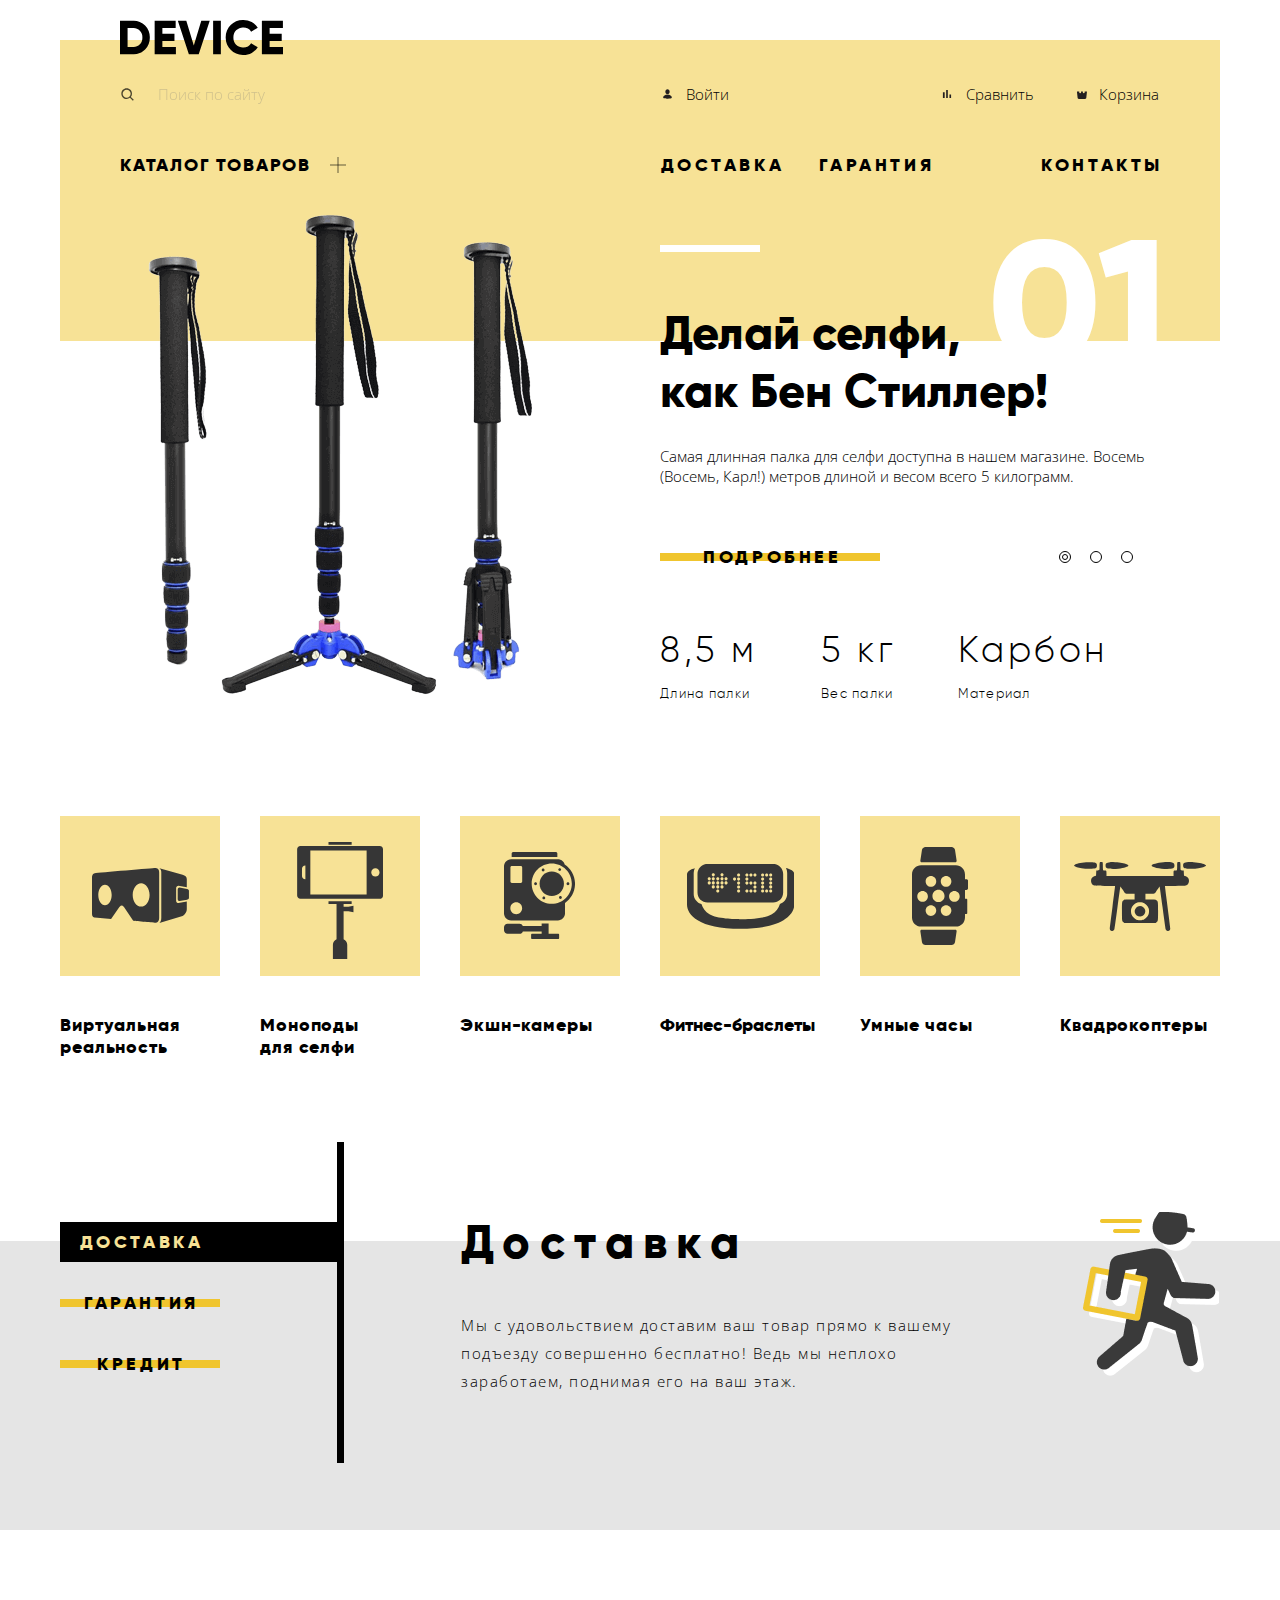
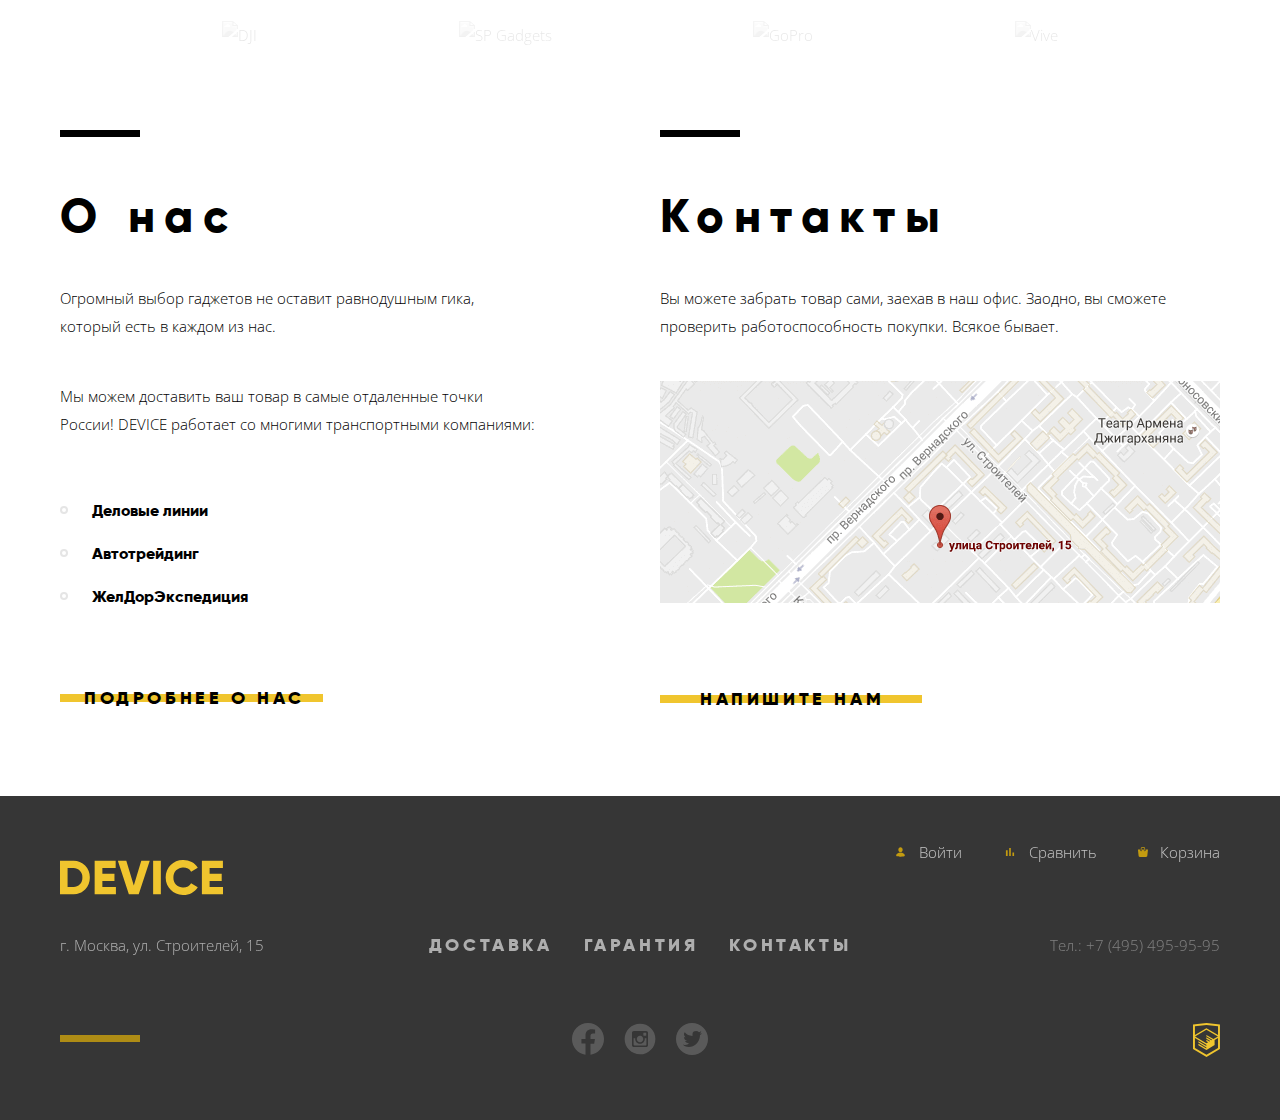
==== index.html @ a1edcf3d "Удаляет заглывные буквы в названиях файлов в блоке Наши партнеры" ====
<!DOCTYPE html>
<html lang="ru">
<head>
  <meta charset="utf-8">
  <title>HTML Academy: Девайс</title>
  <link href="https://fonts.googleapis.com/css2?family=Open+Sans:wght@300;400&display=swap" rel="stylesheet">
  <link rel="stylesheet" href="css/normalize.css">
  <link rel="stylesheet" href="css/style.min.css">
</head>
<body>
  <header>
    <div class="wrapper header-index-page">
      <a class="logo" href="index.html" title="Логотип интернет-магазина модных девайсов и умных гаджетов для гиков Девайс">
        <svg width="163" height="35" viewBox="0 0 163 35" fill="none" xmlns="http://www.w3.org/2000/svg">
          <path fill-rule="evenodd" clip-rule="evenodd" d="M-0.151001 0.701993V34.302H13.381C15.5624 34.3553 17.7309 33.954 19.7487 33.1235C21.7665 32.2929 23.5892 31.0514 25.101 29.478C26.6506 27.9007 27.8665 26.0273 28.6761 23.9697C29.4857 21.912 29.8724 19.7124 29.813 17.502C29.8724 15.2916 29.4857 13.092 28.6761 11.0343C27.8665 8.97669 26.6506 7.1033 25.101 5.52599C23.5891 3.9527 21.7663 2.7113 19.7486 1.88079C17.7308 1.05028 15.5623 0.648834 13.381 0.701993H-0.151001ZM7.582 26.91V8.09099H13.382C14.5845 8.04309 15.7838 8.24675 16.903 8.68895C18.0223 9.13115 19.0369 9.80215 19.882 10.659C20.7304 11.5766 21.3875 12.6541 21.8149 13.8285C22.2422 15.0029 22.4313 16.2507 22.371 17.499C22.4313 18.7473 22.2423 19.9951 21.8149 21.1695C21.3876 22.3439 20.7305 23.4214 19.882 24.339C19.0371 25.196 18.0225 25.8672 16.9032 26.3094C15.7839 26.7516 14.5845 26.9551 13.382 26.907H7.582V26.91ZM42.382 20.958H54.464V13.658H42.378V8.09099H55.669V0.701993H34.645V34.302H55.91V26.91H42.378V20.958H42.382ZM78.725 34.302L89.744 0.701993H81.286L73.795 25.422L66.304 0.701993H57.847L68.866 34.302H78.725ZM93.125 34.302H100.858V0.701993H93.125V34.302ZM131.74 32.886C134.233 31.574 136.321 29.6076 137.781 27.198L131.111 23.358C130.381 24.659 129.279 25.7121 127.946 26.382C126.505 27.1262 124.903 27.504 123.282 27.482C121.962 27.5449 120.643 27.3343 119.408 26.8635C118.173 26.3927 117.048 25.6718 116.105 24.746C115.195 23.7791 114.489 22.6393 114.028 21.3942C113.568 20.1492 113.362 18.8242 113.423 17.498C113.362 16.1718 113.568 14.8468 114.028 13.6017C114.489 12.3567 115.195 11.2168 116.105 10.25C117.048 9.32422 118.173 8.60333 119.408 8.13252C120.643 7.6617 121.962 7.45113 123.282 7.51399C124.893 7.49098 126.486 7.86172 127.921 8.59399C129.263 9.2718 130.373 10.3326 131.111 11.642L137.781 7.80199C136.294 5.39746 134.191 3.43378 131.691 2.11399C129.109 0.720899 126.216 0.00268346 123.282 0.0259933C113.503 -0.246007 105.485 7.71699 105.691 17.498C105.483 27.279 113.5 35.245 123.279 34.974C126.229 35.0012 129.138 34.283 131.737 32.886H131.74ZM149.621 20.958H161.703V13.658H149.618V8.09099H162.908V0.701993H141.885V34.302H163.15V26.91H149.618V20.958H149.621Z" fill="#000000" />
        </svg>
      </a>
      <form class="search-form" action="https://echo.htmlacademy.ru" method="post">
        <label for="search-form-input"><span class="visually-hidden">Введите поисковый запрос</span></label>
        <input type="text" autocomplete="off" class="search-form-input" id="search-form-input" name="search-form-input" value="" placeholder="Поиск по сайту" required>
        <button type="submit">Найти</button>
      </form>
      <ul class="user-menu">
        <li class="user-menu-item login">
          <a class="user-menu-link" href="blank.html" title="Войти в личный кабинет">
            <svg width="13" height="14" viewBox="0 0 13 14" fill="none" xmlns="http://www.w3.org/2000/svg" aria-label="Иконка личного кабинета">
              <path d="M6.49996 2.33333C7.69704 2.33333 8.66663 3.3775 8.66663 4.66666C8.66663 5.95583 7.69704 7 6.49996 7C5.30288 7 4.33329 5.95583 4.33329 4.66666C4.33329 3.3775 5.30288 2.33333 6.49996 2.33333ZM6.49996 11.6667C6.49996 11.6667 10.8333 11.6667 10.8333 10.5C10.8333 9.1 8.72079 7.58333 6.49996 7.58333C4.27913 7.58333 2.16663 9.1 2.16663 10.5C2.16663 11.6667 6.49996 11.6667 6.49996 11.6667Z" fill="#231F20" />
            </svg>
            Войти</a>
        </li>
        <li class="user-menu-item">
          <a class="user-menu-link" href="blank.html" title="Сравнить характеристики товаров">
            <svg width="14" height="14" viewBox="0 0 14 14" fill="none" xmlns="http://www.w3.org/2000/svg" aria-label="Иконка сравнения товаров">
              <path d="M2.91675 5.36667H4.66675V11.0833H2.91675V5.36667ZM6.18342 2.91667H7.81675V11.0833H6.18342V2.91667ZM9.45008 7.58334H11.0834V11.0833H9.45008V7.58334Z" fill="#231F20" />
            </svg>
            Сравнить</a>
        </li>
        <li class="user-menu-item">
          <a class="user-menu-link" href="blank.html" title="Перейти в корзину">
            <svg width="10" height="10" viewBox="0 0 10 10" fill="none" xmlns="http://www.w3.org/2000/svg" aria-label="Иконка корзины">
              <g clip-path="url(#clip0)">
                <path d="M9.86215 2.5217C9.79278 2.43991 9.69341 2.39316 9.58927 2.39316H7.65774V3.4188C7.65774 3.89008 7.25359 4.2735 6.75684 4.2735C6.26008 4.2735 5.85593 3.89008 5.85593 3.4188V2.39316H4.05413V3.4188C4.05413 3.89008 3.64999 4.2735 3.15323 4.2735C2.65648 4.2735 2.25233 3.89008 2.25233 3.4188V2.39316H0.32089C0.216656 2.39316 0.117286 2.43991 0.0479169 2.5217C-0.0215425 2.6035 -0.0544254 2.71256 -0.0425335 2.82145L0.605665 8.78461C0.617737 9.45692 1.14179 9.99999 1.78431 9.99999H8.12584C8.76828 9.99999 9.29233 9.45692 9.30449 8.78452L9.95269 2.82136C9.96449 2.71256 9.93161 2.6035 9.86215 2.5217Z" fill="#231F20" />
                <path d="M3.15333 3.76068C3.35207 3.76068 3.51369 3.60735 3.51369 3.4188V1.53846C3.51369 1.01051 4.07486 0.683761 4.59477 0.683761H5.49567C6.04288 0.683761 6.39657 1.01923 6.39657 1.53846V3.4188C6.39657 3.60735 6.55829 3.76068 6.75693 3.76068C6.95558 3.76068 7.11729 3.60735 7.11729 3.4188V1.53846C7.11729 0.647009 6.43531 0 5.49567 0H4.59477C3.60126 0 2.79297 0.690171 2.79297 1.53846V3.4188C2.79297 3.60735 2.95459 3.76068 3.15333 3.76068Z" />
              </g>
              <defs>
                <clipPath>
                  <path d="M0 0H10V10H0V0Z" fill="white" />
                </clipPath>
              </defs>
            </svg>
            Корзина</a></li>
      </ul>
      <nav class="navbar">
        <ul class="mainmenu-list">
          <li class="mainmenu-item">
            <a class="product-catalog" href="inner.html">Каталог товаров</a>
            <button class="submenu-toggle-button" aria-label="Раскрыть или закрыть вложенное меню каталога"></button>
            <ul class="submenu visually-hidden">
              <li><a href="blank.html">Виртуальная реальность</a></li>
              <li><a href="blank.html">Моноподы для селфи</a></li>
              <li><a href="blank.html">Экшн-камеры</a></li>
              <li><a href="blank.html">Фитнес-браслеты</a></li>
              <li><a href="blank.html">Умные часы</a></li>
              <li><a href="blank.html">Квадрокоптер</a></li>
            </ul>
          </li>
          <li class="mainmenu-item"><a href="blank.html">Доставка</a></li>
          <li class="mainmenu-item"><a href="blank.html">Гарантия</a></li>
          <li class="mainmenu-item"><a href="blank.html">Контакты</a></li>
        </ul>
      </nav>
    </div>
  </header>
  <main>
    <h1 class="visually-hidden">Интернет-магазин модных девайсов и умных гаджетов для гиков Девайс</h1>
    <section class="slider">
      <div class="wrapper">
        <h2 class="visually-hidden">Топ-3 по продажам</h2>
        <ul class="slider-list">
          <li class="slider-item">
            <div class="slider-text">
              <h3>Делай селфи, <br> как Бен Стиллер!</h3>
              <p>Самая длинная палка для селфи доступна в нашем магазине. Восемь (Восемь, Карл!) метров длиной и весом всего
                5 килограмм.</p>
              <div class="slider-props">
                <h4 class="visually-hidden">Характеристики</h4>
                <p><span>Длина палки </span><span>8,5 м</span></p>
                <p><span>Вес палки </span><span>5 кг</span></p>
                <p><span>Материал </span><span>Карбон</span></p>
              </div>
              <a href="blank.html" class="button">Подробнее</a>
            </div>
            <a class="slider-image" href="blank.html">
              <img class="selfie-stick" src="img/top/selfie_stick_slide.png" alt="Самая длинная палка для селфи" height="486" width="384">
            </a>
          </li>
          <li class="slider-item visually-hidden">
            <div class="slider-text">
              <h3>Худеем <br> правильно!</h3>
              <p>Мотивирующие фитнес-браслеты помогут найти в себе силы<br> не пропускать занятия и соблюдать диету.</p>
              <div class="slider-props">
                <h4 class="visually-hidden">Характеристики</h4>
                <p><span>Без подзарядки </span><span>48 часов</span></p>
              </div>
              <a href="blank.html" class="button">Подробнее</a>
            </div>
            <a class="slider-image" href="blank.html">
              <img class="fitness-tracker" src="img/top/fitness-tracker_slide.png" alt="Мотивирующий фитнес-браслет" height="483" width="345">
            </a>
          </li>
          <li class="slider-item visually-hidden">
            <div class="slider-text">
              <h3>Порхает как бабочка, жалит как пчела!</h3>
              <p>Этот обычный, на первый взгляд, квадрокоптер оснащен<br> мощным лазером, замаскированным под стандартную
                камеру.
              </p>
              <div class="slider-props">
                <h4 class="visually-hidden">Характеристики</h4>
                <p><span>Дальность полета </span><span>800 м</span></p>
                <p><span>Радиус поражения </span><span>50 м</span></p>
              </div>
              <a href="blank.html" class="button">Подробнее</a>
            </div>
            <a class="slider-image" href="blank.html">
              <img class="quadcopter" src="img/top/quadcopter_slide.png" alt="Квадрокоптер с мощным лазером" height="334" width="526">
            </a>
          </li>
        </ul>
        <div class="slider-controls" aria-label="Переключатели слайдов">
          <button class="slide-current" type="button" aria-label="Первый слайд"></button>
          <button type="button" aria-label="Второй слайд"></button>
          <button type="button" aria-label="Третий слайд"></button>
        </div>
      </div>
    </section>
    <section class="popular">
      <h2 class="visually-hidden">Популярные товары</h2>
      <div class="wrapper">
        <ul class="popular-list">
          <li class="popular-list-item">
            <a class="popular-link" href="blank.html">
              <h3 class="popular-title virtual-reality">
                Виртуальная реальность
              </h3>
            </a>
          </li>
          <li class="popular-list-item">
            <a class="popular-link" href="blank.html">
              <h3 class="popular-title monopods-for-selfies">
                Моноподы<br> для селфи
              </h3>
            </a>
          </li>
          <li class="popular-list-item">
            <a class="popular-link" href="blank.html">
              <h3 class="popular-title action-cameras">
                Экшн-камеры
              </h3>
            </a>
          </li>
          <li class="popular-list-item">
            <a class="popular-link" href="blank.html">
              <h3 class="popular-title fitness-bracelets">
                Фитнес-браслеты
              </h3>
            </a>
          </li>
          <li class="popular-list-item">
            <a class="popular-link" href="blank.html">
              <h3 class="popular-title smartwatch">
                Умные часы
              </h3>
            </a>
          </li>
          <li class="popular-list-item">
            <a class="popular-link" href="blank.html">
              <h3 class="popular-title quads">
                Квадрокоптеры
              </h3>
            </a>
          </li>
        </ul>
      </div>
    </section>
    <section class="services">
      <h2 class="visually-hidden">Наши услуги</h2>
      <div class="wrapper">
        <ul class="service-list">
          <li class="service-list-item">
            <button type="button" class="button button-current">Доставка</button>
          </li>
          <li class="service-list-item">
            <button type="button" class="button">Гарантия</button>
          </li>
          <li class="service-list-item">
            <button type="button" class="button">Кредит</button>
          </li>
        </ul>
        <ul class="service-description">
          <li class="delivery">
            <h3>Доставка</h3>
            <p>Мы с удовольствием доставим ваш товар прямо к вашему подъезду совершенно бесплатно! Ведь мы неплохо
              заработаем, поднимая его на ваш этаж.</p>
          </li>
          <li class="warranty visually-hidden">
            <h3>Гарантия</h3>
            <p>Если из-за возгорания купленного у нас товара у вас сгорит дом — не переживайте, мы выдадим вам новый.
              <br>
              Товар, не дом, конечно же.</p>
          </li>
          <li class="credit visually-hidden">
            <h3>Кредит</h3>
            <p>Залезть в долговую яму стало проще! Кредитные консультанты подберут для вас наиболее выгодные <br> условия
              кредита. Выгодные для нашего банка, разумеется.</p>
          </li>
        </ul>
      </div>
    </section>
    <section class="logotypes">
      <h2 class="visually-hidden">Наши партнеры</h2>
      <div class="wrapper">
        <ul class="logotypes-list">
          <li class="logotypes-item">
            <a class="logotypes-link" href="blank.html" title="DJI" target="_blank">
              <img src="img/logotypes/dji_color_bg.png" alt="DJI" height="100" width="260">
              <span class="visually-hidden">DJI</span>
            </a>
          </li>
          <li class="logotypes-item">
            <a class="logotypes-link" href="blank.html" title="SP Gadgets" target="_blank">
              <img src="img/logotypes/sp_gadgets_color_bg.png" alt="SP Gadgets" height="100" width="260">
              <span class="visually-hidden">SP Gadgets</span>
            </a>
          </li>
          <li class="logotypes-item">
            <a class="logotypes-link" href="blank.html" title="GoPro" target="_blank">
              <img src="img/logotypes/gopro_color_bg.png" alt="GoPro" height="100" width="260">
              <span class="visually-hidden">GoPro</span>
            </a>
          </li>
          <li class="logotypes-item">
            <a class="logotypes-link" href="blank.html" title="Vive" target="_blank">
              <img src="img/logotypes/vive_color_bg.png" alt="Vive" height="100" width="260">
              <span class="visually-hidden">Vive</span>
            </a>
          </li>
        </ul>
      </div>
    </section>
    <section class="info">
      <h2 class="visually-hidden">Контакты магазина</h2>
      <div class="wrapper">
        <div class="about-us">
          <h2>О нас</h2>
          <p>Огромный выбор гаджетов не оставит равнодушным гика, который есть в каждом из нас.</p>
          <p>Мы можем доставить ваш товар в самые отдаленные точки России! DEVICE работает со многими транспортными
            компаниями:</p>
          <ul>
            <li>Деловые линии</li>
            <li>Автотрейдинг</li>
            <li>ЖелДорЭкспедиция</li>
          </ul>
          <a href="blank.html" class="button">Подробнее о нас</a>
        </div>
        <div class="contact-us">
          <h2>Контакты</h2>
          <p>Вы можете забрать товар сами, заехав в наш офис. Заодно, вы сможете проверить работоспособность покупки. Всякое
            бывает.</p>
          <div class="map" aria-label="Карта проезда в интернет-магазин">
            <a href="blank.html">
              <img src="img/map/map.png" class="map-image-preview" alt="Адрес магазина Девайс - г. Москва, ул. Строителей, 15" height="222" width="560">
            </a>
          </div>
          <a href="blank.html" class="button">Напишите нам</a>
        </div>
      </div>
    </section>
    <div class="modal modal-contact-form visually-hidden">
      <h2 class="visually-hidden">Напишите нам</h2>
      <form action="https://echo.htmlacademy.ru" method="post">
        <fieldset>
          <legend class="visually-hidden">Контактная форма</legend>
          <p class="form-item">
            <label for="name">Ваше имя:</label>
            <input type="text" id="name" name="name" placeholder="Имя Фамилия">
          </p>
          <p class="form-item">
            <label for="email">Ваш e-mail:</label>
            <input type="email" id="email" name="email" placeholder="email@example.com">
          </p>
          <p class="form-item">
            <label for="message">Текст письма:</label>
            <textarea id="message" name="message" placeholder="В свободной форме"></textarea>
          </p>
        </fieldset>
        <button type="submit" class="button submit-button">Отправить</button>
      </form>
      <button class="modal-close" type="button" aria-label="Закрыть"></button>
    </div>
    <div class="modal modal-map visually-hidden">
      <iframe src="https://www.google.com/maps/embed?pb=!1m18!1m12!1m3!1d2249.112374947324!2d37.52742931548593!3d55.68703400453056!2m3!1f0!2f0!3f0!3m2!1i1024!2i768!4f13.1!3m3!1m2!1s0x46b54cf65f5c8955%3A0x694710ccd55501e!2z0YPQuy4g0KHRgtGA0L7QuNGC0LXQu9C10LksIDE1LCDQnNC-0YHQutCy0LAsIDExOTMxMQ!5e0!3m2!1sru!2sru!4v1591711966051!5m2!1sru!2sru" width="994" height="593" allowfullscreen title="Адрес магазина Девайс - г. Москва, ул. Строителей, 15"></iframe>
      <button class="modal-close" type="button" aria-label="Закрыть"></button>
    </div>
  </main>
  <footer>
    <div class="wrapper">
      <a class="footer-logo" href="index.html" title="Логотип интернет-магазина модных девайсов и умных гаджетов для гиков Девайс">
        <svg width="163" height="35" viewBox="0 0 163 35" fill="none" xmlns="http://www.w3.org/2000/svg">
          <path fill-rule="evenodd" clip-rule="evenodd" d="M-0.151001 0.701993V34.302H13.381C15.5624 34.3553 17.7309 33.954 19.7487 33.1235C21.7665 32.2929 23.5892 31.0514 25.101 29.478C26.6506 27.9007 27.8665 26.0273 28.6761 23.9697C29.4857 21.912 29.8724 19.7124 29.813 17.502C29.8724 15.2916 29.4857 13.092 28.6761 11.0343C27.8665 8.97669 26.6506 7.1033 25.101 5.52599C23.5891 3.9527 21.7663 2.7113 19.7486 1.88079C17.7308 1.05028 15.5623 0.648834 13.381 0.701993H-0.151001ZM7.582 26.91V8.09099H13.382C14.5845 8.04309 15.7838 8.24675 16.903 8.68895C18.0223 9.13115 19.0369 9.80215 19.882 10.659C20.7304 11.5766 21.3875 12.6541 21.8149 13.8285C22.2422 15.0029 22.4313 16.2507 22.371 17.499C22.4313 18.7473 22.2423 19.9951 21.8149 21.1695C21.3876 22.3439 20.7305 23.4214 19.882 24.339C19.0371 25.196 18.0225 25.8672 16.9032 26.3094C15.7839 26.7516 14.5845 26.9551 13.382 26.907H7.582V26.91ZM42.382 20.958H54.464V13.658H42.378V8.09099H55.669V0.701993H34.645V34.302H55.91V26.91H42.378V20.958H42.382ZM78.725 34.302L89.744 0.701993H81.286L73.795 25.422L66.304 0.701993H57.847L68.866 34.302H78.725ZM93.125 34.302H100.858V0.701993H93.125V34.302ZM131.74 32.886C134.233 31.574 136.321 29.6076 137.781 27.198L131.111 23.358C130.381 24.659 129.279 25.7121 127.946 26.382C126.505 27.1262 124.903 27.504 123.282 27.482C121.962 27.5449 120.643 27.3343 119.408 26.8635C118.173 26.3927 117.048 25.6718 116.105 24.746C115.195 23.7791 114.489 22.6393 114.028 21.3942C113.568 20.1492 113.362 18.8242 113.423 17.498C113.362 16.1718 113.568 14.8468 114.028 13.6017C114.489 12.3567 115.195 11.2168 116.105 10.25C117.048 9.32422 118.173 8.60333 119.408 8.13252C120.643 7.6617 121.962 7.45113 123.282 7.51399C124.893 7.49098 126.486 7.86172 127.921 8.59399C129.263 9.2718 130.373 10.3326 131.111 11.642L137.781 7.80199C136.294 5.39746 134.191 3.43378 131.691 2.11399C129.109 0.720899 126.216 0.00268346 123.282 0.0259933C113.503 -0.246007 105.485 7.71699 105.691 17.498C105.483 27.279 113.5 35.245 123.279 34.974C126.229 35.0012 129.138 34.283 131.737 32.886H131.74ZM149.621 20.958H161.703V13.658H149.618V8.09099H162.908V0.701993H141.885V34.302H163.15V26.91H149.618V20.958H149.621Z" />
        </svg>
      </a>
      <ul class="footer-user-menu">
        <li class="user-menu-item login">
          <a class="user-menu-link" href="blank.html" title="Войти в личный кабинет">
            <svg class="user-menu-item-icon" width="13" height="14" viewBox="0 0 13 14" fill="none" xmlns="http://www.w3.org/2000/svg" aria-label="Иконка личного кабинета">
              <path d="M6.49996 2.33333C7.69704 2.33333 8.66663 3.3775 8.66663 4.66666C8.66663 5.95583 7.69704 7 6.49996 7C5.30288 7 4.33329 5.95583 4.33329 4.66666C4.33329 3.3775 5.30288 2.33333 6.49996 2.33333ZM6.49996 11.6667C6.49996 11.6667 10.8333 11.6667 10.8333 10.5C10.8333 9.1 8.72079 7.58333 6.49996 7.58333C4.27913 7.58333 2.16663 9.1 2.16663 10.5C2.16663 11.6667 6.49996 11.6667 6.49996 11.6667Z" fill="#231F20" />
            </svg>
            Войти</a>
        </li>
        <li class="user-menu-item">
          <a class="user-menu-link" href="blank.html" title="Сравнить характеристики товаров">
            <svg class="user-menu-item-icon" width="14" height="14" viewBox="0 0 14 14" fill="none" xmlns="http://www.w3.org/2000/svg" aria-label="Иконка сравнения товаров">
              <path d="M2.91675 5.36667H4.66675V11.0833H2.91675V5.36667ZM6.18342 2.91667H7.81675V11.0833H6.18342V2.91667ZM9.45008 7.58334H11.0834V11.0833H9.45008V7.58334Z" fill="#231F20" />
            </svg>
            Сравнить</a>
        </li>
        <li class="user-menu-item">
          <a class="user-menu-link" href="blank.html" title="Перейти в корзину">
            <svg class="user-menu-item-icon" width="10" height="10" viewBox="0 0 10 10" fill="none" xmlns="http://www.w3.org/2000/svg" aria-label="Иконка корзины">
              <g clip-path="url(#clip0)">
                <path d="M9.86215 2.5217C9.79278 2.43991 9.69341 2.39316 9.58927 2.39316H7.65774V3.4188C7.65774 3.89008 7.25359 4.2735 6.75684 4.2735C6.26008 4.2735 5.85593 3.89008 5.85593 3.4188V2.39316H4.05413V3.4188C4.05413 3.89008 3.64999 4.2735 3.15323 4.2735C2.65648 4.2735 2.25233 3.89008 2.25233 3.4188V2.39316H0.32089C0.216656 2.39316 0.117286 2.43991 0.0479169 2.5217C-0.0215425 2.6035 -0.0544254 2.71256 -0.0425335 2.82145L0.605665 8.78461C0.617737 9.45692 1.14179 9.99999 1.78431 9.99999H8.12584C8.76828 9.99999 9.29233 9.45692 9.30449 8.78452L9.95269 2.82136C9.96449 2.71256 9.93161 2.6035 9.86215 2.5217Z" fill="#231F20" />
                <path d="M3.15333 3.76068C3.35207 3.76068 3.51369 3.60735 3.51369 3.4188V1.53846C3.51369 1.01051 4.07486 0.683761 4.59477 0.683761H5.49567C6.04288 0.683761 6.39657 1.01923 6.39657 1.53846V3.4188C6.39657 3.60735 6.55829 3.76068 6.75693 3.76068C6.95558 3.76068 7.11729 3.60735 7.11729 3.4188V1.53846C7.11729 0.647009 6.43531 0 5.49567 0H4.59477C3.60126 0 2.79297 0.690171 2.79297 1.53846V3.4188C2.79297 3.60735 2.95459 3.76068 3.15333 3.76068Z" />
              </g>
              <defs>
                <clipPath>
                  <path d="M0 0H10V10H0V0Z" fill="white" />
                </clipPath>
              </defs>
            </svg>
            Корзина</a></li>
      </ul>
      <p class="address" aria-label="Приезжайте к нам по адресу">г. Москва, ул. Строителей, 15</p>
      <ul class="footer-navbar" aria-label="Навигация по сайту">
        <li><a href="blank.html">Доставка</a></li>
        <li><a href="blank.html">Гарантия</a></li>
        <li><a href="blank.html">Контакты</a></li>
      </ul>
      <p class="phone-number" aria-label="Позвоните нам по номеру">
        <a href="tel:+74954959595">Тел.: +7 (495) 495-95-95</a>
      </p>
      <section class="social-icons">
        <h2 class="visually-hidden">Давайте дружить!</h2>
        <ul class="social-icons-list">
          <li>
            <a href="blank.html" title="Присоединяйтесь к дружному комьюнити интернет-магазина модных девайсов и умных гаджетов для гиков Девайс в Facebook" target="_blank">
              <svg class="social-icon" width="32" height="32" viewBox="0 0 32 32" fill="none" xmlns="http://www.w3.org/2000/svg">
                <path d="M31.9973 16C31.9973 7.16267 24.8347 0 15.9987 0C7.16267 0 0 7.16267 0 16C0 23.984 5.85067 30.6027 13.4987 31.8027V20.624H9.43733V15.9987H13.4987V12.4747C13.4987 8.464 15.888 6.24933 19.5413 6.24933C21.292 6.24933 23.1227 6.56133 23.1227 6.56133V10.4987H21.1067C19.12 10.4987 18.5 11.732 18.5 12.9973V16H22.9373L22.228 20.6253H18.5V31.804C26.148 30.604 31.9987 23.9853 31.9987 16H31.9973Z" fill="black" fill-opacity="0.6" />
              </svg>
            </a>
          </li>
          <li>
            <a href="blank.html" title="Смотрите крутые фотки товаров интернет-магазин модных девайсов и умных гаджетов для гиков Девайс в Instagram" target="_blank">
              <svg class="social-icon" width="32" height="32" viewBox="0 0 32 32" fill="none" xmlns="http://www.w3.org/2000/svg">
                <path d="M20.7999 16.0001C20.7999 17.2732 20.2942 18.4941 19.3941 19.3943C18.4939 20.2944 17.273 20.8001 15.9999 20.8001C14.7269 20.8001 13.506 20.2944 12.6058 19.3943C11.7057 18.4941 11.1999 17.2732 11.1999 16.0001C11.1999 15.7265 11.2287 15.4593 11.2783 15.2001H9.59995V21.5953C9.59995 22.0401 9.95995 22.4001 10.4047 22.4001H21.5967C21.8099 22.3997 22.0142 22.3147 22.1648 22.1639C22.3154 22.013 22.3999 21.8085 22.3999 21.5953V15.2001H20.7215C20.7711 15.4593 20.7999 15.7265 20.7999 16.0001ZM15.9999 19.2001C16.4203 19.2 16.8365 19.1171 17.2248 18.9562C17.6131 18.7952 17.9659 18.5594 18.263 18.2621C18.5602 17.9648 18.7958 17.6119 18.9566 17.2235C19.1174 16.8351 19.2001 16.4189 19.1999 15.9985C19.1998 15.5782 19.1169 15.162 18.956 14.7737C18.795 14.3854 18.5592 14.0326 18.2619 13.7355C17.9646 13.4383 17.6117 13.2026 17.2233 13.0419C16.8349 12.8811 16.4187 12.7984 15.9983 12.7985C15.1494 12.7987 14.3354 13.1362 13.7353 13.7366C13.1352 14.337 12.7981 15.1512 12.7983 16.0001C12.7986 16.849 13.136 17.6631 13.7364 18.2632C14.3368 18.8633 15.151 19.2003 15.9999 19.2001ZM19.8399 12.6401H21.7583C21.8858 12.6401 22.0081 12.5896 22.0983 12.4996C22.1886 12.4097 22.2395 12.2876 22.2399 12.1601V10.2417C22.2399 10.114 22.1892 9.99151 22.0989 9.90119C22.0086 9.81088 21.8861 9.76014 21.7583 9.76014H19.8399C19.7122 9.76014 19.5897 9.81088 19.4994 9.90119C19.4091 9.99151 19.3583 10.114 19.3583 10.2417V12.1601C19.3599 12.4241 19.5759 12.6401 19.8399 12.6401ZM15.9999 0.640137C11.9262 0.640137 8.01934 2.25842 5.13879 5.13898C2.25823 8.01954 0.639946 11.9264 0.639946 16.0001C0.639946 20.0739 2.25823 23.9807 5.13879 26.8613C8.01934 29.7419 11.9262 31.3601 15.9999 31.3601C18.0171 31.3601 20.0144 30.9628 21.878 30.1909C23.7415 29.419 25.4348 28.2876 26.8611 26.8613C28.2874 25.435 29.4188 23.7417 30.1907 21.8782C30.9626 20.0146 31.3599 18.0172 31.3599 16.0001C31.3599 13.983 30.9626 11.9857 30.1907 10.1221C29.4188 8.25856 28.2874 6.56528 26.8611 5.13898C25.4348 3.71267 23.7415 2.58126 21.878 1.80935C20.0144 1.03743 18.0171 0.640137 15.9999 0.640137ZM23.9999 22.2225C23.9999 23.2001 23.1999 24.0001 22.2223 24.0001H9.77755C8.79995 24.0001 7.99995 23.2001 7.99995 22.2225V9.77774C7.99995 8.80014 8.79995 8.00014 9.77755 8.00014H22.2223C23.1999 8.00014 23.9999 8.80014 23.9999 9.77774V22.2225Z" fill="black" fill-opacity="0.6" />
              </svg>
            </a>
          </li>
          <li>
            <a href="blank.html" title="Следите за новостями интернет-магазина модных девайсов и умных гаджетов для гиков Девайс в Twitter" target="_blank">
              <svg class="social-icon" width="32" height="32" viewBox="0 0 32 32" fill="none" xmlns="http://www.w3.org/2000/svg">
                <path d="M16 32C13.8333 32 11.7604 31.5781 9.78125 30.7344C7.80208 29.8906 6.09896 28.7552 4.67188 27.3281C3.24479 25.901 2.10938 24.1979 1.26562 22.2188C0.421875 20.2396 0 18.1667 0 16C0 13.8333 0.421875 11.7604 1.26562 9.78125C2.10938 7.80208 3.24479 6.09896 4.67188 4.67188C6.09896 3.24479 7.80208 2.10938 9.78125 1.26562C11.7604 0.421875 13.8333 0 16 0C18.1667 0 20.2396 0.421875 22.2188 1.26562C24.1979 2.10938 25.901 3.24479 27.3281 4.67188C28.7552 6.09896 29.8906 7.80208 30.7344 9.78125C31.5781 11.7604 32 13.8333 32 16C32 18.1667 31.5781 20.2396 30.7344 22.2188C29.8906 24.1979 28.7552 25.901 27.3281 27.3281C25.901 28.7552 24.1979 29.8906 22.2188 30.7344C20.2396 31.5781 18.1667 32 16 32ZM25.4062 8C25.2812 8.0625 25.0938 8.17708 24.8438 8.34375L24.2344 8.75L23.6562 9.0625L23 9.28125C22.2292 8.42708 21.2812 8 20.1562 8C17.7188 8 16.5 9.02083 16.5 11.0625V12.9062C13.1458 12.7396 10.5729 11.5104 8.78125 9.21875C8.26042 9.76042 8 10.3542 8 11C8 12.375 8.51042 13.4167 9.53125 14.125C9.40625 14.125 9.22917 14.1354 9 14.1562C8.77083 14.1771 8.58854 14.1771 8.45312 14.1562C8.31771 14.1354 8.16667 14.0833 8 14C8 14.9583 8.25521 15.7552 8.76562 16.3906C9.27604 17.026 9.97917 17.4375 10.875 17.625C10.6667 17.875 10.375 18 10 18C9.66667 18 9.375 17.9062 9.125 17.7188C9.125 18.5312 9.51562 19.1615 10.2969 19.6094C11.0781 20.0573 11.9583 20.2917 12.9375 20.3125C12.5625 20.875 12.0156 21.2969 11.2969 21.5781C10.5781 21.8594 9.8125 22 9 22C8.70833 22 8.30729 21.9271 7.79688 21.7812C7.28646 21.6354 7.02083 21.5625 7 21.5625C7.33333 22.2292 8.01562 22.8021 9.04688 23.2812C10.0781 23.7604 11.3854 24 12.9688 24C14.3646 24 15.6667 23.7552 16.875 23.2656C18.0833 22.776 19.1146 22.125 19.9688 21.3125C20.8229 20.5 21.5573 19.5729 22.1719 18.5312C22.7865 17.4896 23.2448 16.4115 23.5469 15.2969C23.849 14.1823 24 13.0833 24 12C24 11.9583 24.125 11.8698 24.375 11.7344C24.625 11.599 24.9167 11.4167 25.25 11.1875C25.5833 10.9583 25.8333 10.7188 26 10.4688C24.875 10.4688 24.125 10.4896 23.75 10.5312C24.4792 10.0938 25.0312 9.25 25.4062 8Z" fill="black" fill-opacity="0.6" />
              </svg>
            </a>
          </li>
        </ul>
      </section>
      <a class="htmlacademy-logo-link" href="https://htmlacademy.ru/intensive/htmlcss" title="Логотип HTML Academy" target="_blank">
        <svg class="htmlacademy-logo-image" width="27" height="34" viewBox="0 0 27 34" fill="none" xmlns="http://www.w3.org/2000/svg">
          <path d="M13.62 0.0169551L13.472 0L0 1.40827V26.0042L13.473 34L26.903 26.0311L26.945 26.0062V1.40827L13.62 0.0169551ZM25.019 12.095L13.495 5.31992L13.494 5.21619L13.407 5.26606L13.319 5.21021V5.31892L1.925 12.086V3.13869L13.473 1.92989L25.02 3.13869V12.095H25.019ZM13.405 6.76908L24.923 13.4644L20.444 16.0974L13.351 11.8875L13.337 13.2988L19.241 16.8025L18.381 17.3082L13.351 14.3241L13.337 15.7353L17.164 18.0043L16.382 18.526L13.351 16.7437L13.337 18.1529L15.19 19.2411L13.39 20.3192L2.034 13.586L13.405 6.76908ZM1.925 15.0871L13.336 21.8601L13.352 22.9014L5.41 18.1859L5.395 19.5981L13.374 24.3805L13.392 25.4536L5.419 20.7261L5.406 22.1364L13.427 26.9457L13.473 26.9706L21.616 22.1115L21.605 16.9481L25.02 14.9175V24.9121L13.472 31.7659L1.925 24.9131V15.0871Z" fill="#F0C52E" />
        </svg>
      </a>
    </div>
  </footer>
  <script src="js/script.min.js"></script>
</body>
</html>
---- css/style.min.css ----
@charset "UTF-8";@-webkit-keyframes bounce{0%{transform:translateY(-2000px)}70%{transform:translateY(30px)}90%{transform:translateY(-10px)}to{transform:translateY(0)}}@keyframes bounce{0%{transform:translateY(-2000px)}70%{transform:translateY(30px)}90%{transform:translateY(-10px)}to{transform:translateY(0)}}@-webkit-keyframes shake{0%,to{transform:translateX(0)}10%,30%,50%,70%,90%{transform:translateX(-10px)}20%,40%,60%,80%{transform:translateX(10px)}}@keyframes shake{0%,to{transform:translateX(0)}10%,30%,50%,70%,90%{transform:translateX(-10px)}20%,40%,60%,80%{transform:translateX(10px)}}:root{--basic-black: #000000;--basic-dark: #363636;--basic-white: #FFFFFF;--basic-grey: #464646;--basic-grey-light: #E5E5E5;--basic-half-grey-light: #EBEBEB;--special-yellow: #F7E296;--special-green: #91C92F;--special-grey: #D9D9D9;--special-grey-light: #A6A6A6;--special-yellow-light: #F7E296;--special-yellow-dark: #F0C52E;--status-pink: #F6DADA;--footer-yellow: #FFC600;--input-grey: #F2F2F2;--input-grey-hover: #EAEAEA}@font-face{font-family:'Gilroy Extra Bold';src:url(../fonts/gilroyextrabold.woff2) format('woff2'),url(../fonts/gilroyextrabold.woff) format('woff');font-weight:800}@font-face{font-family:'Gilroy Light';src:url(../fonts/gilroylight.woff2) format('woff2'),url(../fonts/gilroylight.woff) format('woff');font-weight:300}*,::after,::before{box-sizing:border-box}body{display:grid;grid-template-rows:-webkit-min-content 1fr 324px;grid-template-rows:min-content 1fr 324px;margin:0;padding-top:40px;min-width:1160px;font-family:'Open Sans','Arial',sans-serif;font-weight:300;font-size:15px;line-height:28px;color:var(--basic-black);background-color:var(--basic-white)}img{max-width:100%;height:auto}a{text-decoration:none}.visually-hidden:not(:focus):not(:active),input[type=checkbox].visually-hidden,input[type=radio].visually-hidden{position:absolute;width:1px;height:1px;margin:-1px;padding:0;border:0;white-space:nowrap;clip:rect(0,0,0,0);-webkit-clip-path:inset(100%);clip-path:inset(100%);overflow:hidden}.wrapper{width:1160px;margin:0 auto}.button,.button:visited,.wrapper h1{font-family:'Gilroy Extra Bold','Arial Black',sans-serif;font-weight:800;font-size:47px;line-height:58px;color:var(--basic-black)}.button,.button:visited{margin:0;padding:9px 10px;border:0;display:inline-block;font-size:18px;line-height:22px;letter-spacing:.2em;text-transform:uppercase;text-align:center;vertical-align:middle;cursor:pointer;background-color:transparent;background-image:url(../img/misc/button-rectangle-bg.svg);background-position:center center;background-repeat:repeat-x;transition:background 500ms}.button:hover{background-image:none;background-color:var(--special-yellow-dark);transition:background 500ms}.button:focus{opacity:unset;transition:all 1s}.button:active{opacity:.3}header .wrapper{position:relative;padding-top:28px;padding-right:57px;padding-left:60px;border-bottom:23px solid var(--special-yellow);display:flex;flex-direction:row;flex-wrap:wrap;align-items:flex-start;background-color:var(--special-yellow)}.logo,.logo:visited{position:absolute;top:-20px;left:60px;display:block}.logo:hover,.search-form input:hover{opacity:.6}.logo:active,.logo:focus{opacity:.3}.logo svg{width:163px;height:35px}.search-form,.search-form input{font-family:'Open Sans','Arial',sans-serif;font-weight:300;font-size:15px;line-height:20px}.search-form{position:relative;width:440px;margin-right:auto;margin-bottom:32px;display:flex;flex-direction:row;justify-content:space-between;align-items:center;color:var(--basic-black)}.search-form label::after{content:'';position:absolute;top:19px;width:16px;height:16px;background-color:var(--special-yellow);background-image:url(../img/misc/icon_search.svg);background-position:center center;background-repeat:no-repeat}.search-form input{width:100%;margin:0;padding:16px 21px 16px 38px;border:0;border-bottom:2px solid var(--special-yellow);display:block;text-align:left;opacity:.3;background-color:var(--special-yellow)}.search-form input:focus,.search-form input:valid{outline:0;border-bottom:2px solid var(--basic-black);opacity:unset}.search-form button{width:84px;padding:15px 17px;border-radius:unset;font-family:'Open Sans','Arial',sans-serif;font-weight:300;font-size:15px;line-height:20px;text-transform:uppercase;border:0;color:var(--special-yellow);background-color:var(--special-yellow)}.search-form button:focus{outline:0;border:2px solid var(--special-yellow)}.search-form input:focus+button,.search-form input:valid+button:active{border:2px solid var(--basic-black);color:var(--basic-black);cursor:pointer}.search-form input:focus+button:hover,.search-form input:valid+button:hover{border:2px solid var(--basic-black);color:var(--basic-white);background-color:var(--basic-black);cursor:pointer}.search-form input:invalid+button:active,.search-form input:valid+button:active{border:2px solid var(--basic-black);color:rgba(255,255,255,.3);background-color:var(--basic-black);cursor:pointer}.user-menu{width:50%;margin:12px 0 0;padding:0;display:flex;flex-direction:row;flex-wrap:wrap;justify-content:space-between;align-items:center;list-style-type:none}.header-index-page .user-menu{margin-top:16px;padding-right:4px}.login{margin-right:auto}.user-menu-item{margin-left:19px}.user-menu-item:last-child{margin-left:43px}.user-menu-link{display:flex;flex-direction:row;align-items:baseline;font-family:'Open Sans','Arial',sans-serif;font-weight:300;font-size:15px;line-height:20px}.user-menu-link,.user-menu-link:visited{color:var(--basic-black)}.user-menu-link:focus,.user-menu-link:hover{opacity:.6}.user-menu-link:active{opacity:.3}.user-menu-link svg{margin:auto 12px auto auto}.logout{margin-right:auto;padding-left:2px;flex-grow:1}.logout:focus,.logout:hover{opacity:unset}.logout:active{opacity:.3}.logout-button{margin:0;padding:0;background:0 0;border:0;font-family:'Open Sans','Arial',sans-serif;font-weight:300;font-size:15px;line-height:20px;color:var(--basic-black);opacity:.3;cursor:pointer}.logout-button:focus,.logout-button:hover{opacity:.6}.logout-button:active{opacity:.3}.navbar{width:100%}.mainmenu-list{position:relative;display:flex;flex-direction:row;flex-wrap:wrap;align-items:baseline;margin:0;padding:0;list-style-type:none}.mainmenu-item{margin-right:16px;margin-left:19px}.mainmenu-item:first-child{min-width:50%;margin-left:0;margin-right:0}.mainmenu-item:last-child{margin-left:auto;margin-right:0}.mainmenu-item>a,.mainmenu-item>a:visited{margin:0 0 27px;padding:0;display:block;font-family:'Gilroy Extra Bold','Arial Black',sans-serif;font-weight:800;font-size:18px;line-height:22px;letter-spacing:.2em;text-transform:uppercase;color:var(--basic-black)}.mainmenu-item:first-child>a{letter-spacing:.1em}.mainmenu a:focus,.mainmenu a:hover{opacity:.6}.mainmenu a:active{opacity:.3}.product-catalog{position:relative;margin-right:13px}.product-catalog::after,.product-catalog::before{position:absolute;left:210px;top:10px;bottom:0;content:'';display:block;width:16px;height:2px;background-color:rgba(0,0,0,.3)}.product-catalog::after{transform:rotate(90deg)}.submenu-toggle-button{position:absolute;left:206px;top:0;width:24px;height:24px;margin:0;padding:0;border:0;background-color:transparent;cursor:pointer}.submenu{right:-57px;z-index:5;width:1160px;margin:0;padding:3px 0 43px 60px;display:grid;grid-template-columns:repeat(3,-webkit-max-content);grid-template-columns:repeat(3,max-content);grid-template-rows:repeat(3,-webkit-min-content);grid-template-rows:repeat(3,min-content);grid-auto-flow:column;grid-gap:16px 63px;list-style-type:none;background-color:var(--special-yellow)}.submenu,.submenu .index-page{position:absolute}.submenu li:last-child{grid-column-start:3}.submenu a,.submenu a:visited{margin:0;padding:0;display:block;font-family:'Open Sans','Arial',sans-serif;font-weight:300;font-size:15px;line-height:20px;letter-spacing:normal;text-transform:none;color:var(--basic-black)}.submenu a:focus,.submenu a:hover{opacity:.6}.popular-link:active .popular-title,.submenu a:active{opacity:.3}.slider .wrapper,main{position:relative}.index-page{grid-template-columns:1fr 1fr;grid-template-rows:-webkit-max-content;grid-template-rows:max-content}.index-page h2{font-size:47px;line-height:58px;letter-spacing:.2em;color:var(--basic-black)}.slider{margin-bottom:67px;grid-column:span 2}.slider-list{position:relative;margin:0;padding:0;border-top:115px solid var(--special-yellow);list-style-type:none}ul.slider-list{counter-reset:slide-number}.slider-item,a.slider-image{display:flex;flex-direction:row}.slider-item{position:relative;top:-37px}.index-page h2,.slider-item::before,.slider-text h3{font-family:'Gilroy Extra Bold','Arial Black',sans-serif;font-weight:800}.slider-item::before{position:absolute;right:51px;top:-110px;z-index:1;display:inline-block;font-size:179px;line-height:219px;text-transform:uppercase;color:var(--basic-white);counter-increment:slide-number;content:"0" counter(slide-number)}.slider-text{width:50%;padding-left:20px;display:flex;flex-direction:column;align-items:flex-start;order:1}a.slider-image{width:50%;justify-content:center}.selfie-stick{position:absolute;top:-93px;left:88px}.fitness-tracker,.quadcopter{position:absolute;top:-67px;left:116px}.quadcopter{left:30px;top:-11px}.slider-text h3{position:relative;z-index:2;padding:0;margin:0 0 26px;font-size:47px;line-height:58px;color:var(--basic-black)}.slider-text h3::before{position:absolute;top:-59px;content:'';width:100px;height:7px;display:block;background-color:var(--basic-white)}.slider-text>p{padding:0 75px 0 0;margin-top:0;margin-left:0;margin-bottom:51px;font-family:'Open Sans','Arial',sans-serif;font-weight:300;font-size:15px;line-height:20px;color:var(--basic-black)}.slider-props{width:448px;display:flex;flex-direction:row;justify-content:space-between;order:1}.slider-props p{padding:0;margin:0;display:flex;flex-direction:column}.slider-props p span:first-child{order:2;font-family:'Gilroy Light','Arial',sans-serif;font-weight:300;font-size:13px;line-height:15px;letter-spacing:.1em;color:var(--basic-black)}.slider-props p span:last-child{margin-bottom:15px;flex-shrink:0;font-family:'Gilroy Light','Arial',sans-serif;font-weight:300;font-size:36px;line-height:42px;letter-spacing:.1em;color:var(--basic-black)}.slider-text a.button{width:220px;padding-left:15px;margin-bottom:52px}.slider-controls{position:absolute;right:87px;bottom:168px}.slider-controls button{padding:0;margin:0 0 0 15px;width:12px;height:12px;border:1px solid var(--basic-black);border-radius:50%;background-color:var(--basic-white)}.slide-current{background-image:url(../img/misc/slider-dot-bg.svg);background-position:center center;background-repeat:no-repeat}.popular{position:relative;margin-bottom:68px;grid-column:span 2}.popular ul{margin:0;padding:0;display:flex;flex-direction:row;flex-wrap:wrap;justify-content:flex-start;list-style-type:none}.modal-contact-form form,.popular-list{display:flex;flex-direction:row;flex-wrap:wrap;justify-content:space-between}.popular-list-item{width:160px;margin-right:40px;padding-top:11px}.popular-list-item:last-child{margin-right:0}.popular-title{margin:0;padding:0;font-family:'Gilroy Extra Bold','Arial Black',sans-serif;font-weight:800;font-size:18px;line-height:22px;letter-spacing:.05em;color:var(--basic-black)}.popular-title::before{content:'';width:160px;height:160px;display:block;margin-bottom:38px;background-color:var(--special-yellow-light);background-position:center center;background-repeat:no-repeat}.virtual-reality::before{background-image:url(../img/popular/virtual-reality.svg);background-position:center 52px}.monopods-for-selfies::before{background-image:url(../img/popular/monopods-for-selfies.svg);background-position:center 26px}.action-cameras::before{background-image:url(../img/popular/action-cameras.svg);background-position:44px 36px}.fitness-bracelets::before{background-image:url(../img/popular/fitness-bracelets.svg)}.smartwatch::before{background-image:url(../img/popular/smartwatch.svg)}.quads::before{background-image:url(../img/popular/quadcopters.svg)}.popular-title:hover::before{background-color:var(--special-yellow-dark)}.fitness-bracelets{letter-spacing:0}.services{margin-bottom:91px;border-top:115px solid var(--basic-white);grid-column:span 2;background-color:var(--basic-grey-light)}.services .wrapper{position:relative;display:flex;flex-direction:row}.service-list{position:relative;top:-19px;margin:0;padding:0;list-style-type:none}.service-list::after{position:absolute;top:-80px;left:100%;content:'';width:7px;height:111%;display:block;background-color:var(--basic-black)}.service-list li{width:277px;margin-bottom:21px}.service-list .button{min-width:160px;padding-left:13px}.button-current{width:277px;padding-right:127px;color:var(--special-yellow);border-radius:0;background-color:var(--basic-black);background-image:none}.button-current:hover,.service-description h3,.service-description p{color:var(--basic-black)}.service-description{position:relative;margin:0;padding:0 0 135px 124px;list-style-type:none}.service-description li{position:relative}.service-description h3{position:relative;top:-28px;margin:0 0 12px;padding:0;display:block;font-family:'Gilroy Extra Bold','Arial Black',sans-serif;font-weight:800;font-size:47px;line-height:58px;letter-spacing:.2em}.service-description p{margin:0;padding:0;font-family:'Open Sans','Arial',sans-serif;font-weight:300;font-size:15px;line-height:28px;letter-spacing:.1em}.delivery{padding-right:217px}.credit::after,.delivery::after,.warranty::after{position:absolute;top:-29px;right:1px;content:'';width:136px;height:164px;display:block;background-color:transparent;background-image:url(../img/services-bg/delivery.png);background-position:0 0;background-repeat:no-repeat}.credit,.warranty{padding-right:189px}.credit::after,.warranty::after{top:-47px;right:-17px;width:171px;height:195px;background-image:url(../img/services-bg/warranty.png)}.credit::after{top:-52px;right:8px;width:156px;height:188px;background-image:url(../img/services-bg/credit.png)}.vertical-rectangle{position:absolute;bottom:68px;left:277px;width:7px;height:320px;background-color:var(--basic-black)}.logotypes{grid-column:span 2;margin-bottom:78px}.logotypes-list{margin:0;padding:0;display:flex;flex-direction:row;flex-wrap:wrap;justify-content:space-evenly;list-style-type:none}.logotypes-item{margin-right:40px}.footer-navbar li:last-child,.logotypes-item:last-child,.page-numbers li:last-child{margin-right:0}.logotypes-link img,.logotypes-link:visited img{opacity:.1;-webkit-filter:grayscale(100%);filter:grayscale(100%)}.logotypes-link:focus img,.logotypes-link:hover img{opacity:unset;-webkit-filter:unset;filter:unset}.info{grid-column:span 2}.info .wrapper{padding-top:39px;display:flex;flex-direction:row}.info h2,.info ul{font-family:'Gilroy Extra Bold','Arial Black',sans-serif;font-weight:800;color:var(--basic-black)}.info h2{position:relative;margin:0 0 39px;padding:0;display:block;font-size:47px;line-height:58px;letter-spacing:.2em}.info h2::before{position:absolute;top:-57px;content:'';width:80px;height:7px;display:block;background-color:var(--basic-black)}.info ul{font-size:16px;line-height:28px;list-style-type:none}.info ul li::before{content:'';width:8px;height:8px;margin-right:24px;display:inline-block;border:2px solid var(--basic-grey-light);border-radius:50%;position:relative;top:-2px}.about-us,.contact-us{position:relative;width:50%;padding-top:21px;flex-shrink:0}.about-us{padding-right:105px;padding-bottom:78px}.about-us p{margin:0;padding:0 0 42px}.about-us ul{margin:17px 0 52px;padding:0}.about-us ul li{padding-bottom:15px}.about-us a.button{padding-left:24px;padding-right:18px}.contact-us{padding-left:20px}.contact-us p{margin-bottom:41px}.map{margin-bottom:68px}.form-item input:hover,.form-item textarea:hover,.map-image-preview{background-color:var(--input-grey-hover)}.contact-us a.button{padding-left:40px;padding-right:38px}.inner-page{position:relative}.wrapper-options{margin-bottom:50px;padding-left:60px;padding-top:44px}.wrapper-options h1{margin:0 0 30px;padding:0}.breadcrumbs,.breadcrumbs li{position:relative;display:flex;flex-direction:row}.breadcrumbs{grid-column:span 2;margin:0;padding:0;list-style-type:none}.breadcrumbs li{margin-right:30px;flex-wrap:wrap;align-content:baseline}.breadcrumbs li::after{position:relative;top:5px;left:13px;content:"";width:12px;height:12px;display:block;background-color:var(--basic-white);background-image:url(../img/misc/icon_arrow_nav.svg);background-position:center center;background-repeat:no-repeat}.breadcrumbs li:last-child::after{content:unset}.breadcrumbs a,.breadcrumbs a:visited{font-family:'Open Sans','Arial',sans-serif;font-weight:300;font-size:14px;line-height:19px;color:var(--basic-black);opacity:.3}.breadcrumbs a:focus,.breadcrumbs a:hover{opacity:.6}.breadcrumbs a:active{opacity:.1}.nowrap{display:grid;grid-template-columns:1fr 328px 832px 1fr}.left-column{position:relative;grid-column:1/3;display:grid;border-top:70px solid #dcdcdc;background-color:var(--basic-grey-light)}.right-column{position:relative;padding-left:72px;border-top:70px solid var(--basic-grey-light);grid-column:3/5;background-color:var(--basic-white)}.product-filter{position:relative;top:-45px;padding-right:68px;grid-column:2;justify-self:end}.product-filter h2,.product-filter legend{font-family:'Gilroy Extra Bold','Arial Black',sans-serif;font-weight:800;letter-spacing:.1em;color:var(--basic-black)}.product-filter h2{margin:0 121px 95px 0;padding:0;font-size:16px;line-height:20px;text-transform:uppercase;text-align:center}.product-filter fieldset{margin:0 0 19px;padding:0;border:0}.product-filter legend{width:200px;margin:0;padding:15px 0 32px;border-top:2px solid var(--basic-black);display:block;font-size:14px;line-height:17px}.product-filter ul{margin:0;padding:0;list-style-type:none}.product-filter ul li{font-family:'Open Sans','Arial',sans-serif;font-weight:300;font-size:14px;line-height:19px;color:var(--basic-black)}.product-filter input,.product-filter label{cursor:pointer}.product-filter button{width:200px;margin-top:3px;padding-left:5px}.range-filter{padding-top:7px;padding-bottom:10px}.range-controls{margin-bottom:5px;position:relative}.range-controls .scale{height:2px;background-color:var(--basic-black);opacity:.2}.range-controls .bar{width:60%;height:2px;background-color:var(--special-green)}.toggle{width:20px;height:20px;padding:0;border:8px solid var(--basic-white);border-radius:50%;position:absolute;top:-9px;left:0;box-shadow:0 2px 2px rgba(0,0,0,.18);background-color:#c4c4c4;cursor:pointer}.toggle.toggle-max{left:114px}.price-controls label{font-family:'Gilroy Light','Arial',sans-serif;font-weight:300;font-size:14px;line-height:16px;color:var(--basic-black)}.price-controls input{width:60px;padding:10px 0;margin-right:15px;border:0;font-family:inherit;font-size:inherit;background-color:var(--basic-grey-light)}.check{margin-bottom:20px;padding-left:42px;position:relative;display:block}.check-box{position:absolute;top:-2px;left:0;width:24px;height:24px;border:2px solid var(--basic-black);border-radius:2px}.check-input+.check-box:hover{opacity:.6}.check-input+.check-box:active{background-color:var(--basic-grey-light);background-image:url(../img/misc/check.svg);background-position:center center;background-repeat:no-repeat}.check-input:checked+.check-box{background-color:var(--basic-grey-light);background-image:url(../img/misc/check.svg);background-position:center center;background-repeat:no-repeat}.check-input:checked+.check-box:hover{opacity:.6}.check-input:checked+.check-box:active{background:0 0}.check-input:focus+.check-box{outline:2px solid var(--special-yellow)}.check-input:disabled+.check-box{opacity:.25}.check-input:disabled+.check-box+span,.radio-input:disabled+.radio-button+span{color:var(--special-grey-light)}.check-input:checked:disabled+.check-box{opacity:.25}.radio{margin-top:-5px;margin-bottom:17px;padding-left:40px;position:relative;display:block}.radio-button{position:absolute;top:2px;left:0;width:24px;height:24px;border:2px solid var(--basic-black);border-radius:50%}.radio-input+.check-box:hover{opacity:.6}.radio-input+.check-box:active{background-color:var(--basic-grey-light);background-image:url(../img/misc/check.svg);background-position:center center;background-repeat:no-repeat}.radio-input:checked+.radio-button{background-color:var(--basic-grey-light);background-image:url(../img/misc/radio-dot-bg.svg);background-position:center center;background-repeat:no-repeat}.radio-input:checked+.radio-button:hover{opacity:.6}.radio-input:checked+.radio-button:active{background:0 0}.radio-input:focus+.radio-button{outline:2px solid var(--special-yellow)}.radio-input:disabled+.radio-button{opacity:.25}.radio-input:checked:disabled+.radio-button{opacity:.25}.sorting{width:760px;position:relative;top:-58px;display:flex;flex-direction:row;flex-wrap:wrap;align-items:baseline}.sorting h2,.sorting span{font-family:'Gilroy Extra Bold','Arial Black',sans-serif;font-weight:800;font-size:16px;line-height:20px;letter-spacing:.1em;text-transform:uppercase;color:var(--basic-black)}.sorting span:first-child{margin-right:263px}.sorting ul{margin:0 0 0 73px;padding:0;display:flex;flex-direction:row;list-style-type:none}.sorting-types li{margin-right:30px}.sorting-types a,.sorting-types a:visited{font-family:'Open Sans','Arial',sans-serif;font-weight:400;font-size:14px;line-height:19px;color:var(--basic-black);opacity:.3}.sorting-types a:focus,.sorting-types a:hover{opacity:.6}.sorting-types a.active,.sorting-types a:active{opacity:unset}ul.sorting-ascdesc{padding-right:4px;margin-left:auto}.sorting-ascdesc li{margin:0 0 0 23px;padding:0}.sorting-ascdesc a,.sorting-ascdesc a:visited{opacity:.2}.sorting-ascdesc a:focus,.sorting-ascdesc a:hover{opacity:.4}.sorting-ascdesc a.active,.sorting-ascdesc a:active{opacity:unset}.goods{width:760px;margin:0;padding-top:2px;padding-bottom:78px;grid-column:span 2}.goods-item,.goods-list{display:flex;flex-direction:row;flex-wrap:wrap}.goods-list{margin:0;padding:0;justify-content:space-between;list-style-type:none}.goods-item{position:relative;margin:21px 0 27px;align-content:baseline;align-items:baseline;width:360px;cursor:pointer}.goods-item h2,.new-item{font-family:'Gilroy Extra Bold','Arial Black',sans-serif;font-weight:800}.goods-item h2{flex:1;font-size:18px;line-height:22px}.goods-item p,.item-title a{color:var(--basic-black)}.new-item{position:absolute;top:29px;left:271px;font-size:12px;line-height:15px;color:rgba(0,0,0,.3);text-transform:uppercase;width:62px;height:62px;border:2px solid rgba(0,0,0,.3);border-radius:50%;display:flex;justify-content:center;align-items:center}.goods-item img{width:360px;height:380px;margin:0 0 30px;padding:0;display:block;order:-1;flex-shrink:0;-o-object-fit:contain;object-fit:contain;background-color:var(--basic-grey-light)}.goods-item a:hover{opacity:.7}.goods-item h2,.goods-item p{margin:0;padding:0;letter-spacing:.05em}.goods-item p{font-family:'Gilroy Light','Arial',sans-serif;font-weight:300;font-size:16px;line-height:18px}.goods-item-controls{display:none}.goods-item:hover .goods-item-controls{position:absolute;top:180px;left:50%;width:200px;margin-left:-100px;display:flex;flex-direction:column;align-items:center}.goods-item-controls .button{width:100%}.add-to-comparison{margin:0;padding:0;border:0;font-family:'Open Sans','Arial',sans-serif;font-weight:300;font-size:13px;line-height:18px;letter-spacing:.1em;color:var(--basic-black);background-color:unset;opacity:.5;cursor:pointer}.add-to-comparison:focus,.add-to-comparison:hover{opacity:unset}.add-to-comparison:active{opacity:.2}.goods-controls{width:100%;margin-top:13px;display:flex;flex-direction:row;justify-content:space-between;align-items:baseline;background-color:var(--basic-half-grey-light)}.goods-controls a{width:120px;font-family:'Gilroy Extra Bold','Arial Black',sans-serif;font-weight:800;font-size:16px;line-height:20px;color:var(--basic-black);letter-spacing:.1em;text-transform:uppercase}.page-direction,.page-direction:visited{width:60px;padding:25px;display:block}.page-direction:active,.page-numbers a,.page-numbers a:visited{opacity:.3}.page-direction:focus,.page-direction:hover{background-color:var(--special-grey)}.page-direction:active{background-color:var(--special-grey)}.page-direction:first-child{padding-left:30px}.page-numbers{margin:0;padding:0;display:flex;flex-direction:row;flex-wrap:wrap;list-style-type:none}.page-numbers li{margin-right:30px}.page-numbers a:focus,.page-numbers a:hover{opacity:.6}a.page-current{opacity:unset}.modal{position:fixed;top:0;right:0;bottom:0;left:0;z-index:99;margin:auto}.modal-close{position:absolute;width:55px;height:55px;margin:0;padding:0;border:0;border-radius:50%;background-color:var(--special-yellow);opacity:.5;cursor:pointer}.modal-close::after,.modal-close::before{content:'';position:absolute;top:27px;left:15px;width:25px;height:3px;background-color:var(--basic-white)}.modal-close::before{transform:rotate(45deg)}.modal-close::after{transform:rotate(-45deg)}.modal-close:hover{opacity:.7;background-color:var(--special-yellow-dark)}.modal-close:focus{opacity:.3;background-color:var(--special-yellow-dark)}.modal-contact-form{width:960px;top:24px;bottom:auto;padding:92px 100px 60px;grid-column:span 2;background-color:var(--basic-white);box-shadow:0 10px 16px rgba(0,0,0,.15)}.modal-contact-form .modal-close{top:20px;right:20px}.modal-contact-form fieldset{display:contents;margin:0 0 49px;padding:0;border:0}.form-item{width:360px;padding:0;margin:0;display:flex;flex-direction:column}.form-item label{margin-bottom:10px;font-family:'Gilroy Extra Bold','Arial Black',sans-serif;font-weight:800;font-size:18px;line-height:22px;color:var(--basic-black)}.form-item input{margin:0;padding:16px 0 15px 20px;border:1px solid transparent;font-family:'Open Sans','Arial',sans-serif;font-weight:400;font-size:14px;line-height:19px;color:rgba(0,0,0,.4);background-color:var(--input-grey)}.form-item input:focus{outline:2px solid var(--special-yellow);color:var(--basic-dark);opacity:unset}.form-item input:invalid{background-color:var(--status-pink)}.form-item:last-child{width:760px;margin-top:30px;margin-bottom:44px}.form-item textarea{min-height:167px;margin:0;padding:16px 0 15px 20px;border:1px solid transparent;font-family:'Open Sans','Arial',sans-serif;font-weight:400;font-size:14px;line-height:19px;color:rgba(0,0,0,.4);background-color:var(--input-grey)}.form-item textarea:focus{outline:0;outline:2px solid var(--special-yellow);color:var(--basic-dark);opacity:unset}.form-item textarea:invalid{background-color:var(--status-pink)}.modal-map,.submit-button{background-color:transparent;background-position:center center}.submit-button{min-width:200px;background-image:url(../img/misc/button-rectangle-bg-light.svg);background-repeat:repeat-x}.modal-map{top:24px;bottom:auto;width:994px;height:593px;background-image:url(../img/map/map_popup.png);background-repeat:no-repeat}.modal-map img{display:block}.modal-map .modal-close{top:26px;right:34px}.modal-map iframe{border:0}footer{padding-top:42px;background-color:var(--basic-dark)}footer .wrapper{display:grid;grid-template-columns:1fr -webkit-max-content 1fr;grid-template-columns:1fr max-content 1fr;justify-content:space-between;align-items:start}.footer-logo,.footer-logo:visited{grid-column:1;width:163px;margin-top:22px;margin-bottom:31px;display:block}.footer-logo:hover{opacity:.6}.footer-logo:active,.footer-logo:focus{opacity:.3}.footer-logo svg path{fill:var(--special-yellow-dark)}.footer-user-menu{margin:4px 0 0;padding:0;grid-column:span 2;justify-self:end;display:flex;flex-direction:row;justify-content:space-between;align-items:baseline;list-style-type:none}.footer-user-menu .user-menu-item{font-family:'Open Sans','Arial',sans-serif;font-weight:300;font-size:15px;line-height:20px}.footer-user-menu .user-menu-item,.footer-user-menu .user-menu-item:last-child{margin-left:41px}.footer-user-menu .user-menu-link{display:flex;flex-direction:row;align-items:baseline}.footer-user-menu .user-menu-link,.footer-user-menu .user-menu-link:visited{color:var(--basic-white);opacity:.7}.footer-user-menu .user-menu-link:focus,.footer-user-menu .user-menu-link:hover{opacity:.6}.footer-user-menu .user-menu-link:active{opacity:.3}.user-menu-item-icon{margin:auto 12px auto auto}.user-menu-item-icon path{fill:var(--footer-yellow)}.footer-user-menu .logout{margin-left:21px;padding-left:2px}.footer-user-menu .logout:focus,.footer-user-menu .logout:hover{opacity:unset}.footer-user-menu .logout:active{opacity:.3}.footer-user-menu .logout-button{margin:0;padding:0;background:0 0;border:0;font-family:'Open Sans','Arial',sans-serif;font-weight:300;font-size:15px;line-height:20px;color:var(--basic-white);opacity:.3;cursor:pointer}.footer-navbar a:focus,.footer-navbar a:hover,.footer-user-menu .logout-button:focus,.footer-user-menu .logout-button:hover{opacity:.6}.footer-navbar a:active,.footer-user-menu .logout-button:active{opacity:.3}.address{position:relative;grid-column:1}.phone-number{grid-column:3;justify-self:end}.address,.phone-number,.phone-number a{max-width:300px;margin:0;padding:0;align-self:baseline;font-family:'Open Sans','Arial',sans-serif;font-weight:300;font-size:15px;line-height:20px;color:var(--basic-white);opacity:.6}.address::after{position:absolute;bottom:-87px;content:'';width:80px;height:7px;display:block;background-color:var(--footer-yellow)}.footer-navbar{max-width:660px;margin:0 auto 67px;padding:0;grid-column:2;display:flex;flex-direction:row;flex-wrap:wrap;justify-content:space-evenly;align-self:baseline;font-family:'Gilroy Extra Bold','Arial Black',sans-serif;font-weight:800;font-size:18px;line-height:22px;letter-spacing:.2em;text-transform:uppercase;opacity:.6;list-style-type:none}.footer-navbar li{margin-right:31px}.footer-navbar a{color:var(--basic-white)}.social-icons{grid-column:2;justify-self:center;justify-content:center}.social-icons-list{margin:0;padding:0;display:grid;grid-template-columns:repeat(3,32px);grid-column-gap:20px;list-style-type:none}.social-icons-list a,.social-icons-list a:visited{opacity:.3}.htmlacademy-logo-link:focus,.htmlacademy-logo-link:hover,.social-icons-list a:focus,.social-icons-list a:hover{opacity:.6}.social-icons-list a:active{opacity:.1}.social-icon path{fill:var(--basic-white)}.htmlacademy-logo-link{display:block;justify-self:flex-end;grid-column:3}.htmlacademy-logo-link:active{opacity:.3}.htmlacademy-logo-image path{fill:var(--special-yellow-dark)}.bounce-animation,.modal-error{-webkit-animation-name:bounce;animation-name:bounce;-webkit-animation-duration:.6s;animation-duration:.6s}.modal-error{-webkit-animation-name:shake;animation-name:shake}
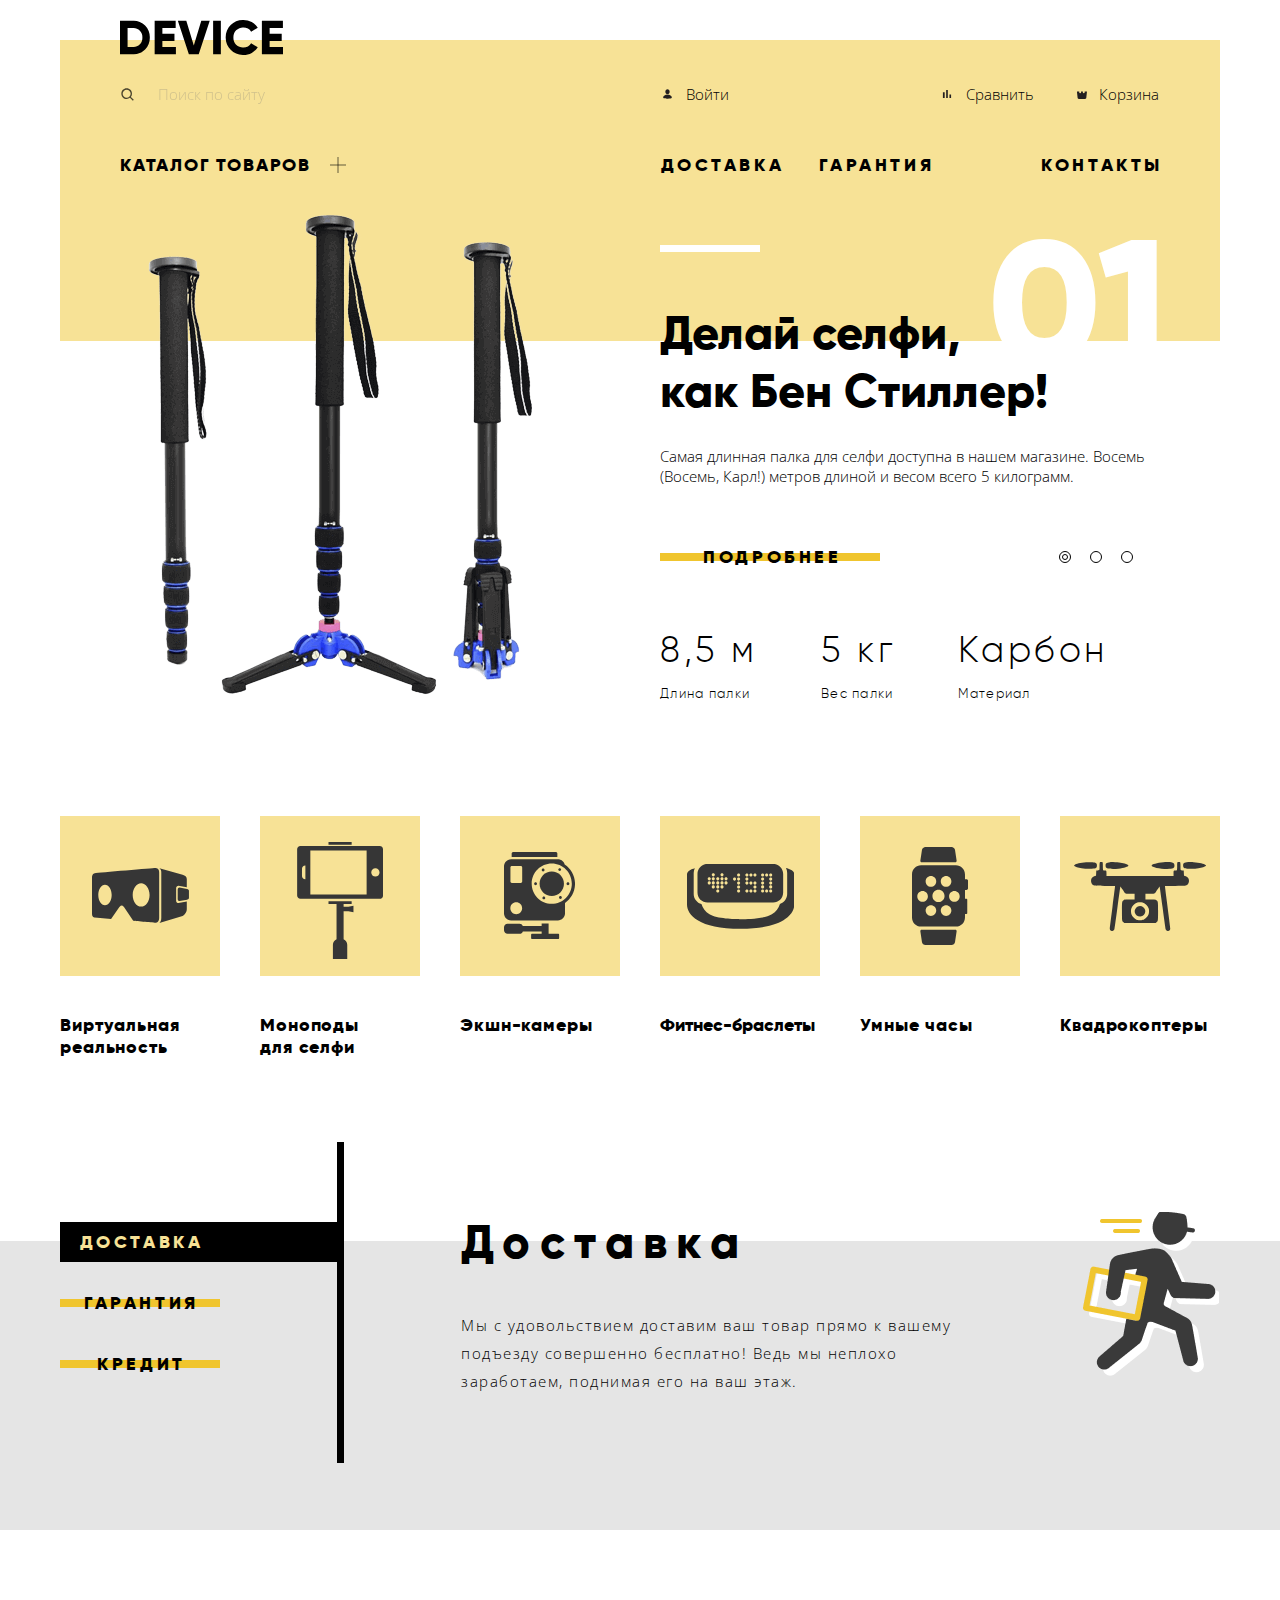
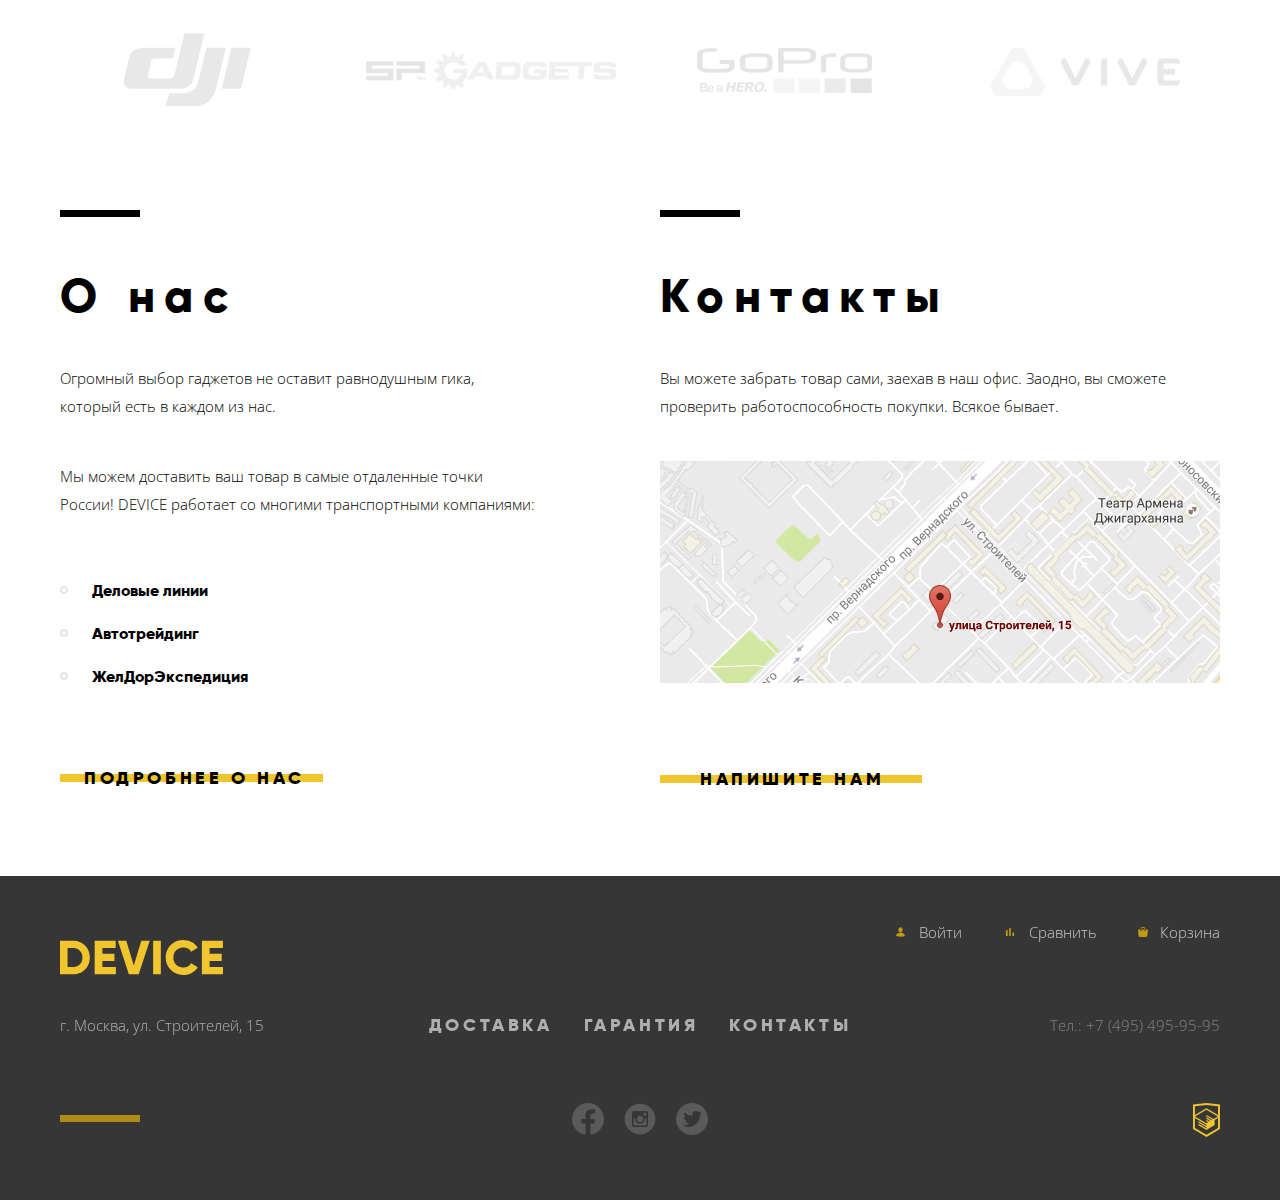
==== commit 8c099c2f: "Исправляет замечания наставника после первой проверки Б17." ====
--- a/index.html
+++ b/index.html
@@ -56,12 +56,12 @@
             <a class="product-catalog" href="inner.html">Каталог товаров</a>
             <button class="submenu-toggle-button" aria-label="Раскрыть или закрыть вложенное меню каталога"></button>
             <ul class="submenu visually-hidden">
-              <li><a href="blank.html">Виртуальная реальность</a></li>
-              <li><a href="blank.html">Моноподы для селфи</a></li>
-              <li><a href="blank.html">Экшн-камеры</a></li>
-              <li><a href="blank.html">Фитнес-браслеты</a></li>
-              <li><a href="blank.html">Умные часы</a></li>
-              <li><a href="blank.html">Квадрокоптер</a></li>
+              <li><a href="inner.html">Виртуальная реальность</a></li>
+              <li><a href="inner.html">Моноподы для селфи</a></li>
+              <li><a href="inner.html">Экшн-камеры</a></li>
+              <li><a href="inner.html">Фитнес-браслеты</a></li>
+              <li><a href="inner.html">Умные часы</a></li>
+              <li><a href="inner.html">Квадрокоптер</a></li>
             </ul>
           </li>
           <li class="mainmenu-item"><a href="blank.html">Доставка</a></li>
@@ -138,42 +138,42 @@
       <div class="wrapper">
         <ul class="popular-list">
           <li class="popular-list-item">
-            <a class="popular-link" href="blank.html">
+            <a class="popular-link" href="inner.html">
               <h3 class="popular-title virtual-reality">
                 Виртуальная реальность
               </h3>
             </a>
           </li>
           <li class="popular-list-item">
-            <a class="popular-link" href="blank.html">
+            <a class="popular-link" href="inner.html">
               <h3 class="popular-title monopods-for-selfies">
                 Моноподы<br> для селфи
               </h3>
             </a>
           </li>
           <li class="popular-list-item">
-            <a class="popular-link" href="blank.html">
+            <a class="popular-link" href="inner.html">
               <h3 class="popular-title action-cameras">
                 Экшн-камеры
               </h3>
             </a>
           </li>
           <li class="popular-list-item">
-            <a class="popular-link" href="blank.html">
+            <a class="popular-link" href="inner.html">
               <h3 class="popular-title fitness-bracelets">
                 Фитнес-браслеты
               </h3>
             </a>
           </li>
           <li class="popular-list-item">
-            <a class="popular-link" href="blank.html">
+            <a class="popular-link" href="inner.html">
               <h3 class="popular-title smartwatch">
                 Умные часы
               </h3>
             </a>
           </li>
           <li class="popular-list-item">
-            <a class="popular-link" href="blank.html">
+            <a class="popular-link" href="inner.html">
               <h3 class="popular-title quads">
                 Квадрокоптеры
               </h3>
--- a/css/style.min.css
+++ b/css/style.min.css
@@ -1 +1 @@
-@charset "UTF-8";@-webkit-keyframes bounce{0%{transform:translateY(-2000px)}70%{transform:translateY(30px)}90%{transform:translateY(-10px)}to{transform:translateY(0)}}@keyframes bounce{0%{transform:translateY(-2000px)}70%{transform:translateY(30px)}90%{transform:translateY(-10px)}to{transform:translateY(0)}}@-webkit-keyframes shake{0%,to{transform:translateX(0)}10%,30%,50%,70%,90%{transform:translateX(-10px)}20%,40%,60%,80%{transform:translateX(10px)}}@keyframes shake{0%,to{transform:translateX(0)}10%,30%,50%,70%,90%{transform:translateX(-10px)}20%,40%,60%,80%{transform:translateX(10px)}}:root{--basic-black: #000000;--basic-dark: #363636;--basic-white: #FFFFFF;--basic-grey: #464646;--basic-grey-light: #E5E5E5;--basic-half-grey-light: #EBEBEB;--special-yellow: #F7E296;--special-green: #91C92F;--special-grey: #D9D9D9;--special-grey-light: #A6A6A6;--special-yellow-light: #F7E296;--special-yellow-dark: #F0C52E;--status-pink: #F6DADA;--footer-yellow: #FFC600;--input-grey: #F2F2F2;--input-grey-hover: #EAEAEA}@font-face{font-family:'Gilroy Extra Bold';src:url(../fonts/gilroyextrabold.woff2) format('woff2'),url(../fonts/gilroyextrabold.woff) format('woff');font-weight:800}@font-face{font-family:'Gilroy Light';src:url(../fonts/gilroylight.woff2) format('woff2'),url(../fonts/gilroylight.woff) format('woff');font-weight:300}*,::after,::before{box-sizing:border-box}body{display:grid;grid-template-rows:-webkit-min-content 1fr 324px;grid-template-rows:min-content 1fr 324px;margin:0;padding-top:40px;min-width:1160px;font-family:'Open Sans','Arial',sans-serif;font-weight:300;font-size:15px;line-height:28px;color:var(--basic-black);background-color:var(--basic-white)}img{max-width:100%;height:auto}a{text-decoration:none}.visually-hidden:not(:focus):not(:active),input[type=checkbox].visually-hidden,input[type=radio].visually-hidden{position:absolute;width:1px;height:1px;margin:-1px;padding:0;border:0;white-space:nowrap;clip:rect(0,0,0,0);-webkit-clip-path:inset(100%);clip-path:inset(100%);overflow:hidden}.wrapper{width:1160px;margin:0 auto}.button,.button:visited,.wrapper h1{font-family:'Gilroy Extra Bold','Arial Black',sans-serif;font-weight:800;font-size:47px;line-height:58px;color:var(--basic-black)}.button,.button:visited{margin:0;padding:9px 10px;border:0;display:inline-block;font-size:18px;line-height:22px;letter-spacing:.2em;text-transform:uppercase;text-align:center;vertical-align:middle;cursor:pointer;background-color:transparent;background-image:url(../img/misc/button-rectangle-bg.svg);background-position:center center;background-repeat:repeat-x;transition:background 500ms}.button:hover{background-image:none;background-color:var(--special-yellow-dark);transition:background 500ms}.button:focus{opacity:unset;transition:all 1s}.button:active{opacity:.3}header .wrapper{position:relative;padding-top:28px;padding-right:57px;padding-left:60px;border-bottom:23px solid var(--special-yellow);display:flex;flex-direction:row;flex-wrap:wrap;align-items:flex-start;background-color:var(--special-yellow)}.logo,.logo:visited{position:absolute;top:-20px;left:60px;display:block}.logo:hover,.search-form input:hover{opacity:.6}.logo:active,.logo:focus{opacity:.3}.logo svg{width:163px;height:35px}.search-form,.search-form input{font-family:'Open Sans','Arial',sans-serif;font-weight:300;font-size:15px;line-height:20px}.search-form{position:relative;width:440px;margin-right:auto;margin-bottom:32px;display:flex;flex-direction:row;justify-content:space-between;align-items:center;color:var(--basic-black)}.search-form label::after{content:'';position:absolute;top:19px;width:16px;height:16px;background-color:var(--special-yellow);background-image:url(../img/misc/icon_search.svg);background-position:center center;background-repeat:no-repeat}.search-form input{width:100%;margin:0;padding:16px 21px 16px 38px;border:0;border-bottom:2px solid var(--special-yellow);display:block;text-align:left;opacity:.3;background-color:var(--special-yellow)}.search-form input:focus,.search-form input:valid{outline:0;border-bottom:2px solid var(--basic-black);opacity:unset}.search-form button{width:84px;padding:15px 17px;border-radius:unset;font-family:'Open Sans','Arial',sans-serif;font-weight:300;font-size:15px;line-height:20px;text-transform:uppercase;border:0;color:var(--special-yellow);background-color:var(--special-yellow)}.search-form button:focus{outline:0;border:2px solid var(--special-yellow)}.search-form input:focus+button,.search-form input:valid+button:active{border:2px solid var(--basic-black);color:var(--basic-black);cursor:pointer}.search-form input:focus+button:hover,.search-form input:valid+button:hover{border:2px solid var(--basic-black);color:var(--basic-white);background-color:var(--basic-black);cursor:pointer}.search-form input:invalid+button:active,.search-form input:valid+button:active{border:2px solid var(--basic-black);color:rgba(255,255,255,.3);background-color:var(--basic-black);cursor:pointer}.user-menu{width:50%;margin:12px 0 0;padding:0;display:flex;flex-direction:row;flex-wrap:wrap;justify-content:space-between;align-items:center;list-style-type:none}.header-index-page .user-menu{margin-top:16px;padding-right:4px}.login{margin-right:auto}.user-menu-item{margin-left:19px}.user-menu-item:last-child{margin-left:43px}.user-menu-link{display:flex;flex-direction:row;align-items:baseline;font-family:'Open Sans','Arial',sans-serif;font-weight:300;font-size:15px;line-height:20px}.user-menu-link,.user-menu-link:visited{color:var(--basic-black)}.user-menu-link:focus,.user-menu-link:hover{opacity:.6}.user-menu-link:active{opacity:.3}.user-menu-link svg{margin:auto 12px auto auto}.logout{margin-right:auto;padding-left:2px;flex-grow:1}.logout:focus,.logout:hover{opacity:unset}.logout:active{opacity:.3}.logout-button{margin:0;padding:0;background:0 0;border:0;font-family:'Open Sans','Arial',sans-serif;font-weight:300;font-size:15px;line-height:20px;color:var(--basic-black);opacity:.3;cursor:pointer}.logout-button:focus,.logout-button:hover{opacity:.6}.logout-button:active{opacity:.3}.navbar{width:100%}.mainmenu-list{position:relative;display:flex;flex-direction:row;flex-wrap:wrap;align-items:baseline;margin:0;padding:0;list-style-type:none}.mainmenu-item{margin-right:16px;margin-left:19px}.mainmenu-item:first-child{min-width:50%;margin-left:0;margin-right:0}.mainmenu-item:last-child{margin-left:auto;margin-right:0}.mainmenu-item>a,.mainmenu-item>a:visited{margin:0 0 27px;padding:0;display:block;font-family:'Gilroy Extra Bold','Arial Black',sans-serif;font-weight:800;font-size:18px;line-height:22px;letter-spacing:.2em;text-transform:uppercase;color:var(--basic-black)}.mainmenu-item:first-child>a{letter-spacing:.1em}.mainmenu a:focus,.mainmenu a:hover{opacity:.6}.mainmenu a:active{opacity:.3}.product-catalog{position:relative;margin-right:13px}.product-catalog::after,.product-catalog::before{position:absolute;left:210px;top:10px;bottom:0;content:'';display:block;width:16px;height:2px;background-color:rgba(0,0,0,.3)}.product-catalog::after{transform:rotate(90deg)}.submenu-toggle-button{position:absolute;left:206px;top:0;width:24px;height:24px;margin:0;padding:0;border:0;background-color:transparent;cursor:pointer}.submenu{right:-57px;z-index:5;width:1160px;margin:0;padding:3px 0 43px 60px;display:grid;grid-template-columns:repeat(3,-webkit-max-content);grid-template-columns:repeat(3,max-content);grid-template-rows:repeat(3,-webkit-min-content);grid-template-rows:repeat(3,min-content);grid-auto-flow:column;grid-gap:16px 63px;list-style-type:none;background-color:var(--special-yellow)}.submenu,.submenu .index-page{position:absolute}.submenu li:last-child{grid-column-start:3}.submenu a,.submenu a:visited{margin:0;padding:0;display:block;font-family:'Open Sans','Arial',sans-serif;font-weight:300;font-size:15px;line-height:20px;letter-spacing:normal;text-transform:none;color:var(--basic-black)}.submenu a:focus,.submenu a:hover{opacity:.6}.popular-link:active .popular-title,.submenu a:active{opacity:.3}.slider .wrapper,main{position:relative}.index-page{grid-template-columns:1fr 1fr;grid-template-rows:-webkit-max-content;grid-template-rows:max-content}.index-page h2{font-size:47px;line-height:58px;letter-spacing:.2em;color:var(--basic-black)}.slider{margin-bottom:67px;grid-column:span 2}.slider-list{position:relative;margin:0;padding:0;border-top:115px solid var(--special-yellow);list-style-type:none}ul.slider-list{counter-reset:slide-number}.slider-item,a.slider-image{display:flex;flex-direction:row}.slider-item{position:relative;top:-37px}.index-page h2,.slider-item::before,.slider-text h3{font-family:'Gilroy Extra Bold','Arial Black',sans-serif;font-weight:800}.slider-item::before{position:absolute;right:51px;top:-110px;z-index:1;display:inline-block;font-size:179px;line-height:219px;text-transform:uppercase;color:var(--basic-white);counter-increment:slide-number;content:"0" counter(slide-number)}.slider-text{width:50%;padding-left:20px;display:flex;flex-direction:column;align-items:flex-start;order:1}a.slider-image{width:50%;justify-content:center}.selfie-stick{position:absolute;top:-93px;left:88px}.fitness-tracker,.quadcopter{position:absolute;top:-67px;left:116px}.quadcopter{left:30px;top:-11px}.slider-text h3{position:relative;z-index:2;padding:0;margin:0 0 26px;font-size:47px;line-height:58px;color:var(--basic-black)}.slider-text h3::before{position:absolute;top:-59px;content:'';width:100px;height:7px;display:block;background-color:var(--basic-white)}.slider-text>p{padding:0 75px 0 0;margin-top:0;margin-left:0;margin-bottom:51px;font-family:'Open Sans','Arial',sans-serif;font-weight:300;font-size:15px;line-height:20px;color:var(--basic-black)}.slider-props{width:448px;display:flex;flex-direction:row;justify-content:space-between;order:1}.slider-props p{padding:0;margin:0;display:flex;flex-direction:column}.slider-props p span:first-child{order:2;font-family:'Gilroy Light','Arial',sans-serif;font-weight:300;font-size:13px;line-height:15px;letter-spacing:.1em;color:var(--basic-black)}.slider-props p span:last-child{margin-bottom:15px;flex-shrink:0;font-family:'Gilroy Light','Arial',sans-serif;font-weight:300;font-size:36px;line-height:42px;letter-spacing:.1em;color:var(--basic-black)}.slider-text a.button{width:220px;padding-left:15px;margin-bottom:52px}.slider-controls{position:absolute;right:87px;bottom:168px}.slider-controls button{padding:0;margin:0 0 0 15px;width:12px;height:12px;border:1px solid var(--basic-black);border-radius:50%;background-color:var(--basic-white)}.slide-current{background-image:url(../img/misc/slider-dot-bg.svg);background-position:center center;background-repeat:no-repeat}.popular{position:relative;margin-bottom:68px;grid-column:span 2}.popular ul{margin:0;padding:0;display:flex;flex-direction:row;flex-wrap:wrap;justify-content:flex-start;list-style-type:none}.modal-contact-form form,.popular-list{display:flex;flex-direction:row;flex-wrap:wrap;justify-content:space-between}.popular-list-item{width:160px;margin-right:40px;padding-top:11px}.popular-list-item:last-child{margin-right:0}.popular-title{margin:0;padding:0;font-family:'Gilroy Extra Bold','Arial Black',sans-serif;font-weight:800;font-size:18px;line-height:22px;letter-spacing:.05em;color:var(--basic-black)}.popular-title::before{content:'';width:160px;height:160px;display:block;margin-bottom:38px;background-color:var(--special-yellow-light);background-position:center center;background-repeat:no-repeat}.virtual-reality::before{background-image:url(../img/popular/virtual-reality.svg);background-position:center 52px}.monopods-for-selfies::before{background-image:url(../img/popular/monopods-for-selfies.svg);background-position:center 26px}.action-cameras::before{background-image:url(../img/popular/action-cameras.svg);background-position:44px 36px}.fitness-bracelets::before{background-image:url(../img/popular/fitness-bracelets.svg)}.smartwatch::before{background-image:url(../img/popular/smartwatch.svg)}.quads::before{background-image:url(../img/popular/quadcopters.svg)}.popular-title:hover::before{background-color:var(--special-yellow-dark)}.fitness-bracelets{letter-spacing:0}.services{margin-bottom:91px;border-top:115px solid var(--basic-white);grid-column:span 2;background-color:var(--basic-grey-light)}.services .wrapper{position:relative;display:flex;flex-direction:row}.service-list{position:relative;top:-19px;margin:0;padding:0;list-style-type:none}.service-list::after{position:absolute;top:-80px;left:100%;content:'';width:7px;height:111%;display:block;background-color:var(--basic-black)}.service-list li{width:277px;margin-bottom:21px}.service-list .button{min-width:160px;padding-left:13px}.button-current{width:277px;padding-right:127px;color:var(--special-yellow);border-radius:0;background-color:var(--basic-black);background-image:none}.button-current:hover,.service-description h3,.service-description p{color:var(--basic-black)}.service-description{position:relative;margin:0;padding:0 0 135px 124px;list-style-type:none}.service-description li{position:relative}.service-description h3{position:relative;top:-28px;margin:0 0 12px;padding:0;display:block;font-family:'Gilroy Extra Bold','Arial Black',sans-serif;font-weight:800;font-size:47px;line-height:58px;letter-spacing:.2em}.service-description p{margin:0;padding:0;font-family:'Open Sans','Arial',sans-serif;font-weight:300;font-size:15px;line-height:28px;letter-spacing:.1em}.delivery{padding-right:217px}.credit::after,.delivery::after,.warranty::after{position:absolute;top:-29px;right:1px;content:'';width:136px;height:164px;display:block;background-color:transparent;background-image:url(../img/services-bg/delivery.png);background-position:0 0;background-repeat:no-repeat}.credit,.warranty{padding-right:189px}.credit::after,.warranty::after{top:-47px;right:-17px;width:171px;height:195px;background-image:url(../img/services-bg/warranty.png)}.credit::after{top:-52px;right:8px;width:156px;height:188px;background-image:url(../img/services-bg/credit.png)}.vertical-rectangle{position:absolute;bottom:68px;left:277px;width:7px;height:320px;background-color:var(--basic-black)}.logotypes{grid-column:span 2;margin-bottom:78px}.logotypes-list{margin:0;padding:0;display:flex;flex-direction:row;flex-wrap:wrap;justify-content:space-evenly;list-style-type:none}.logotypes-item{margin-right:40px}.footer-navbar li:last-child,.logotypes-item:last-child,.page-numbers li:last-child{margin-right:0}.logotypes-link img,.logotypes-link:visited img{opacity:.1;-webkit-filter:grayscale(100%);filter:grayscale(100%)}.logotypes-link:focus img,.logotypes-link:hover img{opacity:unset;-webkit-filter:unset;filter:unset}.info{grid-column:span 2}.info .wrapper{padding-top:39px;display:flex;flex-direction:row}.info h2,.info ul{font-family:'Gilroy Extra Bold','Arial Black',sans-serif;font-weight:800;color:var(--basic-black)}.info h2{position:relative;margin:0 0 39px;padding:0;display:block;font-size:47px;line-height:58px;letter-spacing:.2em}.info h2::before{position:absolute;top:-57px;content:'';width:80px;height:7px;display:block;background-color:var(--basic-black)}.info ul{font-size:16px;line-height:28px;list-style-type:none}.info ul li::before{content:'';width:8px;height:8px;margin-right:24px;display:inline-block;border:2px solid var(--basic-grey-light);border-radius:50%;position:relative;top:-2px}.about-us,.contact-us{position:relative;width:50%;padding-top:21px;flex-shrink:0}.about-us{padding-right:105px;padding-bottom:78px}.about-us p{margin:0;padding:0 0 42px}.about-us ul{margin:17px 0 52px;padding:0}.about-us ul li{padding-bottom:15px}.about-us a.button{padding-left:24px;padding-right:18px}.contact-us{padding-left:20px}.contact-us p{margin-bottom:41px}.map{margin-bottom:68px}.form-item input:hover,.form-item textarea:hover,.map-image-preview{background-color:var(--input-grey-hover)}.contact-us a.button{padding-left:40px;padding-right:38px}.inner-page{position:relative}.wrapper-options{margin-bottom:50px;padding-left:60px;padding-top:44px}.wrapper-options h1{margin:0 0 30px;padding:0}.breadcrumbs,.breadcrumbs li{position:relative;display:flex;flex-direction:row}.breadcrumbs{grid-column:span 2;margin:0;padding:0;list-style-type:none}.breadcrumbs li{margin-right:30px;flex-wrap:wrap;align-content:baseline}.breadcrumbs li::after{position:relative;top:5px;left:13px;content:"";width:12px;height:12px;display:block;background-color:var(--basic-white);background-image:url(../img/misc/icon_arrow_nav.svg);background-position:center center;background-repeat:no-repeat}.breadcrumbs li:last-child::after{content:unset}.breadcrumbs a,.breadcrumbs a:visited{font-family:'Open Sans','Arial',sans-serif;font-weight:300;font-size:14px;line-height:19px;color:var(--basic-black);opacity:.3}.breadcrumbs a:focus,.breadcrumbs a:hover{opacity:.6}.breadcrumbs a:active{opacity:.1}.nowrap{display:grid;grid-template-columns:1fr 328px 832px 1fr}.left-column{position:relative;grid-column:1/3;display:grid;border-top:70px solid #dcdcdc;background-color:var(--basic-grey-light)}.right-column{position:relative;padding-left:72px;border-top:70px solid var(--basic-grey-light);grid-column:3/5;background-color:var(--basic-white)}.product-filter{position:relative;top:-45px;padding-right:68px;grid-column:2;justify-self:end}.product-filter h2,.product-filter legend{font-family:'Gilroy Extra Bold','Arial Black',sans-serif;font-weight:800;letter-spacing:.1em;color:var(--basic-black)}.product-filter h2{margin:0 121px 95px 0;padding:0;font-size:16px;line-height:20px;text-transform:uppercase;text-align:center}.product-filter fieldset{margin:0 0 19px;padding:0;border:0}.product-filter legend{width:200px;margin:0;padding:15px 0 32px;border-top:2px solid var(--basic-black);display:block;font-size:14px;line-height:17px}.product-filter ul{margin:0;padding:0;list-style-type:none}.product-filter ul li{font-family:'Open Sans','Arial',sans-serif;font-weight:300;font-size:14px;line-height:19px;color:var(--basic-black)}.product-filter input,.product-filter label{cursor:pointer}.product-filter button{width:200px;margin-top:3px;padding-left:5px}.range-filter{padding-top:7px;padding-bottom:10px}.range-controls{margin-bottom:5px;position:relative}.range-controls .scale{height:2px;background-color:var(--basic-black);opacity:.2}.range-controls .bar{width:60%;height:2px;background-color:var(--special-green)}.toggle{width:20px;height:20px;padding:0;border:8px solid var(--basic-white);border-radius:50%;position:absolute;top:-9px;left:0;box-shadow:0 2px 2px rgba(0,0,0,.18);background-color:#c4c4c4;cursor:pointer}.toggle.toggle-max{left:114px}.price-controls label{font-family:'Gilroy Light','Arial',sans-serif;font-weight:300;font-size:14px;line-height:16px;color:var(--basic-black)}.price-controls input{width:60px;padding:10px 0;margin-right:15px;border:0;font-family:inherit;font-size:inherit;background-color:var(--basic-grey-light)}.check{margin-bottom:20px;padding-left:42px;position:relative;display:block}.check-box{position:absolute;top:-2px;left:0;width:24px;height:24px;border:2px solid var(--basic-black);border-radius:2px}.check-input+.check-box:hover{opacity:.6}.check-input+.check-box:active{background-color:var(--basic-grey-light);background-image:url(../img/misc/check.svg);background-position:center center;background-repeat:no-repeat}.check-input:checked+.check-box{background-color:var(--basic-grey-light);background-image:url(../img/misc/check.svg);background-position:center center;background-repeat:no-repeat}.check-input:checked+.check-box:hover{opacity:.6}.check-input:checked+.check-box:active{background:0 0}.check-input:focus+.check-box{outline:2px solid var(--special-yellow)}.check-input:disabled+.check-box{opacity:.25}.check-input:disabled+.check-box+span,.radio-input:disabled+.radio-button+span{color:var(--special-grey-light)}.check-input:checked:disabled+.check-box{opacity:.25}.radio{margin-top:-5px;margin-bottom:17px;padding-left:40px;position:relative;display:block}.radio-button{position:absolute;top:2px;left:0;width:24px;height:24px;border:2px solid var(--basic-black);border-radius:50%}.radio-input+.check-box:hover{opacity:.6}.radio-input+.check-box:active{background-color:var(--basic-grey-light);background-image:url(../img/misc/check.svg);background-position:center center;background-repeat:no-repeat}.radio-input:checked+.radio-button{background-color:var(--basic-grey-light);background-image:url(../img/misc/radio-dot-bg.svg);background-position:center center;background-repeat:no-repeat}.radio-input:checked+.radio-button:hover{opacity:.6}.radio-input:checked+.radio-button:active{background:0 0}.radio-input:focus+.radio-button{outline:2px solid var(--special-yellow)}.radio-input:disabled+.radio-button{opacity:.25}.radio-input:checked:disabled+.radio-button{opacity:.25}.sorting{width:760px;position:relative;top:-58px;display:flex;flex-direction:row;flex-wrap:wrap;align-items:baseline}.sorting h2,.sorting span{font-family:'Gilroy Extra Bold','Arial Black',sans-serif;font-weight:800;font-size:16px;line-height:20px;letter-spacing:.1em;text-transform:uppercase;color:var(--basic-black)}.sorting span:first-child{margin-right:263px}.sorting ul{margin:0 0 0 73px;padding:0;display:flex;flex-direction:row;list-style-type:none}.sorting-types li{margin-right:30px}.sorting-types a,.sorting-types a:visited{font-family:'Open Sans','Arial',sans-serif;font-weight:400;font-size:14px;line-height:19px;color:var(--basic-black);opacity:.3}.sorting-types a:focus,.sorting-types a:hover{opacity:.6}.sorting-types a.active,.sorting-types a:active{opacity:unset}ul.sorting-ascdesc{padding-right:4px;margin-left:auto}.sorting-ascdesc li{margin:0 0 0 23px;padding:0}.sorting-ascdesc a,.sorting-ascdesc a:visited{opacity:.2}.sorting-ascdesc a:focus,.sorting-ascdesc a:hover{opacity:.4}.sorting-ascdesc a.active,.sorting-ascdesc a:active{opacity:unset}.goods{width:760px;margin:0;padding-top:2px;padding-bottom:78px;grid-column:span 2}.goods-item,.goods-list{display:flex;flex-direction:row;flex-wrap:wrap}.goods-list{margin:0;padding:0;justify-content:space-between;list-style-type:none}.goods-item{position:relative;margin:21px 0 27px;align-content:baseline;align-items:baseline;width:360px;cursor:pointer}.goods-item h2,.new-item{font-family:'Gilroy Extra Bold','Arial Black',sans-serif;font-weight:800}.goods-item h2{flex:1;font-size:18px;line-height:22px}.goods-item p,.item-title a{color:var(--basic-black)}.new-item{position:absolute;top:29px;left:271px;font-size:12px;line-height:15px;color:rgba(0,0,0,.3);text-transform:uppercase;width:62px;height:62px;border:2px solid rgba(0,0,0,.3);border-radius:50%;display:flex;justify-content:center;align-items:center}.goods-item img{width:360px;height:380px;margin:0 0 30px;padding:0;display:block;order:-1;flex-shrink:0;-o-object-fit:contain;object-fit:contain;background-color:var(--basic-grey-light)}.goods-item a:hover{opacity:.7}.goods-item h2,.goods-item p{margin:0;padding:0;letter-spacing:.05em}.goods-item p{font-family:'Gilroy Light','Arial',sans-serif;font-weight:300;font-size:16px;line-height:18px}.goods-item-controls{display:none}.goods-item:hover .goods-item-controls{position:absolute;top:180px;left:50%;width:200px;margin-left:-100px;display:flex;flex-direction:column;align-items:center}.goods-item-controls .button{width:100%}.add-to-comparison{margin:0;padding:0;border:0;font-family:'Open Sans','Arial',sans-serif;font-weight:300;font-size:13px;line-height:18px;letter-spacing:.1em;color:var(--basic-black);background-color:unset;opacity:.5;cursor:pointer}.add-to-comparison:focus,.add-to-comparison:hover{opacity:unset}.add-to-comparison:active{opacity:.2}.goods-controls{width:100%;margin-top:13px;display:flex;flex-direction:row;justify-content:space-between;align-items:baseline;background-color:var(--basic-half-grey-light)}.goods-controls a{width:120px;font-family:'Gilroy Extra Bold','Arial Black',sans-serif;font-weight:800;font-size:16px;line-height:20px;color:var(--basic-black);letter-spacing:.1em;text-transform:uppercase}.page-direction,.page-direction:visited{width:60px;padding:25px;display:block}.page-direction:active,.page-numbers a,.page-numbers a:visited{opacity:.3}.page-direction:focus,.page-direction:hover{background-color:var(--special-grey)}.page-direction:active{background-color:var(--special-grey)}.page-direction:first-child{padding-left:30px}.page-numbers{margin:0;padding:0;display:flex;flex-direction:row;flex-wrap:wrap;list-style-type:none}.page-numbers li{margin-right:30px}.page-numbers a:focus,.page-numbers a:hover{opacity:.6}a.page-current{opacity:unset}.modal{position:fixed;top:0;right:0;bottom:0;left:0;z-index:99;margin:auto}.modal-close{position:absolute;width:55px;height:55px;margin:0;padding:0;border:0;border-radius:50%;background-color:var(--special-yellow);opacity:.5;cursor:pointer}.modal-close::after,.modal-close::before{content:'';position:absolute;top:27px;left:15px;width:25px;height:3px;background-color:var(--basic-white)}.modal-close::before{transform:rotate(45deg)}.modal-close::after{transform:rotate(-45deg)}.modal-close:hover{opacity:.7;background-color:var(--special-yellow-dark)}.modal-close:focus{opacity:.3;background-color:var(--special-yellow-dark)}.modal-contact-form{width:960px;top:24px;bottom:auto;padding:92px 100px 60px;grid-column:span 2;background-color:var(--basic-white);box-shadow:0 10px 16px rgba(0,0,0,.15)}.modal-contact-form .modal-close{top:20px;right:20px}.modal-contact-form fieldset{display:contents;margin:0 0 49px;padding:0;border:0}.form-item{width:360px;padding:0;margin:0;display:flex;flex-direction:column}.form-item label{margin-bottom:10px;font-family:'Gilroy Extra Bold','Arial Black',sans-serif;font-weight:800;font-size:18px;line-height:22px;color:var(--basic-black)}.form-item input{margin:0;padding:16px 0 15px 20px;border:1px solid transparent;font-family:'Open Sans','Arial',sans-serif;font-weight:400;font-size:14px;line-height:19px;color:rgba(0,0,0,.4);background-color:var(--input-grey)}.form-item input:focus{outline:2px solid var(--special-yellow);color:var(--basic-dark);opacity:unset}.form-item input:invalid{background-color:var(--status-pink)}.form-item:last-child{width:760px;margin-top:30px;margin-bottom:44px}.form-item textarea{min-height:167px;margin:0;padding:16px 0 15px 20px;border:1px solid transparent;font-family:'Open Sans','Arial',sans-serif;font-weight:400;font-size:14px;line-height:19px;color:rgba(0,0,0,.4);background-color:var(--input-grey)}.form-item textarea:focus{outline:0;outline:2px solid var(--special-yellow);color:var(--basic-dark);opacity:unset}.form-item textarea:invalid{background-color:var(--status-pink)}.modal-map,.submit-button{background-color:transparent;background-position:center center}.submit-button{min-width:200px;background-image:url(../img/misc/button-rectangle-bg-light.svg);background-repeat:repeat-x}.modal-map{top:24px;bottom:auto;width:994px;height:593px;background-image:url(../img/map/map_popup.png);background-repeat:no-repeat}.modal-map img{display:block}.modal-map .modal-close{top:26px;right:34px}.modal-map iframe{border:0}footer{padding-top:42px;background-color:var(--basic-dark)}footer .wrapper{display:grid;grid-template-columns:1fr -webkit-max-content 1fr;grid-template-columns:1fr max-content 1fr;justify-content:space-between;align-items:start}.footer-logo,.footer-logo:visited{grid-column:1;width:163px;margin-top:22px;margin-bottom:31px;display:block}.footer-logo:hover{opacity:.6}.footer-logo:active,.footer-logo:focus{opacity:.3}.footer-logo svg path{fill:var(--special-yellow-dark)}.footer-user-menu{margin:4px 0 0;padding:0;grid-column:span 2;justify-self:end;display:flex;flex-direction:row;justify-content:space-between;align-items:baseline;list-style-type:none}.footer-user-menu .user-menu-item{font-family:'Open Sans','Arial',sans-serif;font-weight:300;font-size:15px;line-height:20px}.footer-user-menu .user-menu-item,.footer-user-menu .user-menu-item:last-child{margin-left:41px}.footer-user-menu .user-menu-link{display:flex;flex-direction:row;align-items:baseline}.footer-user-menu .user-menu-link,.footer-user-menu .user-menu-link:visited{color:var(--basic-white);opacity:.7}.footer-user-menu .user-menu-link:focus,.footer-user-menu .user-menu-link:hover{opacity:.6}.footer-user-menu .user-menu-link:active{opacity:.3}.user-menu-item-icon{margin:auto 12px auto auto}.user-menu-item-icon path{fill:var(--footer-yellow)}.footer-user-menu .logout{margin-left:21px;padding-left:2px}.footer-user-menu .logout:focus,.footer-user-menu .logout:hover{opacity:unset}.footer-user-menu .logout:active{opacity:.3}.footer-user-menu .logout-button{margin:0;padding:0;background:0 0;border:0;font-family:'Open Sans','Arial',sans-serif;font-weight:300;font-size:15px;line-height:20px;color:var(--basic-white);opacity:.3;cursor:pointer}.footer-navbar a:focus,.footer-navbar a:hover,.footer-user-menu .logout-button:focus,.footer-user-menu .logout-button:hover{opacity:.6}.footer-navbar a:active,.footer-user-menu .logout-button:active{opacity:.3}.address{position:relative;grid-column:1}.phone-number{grid-column:3;justify-self:end}.address,.phone-number,.phone-number a{max-width:300px;margin:0;padding:0;align-self:baseline;font-family:'Open Sans','Arial',sans-serif;font-weight:300;font-size:15px;line-height:20px;color:var(--basic-white);opacity:.6}.address::after{position:absolute;bottom:-87px;content:'';width:80px;height:7px;display:block;background-color:var(--footer-yellow)}.footer-navbar{max-width:660px;margin:0 auto 67px;padding:0;grid-column:2;display:flex;flex-direction:row;flex-wrap:wrap;justify-content:space-evenly;align-self:baseline;font-family:'Gilroy Extra Bold','Arial Black',sans-serif;font-weight:800;font-size:18px;line-height:22px;letter-spacing:.2em;text-transform:uppercase;opacity:.6;list-style-type:none}.footer-navbar li{margin-right:31px}.footer-navbar a{color:var(--basic-white)}.social-icons{grid-column:2;justify-self:center;justify-content:center}.social-icons-list{margin:0;padding:0;display:grid;grid-template-columns:repeat(3,32px);grid-column-gap:20px;list-style-type:none}.social-icons-list a,.social-icons-list a:visited{opacity:.3}.htmlacademy-logo-link:focus,.htmlacademy-logo-link:hover,.social-icons-list a:focus,.social-icons-list a:hover{opacity:.6}.social-icons-list a:active{opacity:.1}.social-icon path{fill:var(--basic-white)}.htmlacademy-logo-link{display:block;justify-self:flex-end;grid-column:3}.htmlacademy-logo-link:active{opacity:.3}.htmlacademy-logo-image path{fill:var(--special-yellow-dark)}.bounce-animation,.modal-error{-webkit-animation-name:bounce;animation-name:bounce;-webkit-animation-duration:.6s;animation-duration:.6s}.modal-error{-webkit-animation-name:shake;animation-name:shake}
+@charset "UTF-8";@-webkit-keyframes bounce{0%{transform:translateY(-2000px)}70%{transform:translateY(30px)}90%{transform:translateY(-10px)}to{transform:translateY(0)}}@keyframes bounce{0%{transform:translateY(-2000px)}70%{transform:translateY(30px)}90%{transform:translateY(-10px)}to{transform:translateY(0)}}@-webkit-keyframes shake{0%,to{transform:translateX(0)}10%,30%,50%,70%,90%{transform:translateX(-10px)}20%,40%,60%,80%{transform:translateX(10px)}}@keyframes shake{0%,to{transform:translateX(0)}10%,30%,50%,70%,90%{transform:translateX(-10px)}20%,40%,60%,80%{transform:translateX(10px)}}:root{--basic-black: #000000;--basic-dark: #363636;--basic-white: #FFFFFF;--basic-grey: #464646;--basic-grey-light: #E5E5E5;--basic-half-grey-light: #EBEBEB;--special-yellow: #F7E296;--special-green: #91C92F;--special-grey: #D9D9D9;--special-grey-light: #A6A6A6;--special-yellow-light: #F7E296;--special-yellow-dark: #F0C52E;--status-pink: #F6DADA;--footer-yellow: #FFC600;--input-grey: #F2F2F2;--input-grey-hover: #EAEAEA}@font-face{font-family:'Gilroy Extra Bold';src:url(../fonts/gilroyextrabold.woff2) format('woff2'),url(../fonts/gilroyextrabold.woff) format('woff');font-weight:800}@font-face{font-family:'Gilroy Light';src:url(../fonts/gilroylight.woff2) format('woff2'),url(../fonts/gilroylight.woff) format('woff');font-weight:300}*,::after,::before{box-sizing:border-box}body{display:grid;grid-template-rows:-webkit-min-content 1fr 324px;grid-template-rows:min-content 1fr 324px;margin:0;padding-top:40px;min-width:1160px;font-family:'Open Sans','Arial',sans-serif;font-weight:300;font-size:15px;line-height:28px;color:var(--basic-black);background-color:var(--basic-white)}img{max-width:100%;height:auto}a{text-decoration:none}.visually-hidden:not(:focus):not(:active),input[type=checkbox].visually-hidden,input[type=radio].visually-hidden{position:absolute;width:1px;height:1px;margin:-1px;padding:0;border:0;white-space:nowrap;clip:rect(0,0,0,0);-webkit-clip-path:inset(100%);clip-path:inset(100%);overflow:hidden}.wrapper{width:1160px;margin:0 auto}.button,.button:visited,.wrapper h1{font-family:'Gilroy Extra Bold','Arial Black',sans-serif;font-weight:800;font-size:47px;line-height:58px;color:var(--basic-black)}.button,.button:visited{margin:0;padding:9px 10px;border:0;display:inline-block;font-size:18px;line-height:22px;letter-spacing:.2em;text-transform:uppercase;text-align:center;vertical-align:middle;cursor:pointer;background-color:transparent;background-image:url(../img/misc/button-rectangle-bg.svg);background-position:center center;background-repeat:repeat-x;transition:background 500ms}.button:hover{background-image:none;background-color:var(--special-yellow-dark);transition:background 500ms}.button:focus{opacity:unset;transition:all 1s}.button:active{opacity:.3}header .wrapper{position:relative;padding-top:28px;padding-right:57px;padding-left:60px;border-bottom:23px solid var(--special-yellow);display:flex;flex-direction:row;flex-wrap:wrap;align-items:flex-start;background-color:var(--special-yellow)}.logo,.logo:visited{position:absolute;top:-20px;left:60px;display:block}.logo:hover,.search-form input:hover{opacity:.6}.logo:active,.logo:focus{opacity:.3}.logo svg{width:163px;height:35px}.search-form,.search-form input{font-family:'Open Sans','Arial',sans-serif;font-weight:300;font-size:15px;line-height:20px}.search-form{position:relative;width:440px;margin-right:auto;margin-bottom:32px;display:flex;flex-direction:row;justify-content:space-between;align-items:center;color:var(--basic-black)}.search-form label::after{content:'';position:absolute;top:19px;width:16px;height:16px;background-color:var(--special-yellow);background-image:url(../img/misc/icon_search.svg);background-position:center center;background-repeat:no-repeat}.search-form input{width:100%;margin:0;padding:16px 21px 16px 38px;border:0;border-bottom:2px solid var(--special-yellow);display:block;text-align:left;opacity:.3;background-color:var(--special-yellow)}.search-form input:focus,.search-form input:valid{outline:0;border-bottom:2px solid var(--basic-black);opacity:unset}.search-form button{width:84px;padding:15px 17px;border-radius:unset;font-family:'Open Sans','Arial',sans-serif;font-weight:300;font-size:15px;line-height:20px;text-transform:uppercase;border:0;color:var(--special-yellow);background-color:var(--special-yellow)}.search-form button:focus{outline:0;border:2px solid var(--special-yellow)}.search-form input:focus+button,.search-form input:valid+button:active{border:2px solid var(--basic-black);color:var(--basic-black);cursor:pointer}.search-form input:focus+button:hover,.search-form input:valid+button:hover{border:2px solid var(--basic-black);color:var(--basic-white);background-color:var(--basic-black);cursor:pointer}.search-form input:invalid+button:active,.search-form input:valid+button:active{border:2px solid var(--basic-black);color:rgba(255,255,255,.3);background-color:var(--basic-black);cursor:pointer}.user-menu{width:50%;margin:12px 0 0;padding:0;display:flex;flex-direction:row;flex-wrap:wrap;justify-content:space-between;align-items:center;list-style-type:none}.header-index-page .user-menu{margin-top:16px;padding-right:4px}.login{margin-right:auto}.user-menu-item{margin-left:19px}.user-menu-item:last-child{margin-left:43px}.user-menu-link{display:flex;flex-direction:row;align-items:baseline;font-family:'Open Sans','Arial',sans-serif;font-weight:300;font-size:15px;line-height:20px}.user-menu-link,.user-menu-link:visited{color:var(--basic-black)}.user-menu-link:focus,.user-menu-link:hover{opacity:.6}.user-menu-link:active{opacity:.3}.user-menu-link svg{margin:auto 12px auto auto}.logout{margin-right:auto;padding-left:2px;flex-grow:1}.logout:focus,.logout:hover{opacity:unset}.logout:active{opacity:.3}.logout-button{margin:0;padding:0;background:0 0;border:0;font-family:'Open Sans','Arial',sans-serif;font-weight:300;font-size:15px;line-height:20px;color:var(--basic-black);opacity:.3;cursor:pointer}.logout-button:focus,.logout-button:hover{opacity:.6}.logout-button:active{opacity:.3}.navbar{width:100%}.mainmenu-list{position:relative;display:flex;flex-direction:row;flex-wrap:wrap;align-items:baseline;margin:0;padding:0;list-style-type:none}.mainmenu-item{margin-right:16px;margin-left:19px}.mainmenu-item:first-child{min-width:50%;margin-left:0;margin-right:0}.mainmenu-item:last-child{margin-left:auto;margin-right:0}.mainmenu-item>a,.mainmenu-item>a:visited{margin:0 0 27px;padding:0;display:block;font-family:'Gilroy Extra Bold','Arial Black',sans-serif;font-weight:800;font-size:18px;line-height:22px;letter-spacing:.2em;text-transform:uppercase;color:var(--basic-black)}.mainmenu-item:first-child>a{letter-spacing:.1em}.mainmenu a:focus,.mainmenu a:hover{opacity:.6}.mainmenu a:active{opacity:.3}.product-catalog{position:relative;margin-right:13px}.product-catalog::after,.product-catalog::before{position:absolute;left:210px;top:10px;bottom:0;content:'';display:block;width:16px;height:2px;background-color:rgba(0,0,0,.3)}.product-catalog::after{transform:rotate(90deg)}.submenu-toggle-button{position:absolute;left:206px;top:0;width:24px;height:24px;margin:0;padding:0;border:0;background-color:transparent;cursor:pointer}.submenu{right:-57px;z-index:5;width:1160px;margin:0;padding:3px 0 43px 60px;display:grid;grid-template-columns:repeat(3,-webkit-max-content);grid-template-columns:repeat(3,max-content);grid-template-rows:repeat(3,-webkit-min-content);grid-template-rows:repeat(3,min-content);grid-auto-flow:column;grid-gap:16px 63px;list-style-type:none;background-color:var(--special-yellow)}.submenu,.submenu .index-page{position:absolute}.submenu li:last-child{grid-column-start:3}.submenu a,.submenu a:visited{margin:0;padding:0;display:block;font-family:'Open Sans','Arial',sans-serif;font-weight:300;font-size:15px;line-height:20px;letter-spacing:normal;text-transform:none;color:var(--basic-black)}.submenu a:focus,.submenu a:hover{opacity:.6}.popular-link:active .popular-title,.submenu a:active{opacity:.3}.slider .wrapper,main{position:relative}.index-page{grid-template-columns:1fr 1fr;grid-template-rows:-webkit-max-content;grid-template-rows:max-content}.index-page h2{font-size:47px;line-height:58px;letter-spacing:.2em;color:var(--basic-black)}.slider{margin-bottom:67px;grid-column:span 2}.slider-list{position:relative;margin:0;padding:0;border-top:115px solid var(--special-yellow);list-style-type:none}ul.slider-list{counter-reset:slide-number}.slider-item,a.slider-image{display:flex;flex-direction:row}.slider-item{position:relative;top:-37px}.index-page h2,.slider-item::before,.slider-text h3{font-family:'Gilroy Extra Bold','Arial Black',sans-serif;font-weight:800}.slider-item::before{position:absolute;right:51px;top:-110px;z-index:1;display:inline-block;font-size:179px;line-height:219px;text-transform:uppercase;vertical-align:middle;color:var(--basic-white);counter-increment:slide-number;content:"0" counter(slide-number)}.slider-text{width:50%;padding-left:20px;display:flex;flex-direction:column;align-items:flex-start;order:1}a.slider-image{width:50%;justify-content:center}.selfie-stick{position:absolute;top:-93px;left:88px}.fitness-tracker,.quadcopter{position:absolute;top:-67px;left:116px}.quadcopter{left:30px;top:-11px}.slider-text h3{position:relative;z-index:2;padding:0;margin:0 0 26px;font-size:47px;line-height:58px;color:var(--basic-black)}.slider-text h3::before{position:absolute;top:-59px;content:'';width:100px;height:7px;display:block;background-color:var(--basic-white)}.slider-text>p{padding:0 75px 0 0;margin-top:0;margin-left:0;margin-bottom:51px;font-family:'Open Sans','Arial',sans-serif;font-weight:300;font-size:15px;line-height:20px;color:var(--basic-black)}.slider-props{width:448px;display:flex;flex-direction:row;justify-content:space-between;order:1}.slider-props p{padding:0;margin:0;display:flex;flex-direction:column}.slider-props p span:first-child{order:2;font-family:'Gilroy Light','Arial',sans-serif;font-weight:300;font-size:13px;line-height:15px;letter-spacing:.1em;color:var(--basic-black)}.slider-props p span:last-child{margin-bottom:15px;flex-shrink:0;font-family:'Gilroy Light','Arial',sans-serif;font-weight:300;font-size:36px;line-height:42px;letter-spacing:.1em;color:var(--basic-black)}.slider-text a.button{width:220px;padding-left:15px;margin-bottom:52px}.slider-controls{position:absolute;right:87px;bottom:168px}.slider-controls button{padding:0;margin:0 0 0 15px;width:12px;height:12px;border:1px solid var(--basic-black);border-radius:50%;background-color:var(--basic-white)}.slide-current{background-image:url(../img/misc/slider-dot-bg.svg);background-position:center center;background-repeat:no-repeat}.popular{position:relative;margin-bottom:68px;grid-column:span 2}.popular ul{margin:0;padding:0;display:flex;flex-direction:row;flex-wrap:wrap;justify-content:flex-start;list-style-type:none}.modal-contact-form form,.popular-list{display:flex;flex-direction:row;flex-wrap:wrap;justify-content:space-between}.popular-list-item{width:160px;margin-right:40px;padding-top:11px}.popular-list-item:last-child{margin-right:0}.popular-title{margin:0;padding:0;font-family:'Gilroy Extra Bold','Arial Black',sans-serif;font-weight:800;font-size:18px;line-height:22px;letter-spacing:.05em;color:var(--basic-black)}.popular-title::before{content:'';width:160px;height:160px;display:block;margin-bottom:38px;background-color:var(--special-yellow-light);background-position:center center;background-repeat:no-repeat}.virtual-reality::before{background-image:url(../img/popular/virtual-reality.svg);background-position:center 52px}.monopods-for-selfies::before{background-image:url(../img/popular/monopods-for-selfies.svg);background-position:center 26px}.action-cameras::before{background-image:url(../img/popular/action-cameras.svg);background-position:44px 36px}.fitness-bracelets::before{background-image:url(../img/popular/fitness-bracelets.svg)}.smartwatch::before{background-image:url(../img/popular/smartwatch.svg)}.quads::before{background-image:url(../img/popular/quadcopters.svg)}.popular-title:hover::before{background-color:var(--special-yellow-dark)}.fitness-bracelets{letter-spacing:0}.services{margin-bottom:91px;border-top:115px solid var(--basic-white);grid-column:span 2;background-color:var(--basic-grey-light)}.services .wrapper{position:relative;display:flex;flex-direction:row}.service-list{position:relative;top:-19px;margin:0;padding:0;list-style-type:none}.service-list::after{position:absolute;top:-80px;left:100%;content:'';width:7px;height:111%;display:block;background-color:var(--basic-black)}.service-list li{width:277px;margin-bottom:21px}.service-list .button{min-width:160px;padding-left:13px}.button-current{width:277px;padding-right:127px;color:var(--special-yellow);border-radius:0;background-color:var(--basic-black);background-image:none}.button-current:hover,.service-description h3,.service-description p{color:var(--basic-black)}.service-description{position:relative;margin:0;padding:0 0 135px 124px;list-style-type:none}.service-description li{position:relative}.service-description h3{position:relative;top:-28px;margin:0 0 12px;padding:0;display:block;font-family:'Gilroy Extra Bold','Arial Black',sans-serif;font-weight:800;font-size:47px;line-height:58px;letter-spacing:.2em}.service-description p{margin:0;padding:0;font-family:'Open Sans','Arial',sans-serif;font-weight:300;font-size:15px;line-height:28px;letter-spacing:.1em}.delivery{padding-right:217px}.credit::after,.delivery::after,.warranty::after{position:absolute;top:-29px;right:1px;content:'';width:136px;height:164px;display:block;background-color:transparent;background-image:url(../img/services-bg/delivery.png);background-position:0 0;background-repeat:no-repeat}.credit,.warranty{padding-right:189px}.credit::after,.warranty::after{top:-47px;right:-17px;width:171px;height:195px;background-image:url(../img/services-bg/warranty.png)}.credit::after{top:-52px;right:8px;width:156px;height:188px;background-image:url(../img/services-bg/credit.png)}.vertical-rectangle{position:absolute;bottom:68px;left:277px;width:7px;height:320px;background-color:var(--basic-black)}.logotypes{grid-column:span 2;margin-bottom:78px}.logotypes-list{margin:0;padding:0;display:flex;flex-direction:row;flex-wrap:wrap;justify-content:space-evenly;list-style-type:none}.logotypes-item{margin-right:40px}.footer-navbar li:last-child,.logotypes-item:last-child,.page-numbers li:last-child{margin-right:0}.logotypes-link img,.logotypes-link:visited img{opacity:.1;-webkit-filter:grayscale(100%);filter:grayscale(100%)}.logotypes-link:focus img,.logotypes-link:hover img{opacity:unset;-webkit-filter:unset;filter:unset}.info{grid-column:span 2}.info .wrapper{padding-top:39px;display:flex;flex-direction:row}.info h2,.info ul{font-family:'Gilroy Extra Bold','Arial Black',sans-serif;font-weight:800;color:var(--basic-black)}.info h2{position:relative;margin:0 0 39px;padding:0;display:block;font-size:47px;line-height:58px;letter-spacing:.2em}.info h2::before{position:absolute;top:-57px;content:'';width:80px;height:7px;display:block;background-color:var(--basic-black)}.info ul{font-size:16px;line-height:28px;list-style-type:none}.info ul li::before{position:relative;top:-2px;content:'';width:8px;height:8px;margin-right:24px;display:inline-block;border:2px solid var(--basic-grey-light);border-radius:50%;vertical-align:middle}.about-us,.contact-us{position:relative;width:50%;padding-top:21px;flex-shrink:0}.about-us{padding-right:105px;padding-bottom:78px}.about-us p{margin:0;padding:0 0 42px}.about-us ul{margin:17px 0 52px;padding:0}.about-us ul li{padding-bottom:15px}.about-us a.button{padding-left:24px;padding-right:18px}.contact-us{padding-left:20px}.contact-us p{margin-bottom:41px}.map{margin-bottom:68px}.form-item input:hover,.form-item textarea:hover,.map-image-preview{background-color:var(--input-grey-hover)}.contact-us a.button{padding-left:40px;padding-right:38px}.inner-page{position:relative}.wrapper-options{margin-bottom:50px;padding-left:60px;padding-top:44px}.wrapper-options h1{margin:0 0 30px;padding:0}.breadcrumbs,.breadcrumbs li{position:relative;display:flex;flex-direction:row}.breadcrumbs{grid-column:span 2;margin:0;padding:0;list-style-type:none}.breadcrumbs li{margin-right:30px;flex-wrap:wrap;align-content:baseline}.breadcrumbs li::after{position:relative;top:5px;left:13px;content:"";width:12px;height:12px;display:block;background-color:var(--basic-white);background-image:url(../img/misc/icon_arrow_nav.svg);background-position:center center;background-repeat:no-repeat}.breadcrumbs li:last-child::after{content:unset}.breadcrumbs a,.breadcrumbs a:visited{font-family:'Open Sans','Arial',sans-serif;font-weight:300;font-size:14px;line-height:19px;color:var(--basic-black);opacity:.3}.breadcrumbs a:focus,.breadcrumbs a:hover{opacity:.6}.breadcrumbs a:active{opacity:.1}.nowrap{display:grid;grid-template-columns:1fr 328px 832px 1fr}.left-column{position:relative;grid-column:1/3;display:grid;border-top:70px solid #dcdcdc;background-color:var(--basic-grey-light)}.right-column{position:relative;padding-left:72px;border-top:70px solid var(--basic-grey-light);grid-column:3/5;background-color:var(--basic-white)}.product-filter{position:relative;top:-45px;padding-right:68px;grid-column:2;justify-self:end}.product-filter h2,.product-filter legend{font-family:'Gilroy Extra Bold','Arial Black',sans-serif;font-weight:800;letter-spacing:.1em;color:var(--basic-black)}.product-filter h2{margin:0 121px 95px 0;padding:0;font-size:16px;line-height:20px;text-transform:uppercase;text-align:center}.product-filter fieldset{margin:0 0 19px;padding:0;border:0}.product-filter legend{width:200px;margin:0;padding:15px 0 32px;border-top:2px solid var(--basic-black);display:block;font-size:14px;line-height:17px}.product-filter ul{margin:0;padding:0;list-style-type:none}.product-filter ul li{font-family:'Open Sans','Arial',sans-serif;font-weight:300;font-size:14px;line-height:19px;color:var(--basic-black)}.product-filter input,.product-filter label{cursor:pointer}.product-filter button{width:200px;margin-top:3px;padding-left:5px}.range-filter{padding-top:7px;padding-bottom:10px}.range-controls{margin-bottom:5px;position:relative}.range-controls .scale{height:2px;background-color:var(--basic-black);opacity:.2}.range-controls .bar{width:60%;height:2px;background-color:var(--special-green)}.toggle{width:20px;height:20px;padding:0;border:8px solid var(--basic-white);border-radius:50%;position:absolute;top:-9px;left:0;box-shadow:0 2px 2px rgba(0,0,0,.18);background-color:#c4c4c4;cursor:pointer}.toggle.toggle-max{left:114px}.price-controls label{font-family:'Gilroy Light','Arial',sans-serif;font-weight:300;font-size:14px;line-height:16px;color:var(--basic-black)}.price-controls input{width:60px;padding:10px 0;margin-right:15px;border:0;font-family:inherit;font-size:inherit;background-color:var(--basic-grey-light)}.check{margin-bottom:20px;padding-left:42px;position:relative;display:block}.check-box{position:absolute;top:-2px;left:0;width:24px;height:24px;border:2px solid var(--basic-black);border-radius:2px}.check-input+.check-box:hover{opacity:.6}.check-input+.check-box:active{background-color:var(--basic-grey-light);background-image:url(../img/misc/check.svg);background-position:center center;background-repeat:no-repeat}.check-input:checked+.check-box{background-color:var(--basic-grey-light);background-image:url(../img/misc/check.svg);background-position:center center;background-repeat:no-repeat}.check-input:checked+.check-box:hover{opacity:.6}.check-input:checked+.check-box:active{background:0 0}.check-input:focus+.check-box{outline:2px solid var(--special-yellow)}.check-input:disabled+.check-box{opacity:.25}.check-input:disabled+.check-box+span,.radio-input:disabled+.radio-button+span{color:var(--special-grey-light)}.check-input:checked:disabled+.check-box{opacity:.25}.radio{margin-top:-5px;margin-bottom:17px;padding-left:40px;position:relative;display:block}.radio-button{position:absolute;top:2px;left:0;width:24px;height:24px;border:2px solid var(--basic-black);border-radius:50%}.radio-input+.check-box:hover{opacity:.6}.radio-input+.check-box:active{background-color:var(--basic-grey-light);background-image:url(../img/misc/check.svg);background-position:center center;background-repeat:no-repeat}.radio-input:checked+.radio-button{background-color:var(--basic-grey-light);background-image:url(../img/misc/radio-dot-bg.svg);background-position:center center;background-repeat:no-repeat}.radio-input:checked+.radio-button:hover{opacity:.6}.radio-input:checked+.radio-button:active{background:0 0}.radio-input:focus+.radio-button{outline:2px solid var(--special-yellow)}.radio-input:disabled+.radio-button{opacity:.25}.radio-input:checked:disabled+.radio-button{opacity:.25}.sorting{width:760px;position:relative;top:-58px;display:flex;flex-direction:row;flex-wrap:wrap;align-items:baseline}.sorting h2,.sorting span{font-family:'Gilroy Extra Bold','Arial Black',sans-serif;font-weight:800;font-size:16px;line-height:20px;letter-spacing:.1em;text-transform:uppercase;color:var(--basic-black)}.sorting span:first-child{margin-right:263px}.sorting ul{margin:0 0 0 73px;padding:0;display:flex;flex-direction:row;list-style-type:none}.sorting-types li{margin-right:30px}.sorting-types a,.sorting-types a:visited{font-family:'Open Sans','Arial',sans-serif;font-weight:400;font-size:14px;line-height:19px;color:var(--basic-black);opacity:.3}.sorting-types a:focus,.sorting-types a:hover{opacity:.6}.sorting-types a.active,.sorting-types a:active{opacity:unset}ul.sorting-ascdesc{padding-right:4px;margin-left:auto}.sorting-ascdesc li{margin:0 0 0 23px;padding:0}.sorting-ascdesc a,.sorting-ascdesc a:visited{opacity:.2}.sorting-ascdesc a:focus,.sorting-ascdesc a:hover{opacity:.4}.sorting-ascdesc a.active,.sorting-ascdesc a:active{opacity:unset}.goods{width:760px;margin:0;padding-top:2px;padding-bottom:78px;grid-column:span 2}.goods-item,.goods-list{display:flex;flex-direction:row;flex-wrap:wrap}.goods-list{margin:0;padding:0;justify-content:space-between;list-style-type:none}.goods-item{position:relative;margin:21px 0 27px;align-content:baseline;align-items:baseline;width:360px;cursor:pointer}.goods-item h2,.new-item{font-family:'Gilroy Extra Bold','Arial Black',sans-serif;font-weight:800}.goods-item h2{flex:1;font-size:18px;line-height:22px}.goods-item p,.item-title a{color:var(--basic-black)}.new-item{position:absolute;top:29px;left:271px;font-size:12px;line-height:15px;color:rgba(0,0,0,.3);text-transform:uppercase;width:62px;height:62px;border:2px solid rgba(0,0,0,.3);border-radius:50%;display:flex;justify-content:center;align-items:center}.goods-item img{width:360px;height:380px;margin:0 0 30px;padding:0;display:block;order:-1;flex-shrink:0;-o-object-fit:contain;object-fit:contain;background-color:var(--basic-grey-light)}.goods-item a:hover{opacity:.7}.goods-item h2,.goods-item p{margin:0;padding:0;letter-spacing:.05em}.goods-item p{font-family:'Gilroy Light','Arial',sans-serif;font-weight:300;font-size:16px;line-height:18px}.goods-item-controls{display:none}.goods-item:hover .goods-item-controls{position:absolute;top:180px;left:50%;width:200px;margin-left:-100px;display:flex;flex-direction:column;align-items:center}.goods-item-controls .button{width:100%}.add-to-comparison{margin:0;padding:0;border:0;font-family:'Open Sans','Arial',sans-serif;font-weight:300;font-size:13px;line-height:18px;letter-spacing:.1em;color:var(--basic-black);background-color:unset;opacity:.5;cursor:pointer}.add-to-comparison:focus,.add-to-comparison:hover{opacity:unset}.add-to-comparison:active{opacity:.2}.goods-controls{width:100%;margin-top:13px;display:flex;flex-direction:row;justify-content:space-between;align-items:baseline;background-color:var(--basic-half-grey-light)}.goods-controls a{width:120px;font-family:'Gilroy Extra Bold','Arial Black',sans-serif;font-weight:800;font-size:16px;line-height:20px;color:var(--basic-black);letter-spacing:.1em;text-transform:uppercase}.page-direction,.page-direction:visited{width:60px;padding:25px;display:block}.page-direction:active,.page-numbers a,.page-numbers a:visited{opacity:.3}.page-direction:focus,.page-direction:hover{background-color:var(--special-grey)}.page-direction:active{background-color:var(--special-grey)}.page-direction:first-child{padding-left:30px}.page-numbers{margin:0;padding:0;display:flex;flex-direction:row;flex-wrap:wrap;list-style-type:none}.page-numbers li{margin-right:30px}.page-numbers a:focus,.page-numbers a:hover{opacity:.6}a.page-current{opacity:unset}.modal{position:fixed;top:0;right:0;bottom:0;left:0;z-index:99;margin:auto}.modal-close{position:absolute;width:55px;height:55px;margin:0;padding:0;border:0;border-radius:50%;background-color:var(--special-yellow);opacity:.5;cursor:pointer}.modal-close::after,.modal-close::before{content:'';position:absolute;top:27px;left:15px;width:25px;height:3px;background-color:var(--basic-white)}.modal-close::before{transform:rotate(45deg)}.modal-close::after{transform:rotate(-45deg)}.modal-close:hover{opacity:.7;background-color:var(--special-yellow-dark)}.modal-close:focus{opacity:.3;background-color:var(--special-yellow-dark)}.modal-contact-form{width:960px;top:24px;bottom:auto;padding:92px 100px 60px;grid-column:span 2;background-color:var(--basic-white);box-shadow:0 10px 16px rgba(0,0,0,.15)}.modal-contact-form .modal-close{top:20px;right:20px}.modal-contact-form fieldset{display:contents;margin:0 0 49px;padding:0;border:0}.form-item{width:360px;padding:0;margin:0;display:flex;flex-direction:column}.form-item label{margin-bottom:10px;font-family:'Gilroy Extra Bold','Arial Black',sans-serif;font-weight:800;font-size:18px;line-height:22px;color:var(--basic-black)}.form-item input{margin:0;padding:16px 0 15px 20px;border:1px solid transparent;font-family:'Open Sans','Arial',sans-serif;font-weight:400;font-size:14px;line-height:19px;color:rgba(0,0,0,.4);background-color:var(--input-grey)}.form-item input:focus{outline:2px solid var(--special-yellow);color:var(--basic-dark);opacity:unset}.form-item input:invalid{background-color:var(--status-pink)}.form-item:last-child{width:760px;margin-top:30px;margin-bottom:44px}.form-item textarea{min-height:167px;margin:0;padding:16px 0 15px 20px;border:1px solid transparent;font-family:'Open Sans','Arial',sans-serif;font-weight:400;font-size:14px;line-height:19px;color:rgba(0,0,0,.4);background-color:var(--input-grey)}.form-item textarea:focus{outline:0;outline:2px solid var(--special-yellow);color:var(--basic-dark);opacity:unset}.form-item textarea:invalid{background-color:var(--status-pink)}.modal-map,.submit-button{background-color:transparent;background-position:center center}.submit-button{min-width:200px;background-image:url(../img/misc/button-rectangle-bg-light.svg);background-repeat:repeat-x}.modal-map{top:24px;bottom:auto;width:994px;height:593px;background-image:url(../img/map/map_popup.png);background-repeat:no-repeat}.modal-map img{display:block}.modal-map .modal-close{top:26px;right:34px}.modal-map iframe{border:0}footer{padding-top:42px;background-color:var(--basic-dark)}footer .wrapper{display:grid;grid-template-columns:1fr -webkit-max-content 1fr;grid-template-columns:1fr max-content 1fr;justify-content:space-between;align-items:start}.footer-logo,.footer-logo:visited{grid-column:1;width:163px;margin-top:22px;margin-bottom:31px;display:block}.footer-logo:hover{opacity:.6}.footer-logo:active,.footer-logo:focus{opacity:.3}.footer-logo svg path{fill:var(--special-yellow-dark)}.footer-user-menu{margin:4px 0 0;padding:0;grid-column:span 2;justify-self:end;display:flex;flex-direction:row;justify-content:space-between;align-items:baseline;list-style-type:none}.footer-user-menu .user-menu-item{font-family:'Open Sans','Arial',sans-serif;font-weight:300;font-size:15px;line-height:20px}.footer-user-menu .user-menu-item,.footer-user-menu .user-menu-item:last-child{margin-left:41px}.footer-user-menu .user-menu-link{display:flex;flex-direction:row;align-items:baseline}.footer-user-menu .user-menu-link,.footer-user-menu .user-menu-link:visited{color:var(--basic-white);opacity:.7}.footer-user-menu .user-menu-link:focus,.footer-user-menu .user-menu-link:hover{opacity:.6}.footer-user-menu .user-menu-link:active{opacity:.3}.user-menu-item-icon{margin:auto 12px auto auto}.user-menu-item-icon path{fill:var(--footer-yellow)}.footer-user-menu .logout{margin-left:21px;padding-left:2px}.footer-user-menu .logout:focus,.footer-user-menu .logout:hover{opacity:unset}.footer-user-menu .logout:active{opacity:.3}.footer-user-menu .logout-button{margin:0;padding:0;background:0 0;border:0;font-family:'Open Sans','Arial',sans-serif;font-weight:300;font-size:15px;line-height:20px;color:var(--basic-white);opacity:.3;cursor:pointer}.footer-navbar a:focus,.footer-navbar a:hover,.footer-user-menu .logout-button:focus,.footer-user-menu .logout-button:hover{opacity:.6}.footer-navbar a:active,.footer-user-menu .logout-button:active{opacity:.3}.address{position:relative;grid-column:1}.phone-number{grid-column:3;justify-self:end}.address,.phone-number,.phone-number a{max-width:300px;margin:0;padding:0;align-self:baseline;font-family:'Open Sans','Arial',sans-serif;font-weight:300;font-size:15px;line-height:20px;color:var(--basic-white);opacity:.6}.address::after{position:absolute;bottom:-87px;content:'';width:80px;height:7px;display:block;background-color:var(--footer-yellow)}.footer-navbar{max-width:660px;margin:0 auto 67px;padding:0;grid-column:2;display:flex;flex-direction:row;flex-wrap:wrap;justify-content:space-evenly;align-self:baseline;font-family:'Gilroy Extra Bold','Arial Black',sans-serif;font-weight:800;font-size:18px;line-height:22px;letter-spacing:.2em;text-transform:uppercase;opacity:.6;list-style-type:none}.footer-navbar li{margin-right:31px}.footer-navbar a{color:var(--basic-white)}.social-icons{grid-column:2;justify-self:center;justify-content:center}.social-icons-list{margin:0;padding:0;display:grid;grid-template-columns:repeat(3,32px);grid-column-gap:20px;list-style-type:none}.social-icons-list a,.social-icons-list a:visited{opacity:.3}.htmlacademy-logo-link:focus,.htmlacademy-logo-link:hover,.social-icons-list a:focus,.social-icons-list a:hover{opacity:.6}.social-icons-list a:active{opacity:.1}.social-icon path{fill:var(--basic-white)}.htmlacademy-logo-link{display:block;justify-self:flex-end;grid-column:3}.htmlacademy-logo-link:active{opacity:.3}.htmlacademy-logo-image path{fill:var(--special-yellow-dark)}.bounce-animation,.modal-error{-webkit-animation-name:bounce;animation-name:bounce;-webkit-animation-duration:.6s;animation-duration:.6s}.modal-error{-webkit-animation-name:shake;animation-name:shake}
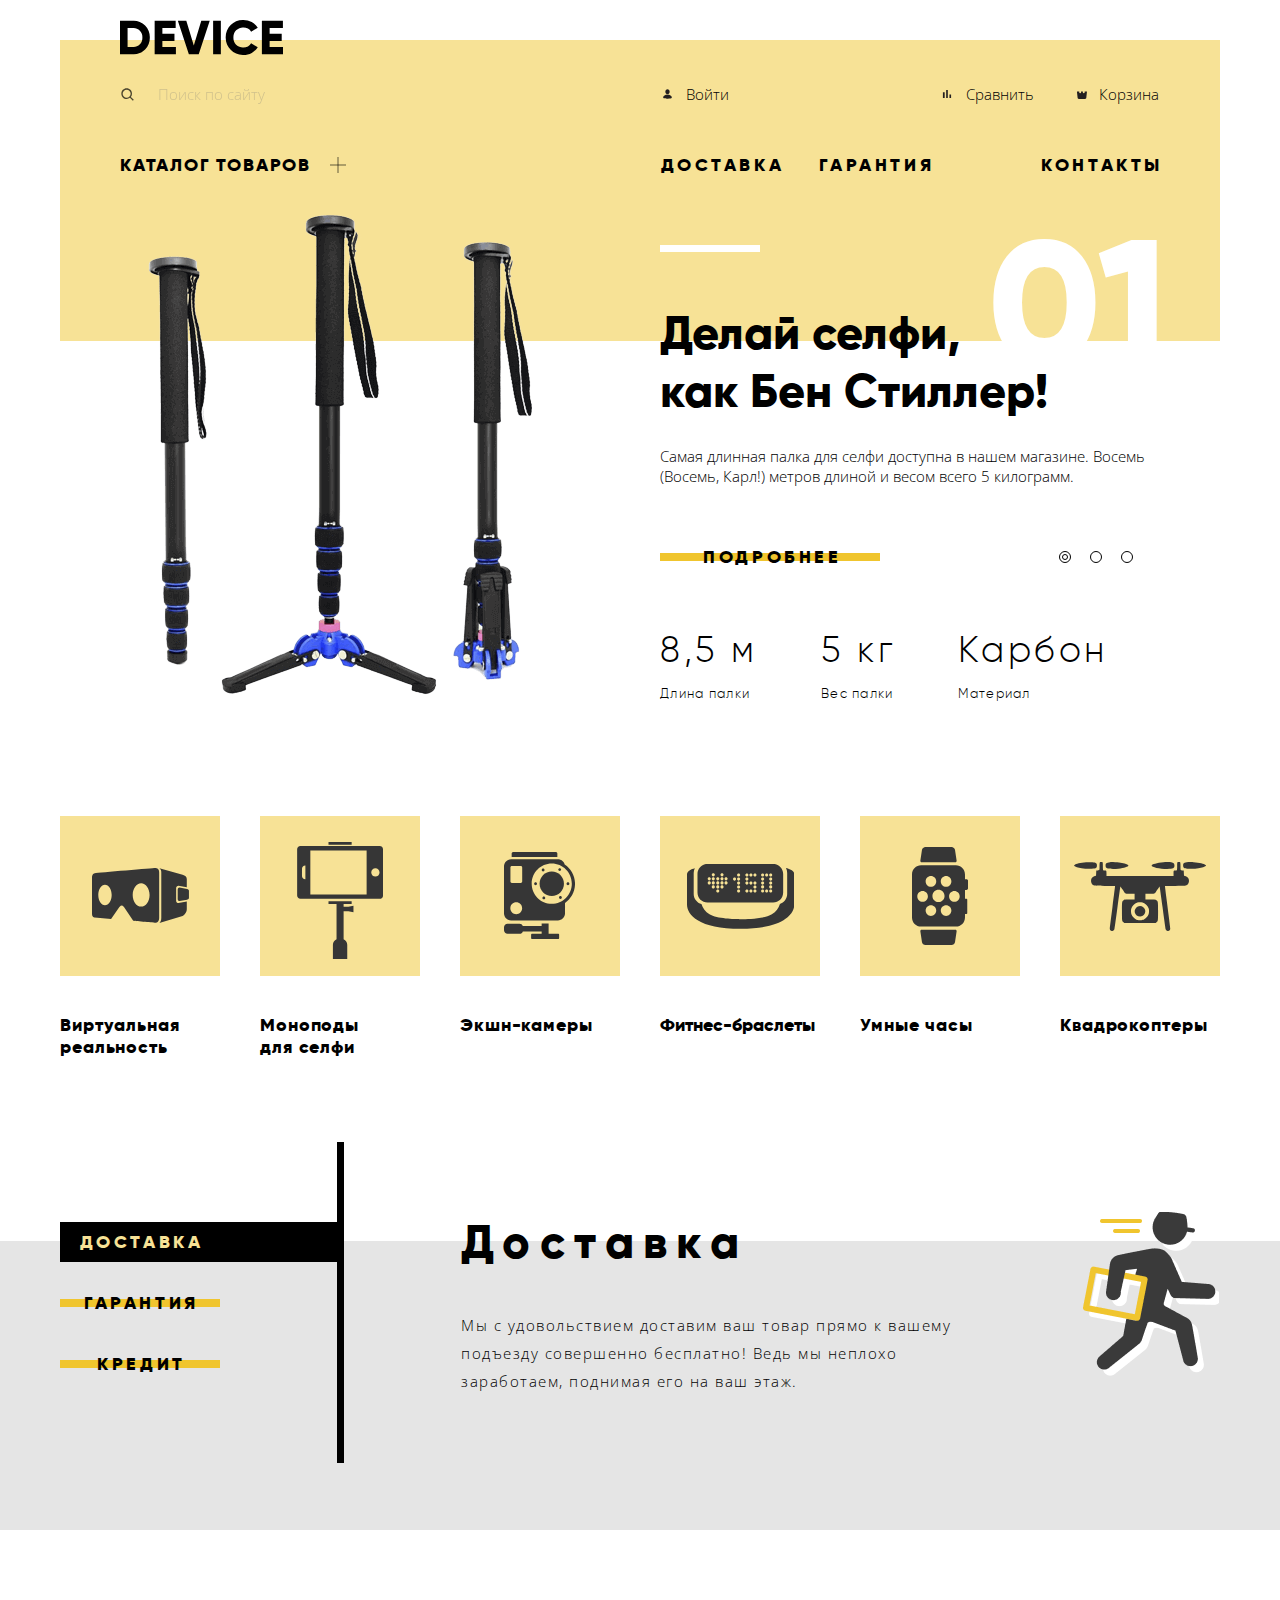
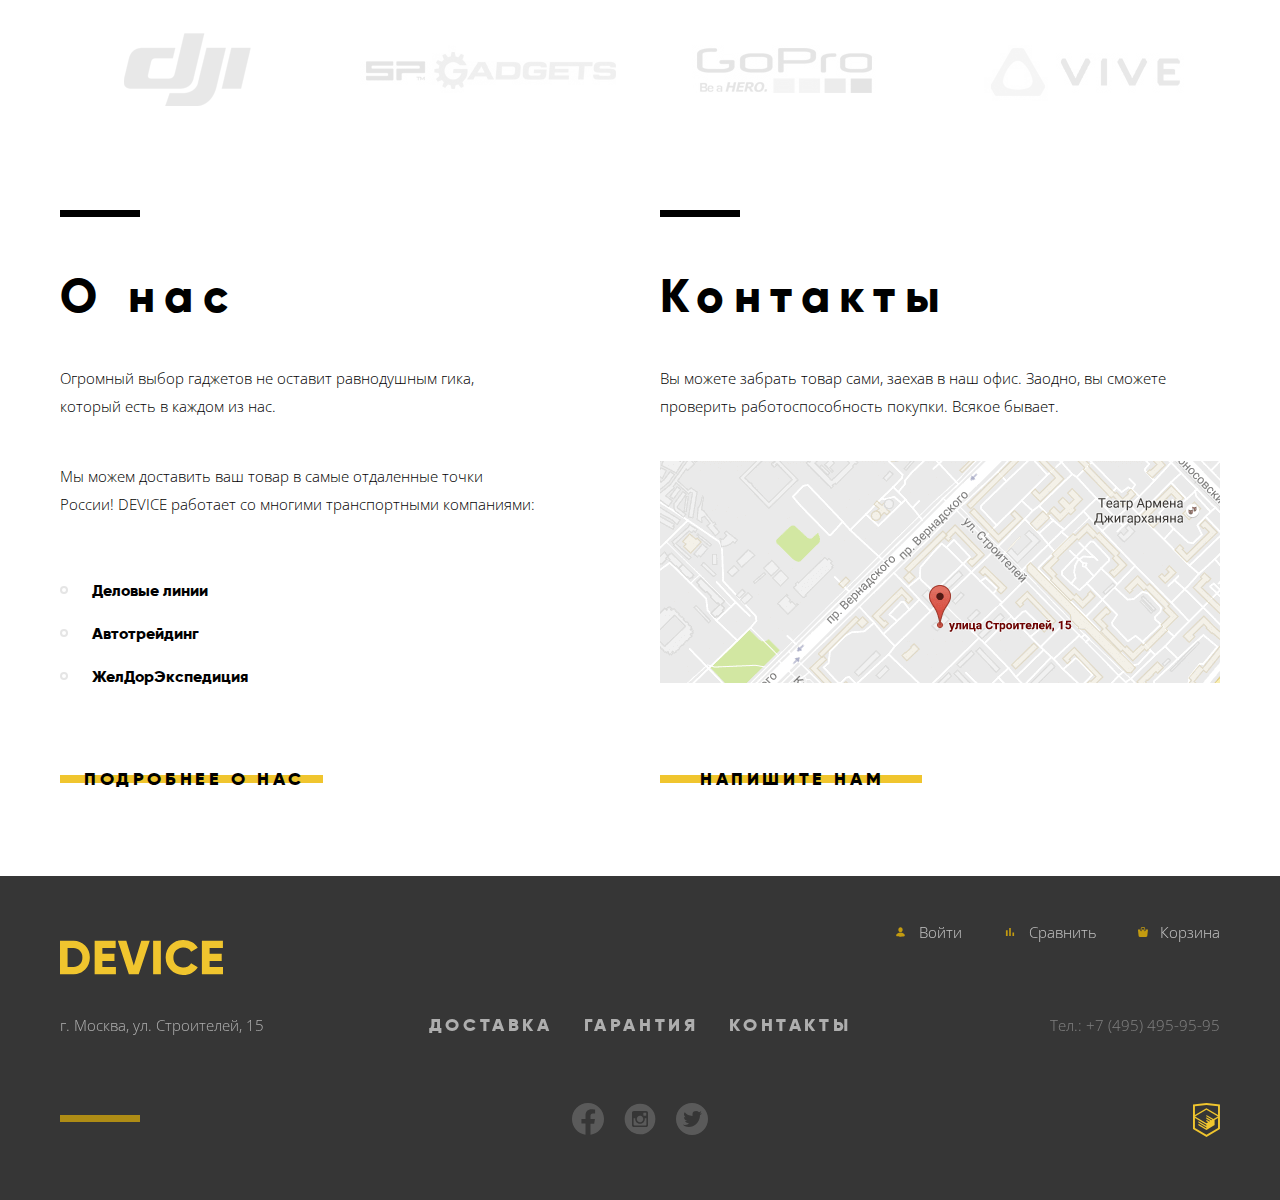
==== commit 4347d8db: "Исправляет замечания наставника после первой проверки Д7." ====
--- a/index.html
+++ b/index.html
@@ -4,11 +4,11 @@
   <meta charset="utf-8">
   <title>HTML Academy: Девайс</title>
   <link href="https://fonts.googleapis.com/css2?family=Open+Sans:wght@300;400&display=swap" rel="stylesheet">
-  <link rel="stylesheet" href="css/normalize.css">
-  <link rel="stylesheet" href="css/style.min.css">
+  <link rel="stylesheet" href="css/normalize.min.css">
+  <link rel="stylesheet" href="css/style.css">
 </head>
 <body>
-  <header>
+  <header class="main-header">
     <div class="wrapper header-index-page">
       <a class="logo" href="index.html" title="Логотип интернет-магазина модных девайсов и умных гаджетов для гиков Девайс">
         <svg width="163" height="35" viewBox="0 0 163 35" fill="none" xmlns="http://www.w3.org/2000/svg">
@@ -71,7 +71,7 @@
       </nav>
     </div>
   </header>
-  <main>
+  <main class="main-content">
     <h1 class="visually-hidden">Интернет-магазин модных девайсов и умных гаджетов для гиков Девайс</h1>
     <section class="slider">
       <div class="wrapper">
@@ -84,9 +84,9 @@
                 5 килограмм.</p>
               <div class="slider-props">
                 <h4 class="visually-hidden">Характеристики</h4>
-                <p><span>Длина палки </span><span>8,5 м</span></p>
-                <p><span>Вес палки </span><span>5 кг</span></p>
-                <p><span>Материал </span><span>Карбон</span></p>
+                <p class="item-property"><span>Длина палки </span><span>8,5 м</span></p>
+                <p class="item-property"><span>Вес палки </span><span>5 кг</span></p>
+                <p class="item-property"><span>Материал </span><span>Карбон</span></p>
               </div>
               <a href="blank.html" class="button">Подробнее</a>
             </div>
@@ -100,7 +100,7 @@
               <p>Мотивирующие фитнес-браслеты помогут найти в себе силы<br> не пропускать занятия и соблюдать диету.</p>
               <div class="slider-props">
                 <h4 class="visually-hidden">Характеристики</h4>
-                <p><span>Без подзарядки </span><span>48 часов</span></p>
+                <p class="item-property"><span>Без подзарядки </span><span>48 часов</span></p>
               </div>
               <a href="blank.html" class="button">Подробнее</a>
             </div>
@@ -116,8 +116,8 @@
               </p>
               <div class="slider-props">
                 <h4 class="visually-hidden">Характеристики</h4>
-                <p><span>Дальность полета </span><span>800 м</span></p>
-                <p><span>Радиус поражения </span><span>50 м</span></p>
+                <p class="item-property"><span>Дальность полета </span><span>800 м</span></p>
+                <p class="item-property"><span>Радиус поражения </span><span>50 м</span></p>
               </div>
               <a href="blank.html" class="button">Подробнее</a>
             </div>
@@ -255,7 +255,7 @@
           <p>Огромный выбор гаджетов не оставит равнодушным гика, который есть в каждом из нас.</p>
           <p>Мы можем доставить ваш товар в самые отдаленные точки России! DEVICE работает со многими транспортными
             компаниями:</p>
-          <ul>
+          <ul class="companies-list">
             <li>Деловые линии</li>
             <li>Автотрейдинг</li>
             <li>ЖелДорЭкспедиция</li>
@@ -302,10 +302,10 @@
       <button class="modal-close" type="button" aria-label="Закрыть"></button>
     </div>
   </main>
-  <footer>
+  <footer class="main-footer">
     <div class="wrapper">
       <a class="footer-logo" href="index.html" title="Логотип интернет-магазина модных девайсов и умных гаджетов для гиков Девайс">
-        <svg width="163" height="35" viewBox="0 0 163 35" fill="none" xmlns="http://www.w3.org/2000/svg">
+        <svg class="footer-logo-img" width="163" height="35" viewBox="0 0 163 35" fill="none" xmlns="http://www.w3.org/2000/svg">
           <path fill-rule="evenodd" clip-rule="evenodd" d="M-0.151001 0.701993V34.302H13.381C15.5624 34.3553 17.7309 33.954 19.7487 33.1235C21.7665 32.2929 23.5892 31.0514 25.101 29.478C26.6506 27.9007 27.8665 26.0273 28.6761 23.9697C29.4857 21.912 29.8724 19.7124 29.813 17.502C29.8724 15.2916 29.4857 13.092 28.6761 11.0343C27.8665 8.97669 26.6506 7.1033 25.101 5.52599C23.5891 3.9527 21.7663 2.7113 19.7486 1.88079C17.7308 1.05028 15.5623 0.648834 13.381 0.701993H-0.151001ZM7.582 26.91V8.09099H13.382C14.5845 8.04309 15.7838 8.24675 16.903 8.68895C18.0223 9.13115 19.0369 9.80215 19.882 10.659C20.7304 11.5766 21.3875 12.6541 21.8149 13.8285C22.2422 15.0029 22.4313 16.2507 22.371 17.499C22.4313 18.7473 22.2423 19.9951 21.8149 21.1695C21.3876 22.3439 20.7305 23.4214 19.882 24.339C19.0371 25.196 18.0225 25.8672 16.9032 26.3094C15.7839 26.7516 14.5845 26.9551 13.382 26.907H7.582V26.91ZM42.382 20.958H54.464V13.658H42.378V8.09099H55.669V0.701993H34.645V34.302H55.91V26.91H42.378V20.958H42.382ZM78.725 34.302L89.744 0.701993H81.286L73.795 25.422L66.304 0.701993H57.847L68.866 34.302H78.725ZM93.125 34.302H100.858V0.701993H93.125V34.302ZM131.74 32.886C134.233 31.574 136.321 29.6076 137.781 27.198L131.111 23.358C130.381 24.659 129.279 25.7121 127.946 26.382C126.505 27.1262 124.903 27.504 123.282 27.482C121.962 27.5449 120.643 27.3343 119.408 26.8635C118.173 26.3927 117.048 25.6718 116.105 24.746C115.195 23.7791 114.489 22.6393 114.028 21.3942C113.568 20.1492 113.362 18.8242 113.423 17.498C113.362 16.1718 113.568 14.8468 114.028 13.6017C114.489 12.3567 115.195 11.2168 116.105 10.25C117.048 9.32422 118.173 8.60333 119.408 8.13252C120.643 7.6617 121.962 7.45113 123.282 7.51399C124.893 7.49098 126.486 7.86172 127.921 8.59399C129.263 9.2718 130.373 10.3326 131.111 11.642L137.781 7.80199C136.294 5.39746 134.191 3.43378 131.691 2.11399C129.109 0.720899 126.216 0.00268346 123.282 0.0259933C113.503 -0.246007 105.485 7.71699 105.691 17.498C105.483 27.279 113.5 35.245 123.279 34.974C126.229 35.0012 129.138 34.283 131.737 32.886H131.74ZM149.621 20.958H161.703V13.658H149.618V8.09099H162.908V0.701993H141.885V34.302H163.15V26.91H149.618V20.958H149.621Z" />
         </svg>
       </a>
--- a/css/style.css
+++ b/css/style.css
@@ -0,0 +1,2286 @@
+/*
+* Prefixed by https://autoprefixer.github.io
+* PostCSS: v7.0.29,
+* Autoprefixer: v9.7.6
+* Browsers: last 2 version,not dead,not ie <= 11
+*/
+
+@charset "UTF-8";
+
+/* Переменные */
+:root {
+  --basic-black: #000000;
+  --basic-dark: #363636;
+  --basic-white: #FFFFFF;
+  --basic-grey: #464646;
+  --basic-grey-light: #E5E5E5;
+  --basic-half-grey-light: #EBEBEB;
+  --special-yellow: #F7E296;
+  --special-green: #91C92F;
+  --special-grey: #D9D9D9;
+  --special-grey-light: #A6A6A6;
+  --special-yellow-light: #F7E296;
+  --special-yellow-dark: #F0C52E;
+  --status-pink: #F6DADA;
+  --footer-yellow: #FFC600;
+  --input-grey: #F2F2F2;
+  --input-grey-hover: #EAEAEA;
+}
+
+/* Локальные шрифты */
+@font-face {
+  font-family: 'Gilroy Extra Bold';
+  src: url('../fonts/gilroyextrabold.woff2') format('woff2'), url('../fonts/gilroyextrabold.woff') format('woff');
+  font-weight: 800;
+}
+
+@font-face {
+  font-family: 'Gilroy Light';
+  src: url('../fonts/gilroylight.woff2') format('woff2'), url('../fonts/gilroylight.woff') format('woff');
+  font-weight: 300;
+}
+
+/* Глобальные стили */
+*,
+*::before,
+*::after {
+  box-sizing: border-box;
+}
+
+body {
+  display: grid;
+  grid-template-rows: -webkit-min-content 1fr 324px;
+  grid-template-rows: min-content 1fr 324px;
+  margin: 0;
+  padding-top: 40px;
+  min-width: 1160px;
+  font-family: 'Open Sans', 'Arial', sans-serif;
+  font-weight: 300;
+  font-size: 15px;
+  line-height: 28px;
+  color: var(--basic-black);
+  background-color: var(--basic-white);
+}
+
+img {
+  max-width: 100%;
+  height: auto;
+}
+
+a {
+  text-decoration: none;
+}
+
+.visually-hidden:not(:focus):not(:active),
+input[type='checkbox'].visually-hidden,
+input[type='radio'].visually-hidden {
+  position: absolute;
+  width: 1px;
+  height: 1px;
+  margin: -1px;
+  padding: 0;
+  border: 0;
+  white-space: nowrap;
+  clip: rect(0, 0, 0, 0);
+  -webkit-clip-path: inset(100%);
+  clip-path: inset(100%);
+  overflow: hidden;
+}
+
+.wrapper {
+  width: 1160px;
+  margin: 0 auto;
+}
+
+.wrapper h1 {
+  font-family: 'Gilroy Extra Bold', 'Arial Black', sans-serif;
+  font-weight: 800;
+  font-size: 47px;
+  line-height: 58px;
+  color: var(--basic-black);
+}
+
+.button,
+.button:visited {
+  margin: 0;
+  padding: 9px 10px;
+  border: none;
+  display: inline-block;
+  font-family: 'Gilroy Extra Bold', 'Arial Black', sans-serif;
+  font-weight: 800;
+  font-size: 18px;
+  line-height: 22px;
+  letter-spacing: 0.2em;
+  text-transform: uppercase;
+  color: var(--basic-black);
+  text-align: center;
+  vertical-align: middle;
+  cursor: pointer;
+  background-color: transparent;
+  background-image: url('../img/misc/button-rectangle-bg.svg');
+  background-position: center center;
+  background-repeat: repeat-x;
+  transition: background 500ms;
+}
+
+.button:hover {
+  background-image: none;
+  background-color: var(--special-yellow-dark);
+  transition: background 500ms;
+}
+
+.button:focus {
+  opacity: unset;
+  transition: all 1s;
+}
+
+.button:active {
+  opacity: 0.3;
+}
+
+/* Хедер */
+.main-header .wrapper {
+  position: relative;
+  padding-top: 28px;
+  padding-right: 57px;
+  padding-left: 60px;
+  border-bottom: 23px solid var(--special-yellow);
+  display: flex;
+  flex-direction: row;
+  flex-wrap: wrap;
+  align-items: flex-start;
+  background-color: var(--special-yellow);
+}
+
+/* Логотип в шапке */
+.logo,
+.logo:visited {
+  position: absolute;
+  top: -20px;
+  left: 60px;
+  display: block;
+}
+
+.logo:hover {
+  opacity: 0.6;
+}
+
+.logo:active,
+.logo:focus {
+  opacity: 0.3;
+}
+
+.logo svg {
+  width: 163px;
+  height: 35px;
+}
+
+/* Форма поиска в шапке */
+.search-form {
+  position: relative;
+  width: 440px;
+  margin-right: auto;
+  margin-bottom: 32px;
+  display: flex;
+  flex-direction: row;
+  justify-content: space-between;
+  align-items: center;
+  font-family: 'Open Sans', 'Arial', sans-serif;
+  font-weight: 300;
+  font-size: 15px;
+  line-height: 20px;
+  color: var(--basic-black);
+}
+
+.search-form label::after {
+  content: '';
+  position: absolute;
+  top: 19px;
+  width: 16px;
+  height: 16px;
+  background-color: var(--special-yellow);
+  background-image: url('../img/misc/icon_search.svg');
+  background-position: center center;
+  background-repeat: no-repeat;
+}
+
+.search-form input {
+  width: 100%;
+  margin: 0;
+  padding: 16px 21px 16px 38px;
+  border: none;
+  border-bottom: 2px solid var(--special-yellow);
+  display: block;
+  font-family: 'Open Sans', 'Arial', sans-serif;
+  font-weight: 300;
+  font-size: 15px;
+  line-height: 20px;
+  text-align: left;
+  opacity: 0.3;
+  background-color: var(--special-yellow);
+}
+
+.search-form input:hover {
+  opacity: 0.6;
+}
+
+.search-form input:focus,
+.search-form input:valid {
+  outline: none;
+  border-bottom: 2px solid var(--basic-black);
+  opacity: unset;
+}
+
+/* Кнопка Найти */
+.search-form button {
+  width: 84px;
+  padding: 15px 17px;
+  border-radius: unset;
+  font-family: 'Open Sans', 'Arial', sans-serif;
+  font-weight: 300;
+  font-size: 15px;
+  line-height: 20px;
+  text-transform: uppercase;
+  border: none;
+  color: var(--special-yellow);
+  background-color: var(--special-yellow);
+}
+
+.search-form button:focus {
+  outline: none;
+  border: 2px solid var(--special-yellow);
+}
+
+.search-form input:focus+button,
+.search-form input:valid+button:active {
+  border: 2px solid var(--basic-black);
+  color: var(--basic-black);
+  cursor: pointer;
+}
+
+.search-form input:focus+button:hover,
+.search-form input:valid+button:hover {
+  border: 2px solid var(--basic-black);
+  color: var(--basic-white);
+  background-color: var(--basic-black);
+  cursor: pointer;
+}
+
+.search-form input:valid+button:active,
+.search-form input:invalid+button:active {
+  border: 2px solid var(--basic-black);
+  color: rgba(255, 255, 255, 0.3);
+  background-color: var(--basic-black);
+  cursor: pointer;
+}
+
+/* Меню пользователя */
+.user-menu {
+  width: 50%;
+  margin: 0;
+  margin-top: 12px;
+  padding: 0;
+  display: flex;
+  flex-direction: row;
+  flex-wrap: wrap;
+  justify-content: space-between;
+  align-items: center;
+  list-style-type: none;
+}
+
+.header-index-page .user-menu {
+  margin-top: 16px;
+  padding-right: 4px;
+}
+
+.login {
+  margin-right: auto;
+}
+
+.user-menu-item {
+  margin-left: 19px;
+}
+
+.user-menu-item:last-child {
+  margin-left: 43px;
+}
+
+.user-menu-link {
+  display: flex;
+  flex-direction: row;
+  align-items: baseline;
+  font-family: 'Open Sans', 'Arial', sans-serif;
+  font-weight: 300;
+  font-size: 15px;
+  line-height: 20px;
+  color: var(--basic-black);
+}
+
+.user-menu-link,
+.user-menu-link:visited {
+  color: var(--basic-black);
+}
+
+.user-menu-link:hover,
+.user-menu-link:focus {
+  opacity: 0.6;
+}
+
+.user-menu-link:active {
+  opacity: 0.3;
+}
+
+.user-menu-link svg {
+  margin: auto;
+  margin-right: 12px;
+}
+
+/* Кнопка выхода из личного кабинета */
+.logout {
+  margin-right: auto;
+  padding-left: 2px;
+  flex-grow: 1;
+}
+
+.logout:hover,
+.logout:focus {
+  opacity: unset;
+}
+
+.logout:active {
+  opacity: 0.3;
+}
+
+.logout-button {
+  margin: 0;
+  padding: 0;
+  background: none;
+  border: none;
+  font-family: 'Open Sans', 'Arial', sans-serif;
+  font-weight: 300;
+  font-size: 15px;
+  line-height: 20px;
+  color: var(--basic-black);
+  opacity: 0.3;
+  cursor: pointer;
+}
+
+.logout-button:hover,
+.logout-button:focus {
+  opacity: 0.6;
+}
+
+.logout-button:active {
+  opacity: 0.3;
+}
+
+/* Главное навигационное меню */
+.navbar {
+  width: 100%;
+}
+
+.mainmenu-list {
+  position: relative;
+  display: flex;
+  flex-direction: row;
+  flex-wrap: wrap;
+  align-items: baseline;
+  margin: 0;
+  padding: 0;
+  list-style-type: none;
+}
+
+.mainmenu-item {
+  margin-right: 16px;
+  margin-left: 19px;
+}
+
+.mainmenu-item:first-child {
+  min-width: 50%;
+  margin-left: 0;
+  margin-right: 0;
+}
+
+.mainmenu-item:last-child {
+  margin-left: auto;
+  margin-right: 0;
+}
+
+.mainmenu-item > a,
+.mainmenu-item > a:visited {
+  margin: 0;
+  margin-bottom: 27px;
+  padding: 0;
+  display: block;
+  font-family: 'Gilroy Extra Bold', 'Arial Black', sans-serif;
+  font-weight: 800;
+  font-size: 18px;
+  line-height: 22px;
+  letter-spacing: 0.2em;
+  text-transform: uppercase;
+  color: var(--basic-black);
+}
+
+.mainmenu-item:first-child > a {
+  letter-spacing: 0.1em;
+}
+
+.mainmenu a:hover,
+.mainmenu a:focus {
+  opacity: 0.6;
+}
+
+.mainmenu a:active {
+  opacity: 0.3;
+}
+
+.product-catalog {
+  position: relative;
+  margin-right: 13px;
+}
+
+.product-catalog::before,
+.product-catalog::after {
+  position: absolute;
+  left: 210px;
+  top: 10px;
+  bottom: 0;
+  content: '';
+  display: block;
+  width: 16px;
+  height: 2px;
+  background-color: rgba(0, 0, 0, 0.3);
+}
+
+.product-catalog::after {
+  transform: rotate(90deg);
+}
+
+.submenu-toggle-button {
+  position: absolute;
+  left: 206px;
+  top: 0;
+  width: 24px;
+  height: 24px;
+  margin: 0;
+  padding: 0;
+  border: none;
+  background-color: transparent;
+  cursor: pointer;
+}
+
+/* Выпадающее меню */
+.submenu {
+  position: absolute;
+  right: -57px;
+  z-index: 5;
+  width: 1160px;
+  margin: 0;
+  padding: 0;
+  padding-top: 3px;
+  padding-bottom: 43px;
+  padding-left: 60px;
+  display: grid;
+  grid-template-columns: repeat(3, -webkit-max-content);
+  grid-template-columns: repeat(3, max-content);
+  grid-template-rows: repeat(3, -webkit-min-content);
+  grid-template-rows: repeat(3, min-content);
+  grid-auto-flow: column;
+  grid-gap: 16px 63px;
+  list-style-type: none;
+  background-color: var(--special-yellow);
+}
+
+.submenu .index-page {
+  position: absolute;
+}
+
+.submenu li:last-child {
+  grid-column-start: 3;
+}
+
+.submenu a,
+.submenu a:visited {
+  margin: 0;
+  padding: 0;
+  display: block;
+  font-family: 'Open Sans', 'Arial', sans-serif;
+  font-weight: 300;
+  font-size: 15px;
+  line-height: 20px;
+  letter-spacing: normal;
+  text-transform: none;
+  color: var(--basic-black);
+}
+
+.submenu a:hover,
+.submenu a:focus {
+  opacity: 0.6;
+}
+
+.submenu a:active {
+  opacity: 0.3;
+}
+
+/* Главный контент */
+/* Индексная страница */
+.main-content {
+  position: relative;
+}
+
+/* Слайдер Топ-3 по продажам */
+.slider {
+  margin-bottom: 67px;
+  grid-column: span 2;
+}
+
+.slider .wrapper {
+  position: relative;
+}
+
+.slider-list {
+  position: relative;
+  margin: 0;
+  padding: 0;
+  border-top: 115px solid var(--special-yellow);
+  list-style-type: none;
+}
+
+ul.slider-list {
+  counter-reset: slide-number;
+}
+
+.slider-item {
+  position: relative;
+  top: -37px;
+  display: flex;
+  flex-direction: row;
+}
+
+.slider-item::before {
+  position: absolute;
+  right: 51px;
+  top: -110px;
+  z-index: 1;
+  display: inline-block;
+  font-family: 'Gilroy Extra Bold', 'Arial Black', sans-serif;
+  font-weight: 800;
+  font-size: 179px;
+  line-height: 219px;
+  text-transform: uppercase;
+  vertical-align: middle;
+  color: var(--basic-white);
+}
+
+.slider-item::before {
+  counter-increment: slide-number;
+  content: "0" counter(slide-number);
+}
+
+.slider-text {
+  width: 50%;
+  padding-left: 20px;
+  display: flex;
+  flex-direction: column;
+  align-items: flex-start;
+  order: 1;
+}
+
+a.slider-image {
+  width: 50%;
+  display: flex;
+  flex-direction: row;
+  justify-content: center;
+}
+
+.selfie-stick {
+  position: absolute;
+  top: -93px;
+  left: 88px;
+}
+
+.fitness-tracker {
+  position: absolute;
+  top: -67px;
+  left: 116px;
+}
+
+.quadcopter {
+  position: absolute;
+  left: 30px;
+  top: -11px;
+}
+
+.slider-text h3 {
+  position: relative;
+  z-index: 2;
+  padding: 0;
+  margin: 0;
+  margin-bottom: 26px;
+  font-family: 'Gilroy Extra Bold', 'Arial Black', sans-serif;
+  font-weight: 800;
+  font-size: 47px;
+  line-height: 58px;
+  color: var(--basic-black);
+}
+
+.slider-text h3::before {
+  position: absolute;
+  top: -59px;
+  content: '';
+  width: 100px;
+  height: 7px;
+  display: block;
+  background-color: var(--basic-white);
+}
+
+.slider-text > p {
+  padding: 0;
+  padding-right: 75px;
+  margin-top: 0;
+  margin-left: 0;
+  margin-bottom: 51px;
+  font-family: 'Open Sans', 'Arial', sans-serif;
+  font-weight: 300;
+  font-size: 15px;
+  line-height: 20px;
+  color: var(--basic-black);
+}
+
+/* Характеристики товара в слайдере */
+.slider-props {
+  width: 448px;
+  display: flex;
+  flex-direction: row;
+  justify-content: space-between;
+  order: 1;
+}
+
+.item-property {
+  padding: 0;
+  margin: 0;
+  display: flex;
+  flex-direction: column;
+}
+
+.item-property span:first-child {
+  order: 2;
+  font-family: 'Gilroy Light', 'Arial', sans-serif;
+  font-weight: 300;
+  font-size: 13px;
+  line-height: 15px;
+  letter-spacing: 0.1em;
+  color: var(--basic-black);
+}
+
+.item-property span:last-child {
+  margin-bottom: 15px;
+  flex-shrink: 0;
+  font-family: 'Gilroy Light', 'Arial', sans-serif;
+  font-weight: 300;
+  font-size: 36px;
+  line-height: 42px;
+  letter-spacing: 0.1em;
+  color: var(--basic-black);
+}
+
+/* Ссылка - кнопка подробнее в слайдере */
+.slider-text a.button {
+  width: 220px;
+  padding-left: 15px;
+  margin-bottom: 52px;
+}
+
+/* Переключатели слайдов */
+.slider-controls {
+  position: absolute;
+  right: 87px;
+  bottom: 168px;
+}
+
+.slider-controls button {
+  padding: 0;
+  margin: 0;
+  margin-left: 15px;
+  width: 12px;
+  height: 12px;
+  border: 1px solid var(--basic-black);
+  border-radius: 50%;
+  background-color: var(--basic-white);
+}
+
+.slide-current {
+  background-image: url('../img/misc/slider-dot-bg.svg');
+  background-position: center center;
+  background-repeat: no-repeat;
+}
+
+/* Популярные товары */
+.popular {
+  position: relative;
+  margin-bottom: 68px;
+  grid-column: span 2;
+}
+
+.popular ul {
+  margin: 0;
+  padding: 0;
+  display: flex;
+  flex-direction: row;
+  flex-wrap: wrap;
+  justify-content: flex-start;
+  list-style-type: none;
+}
+
+.popular-list {
+  display: flex;
+  flex-direction: row;
+  flex-wrap: wrap;
+  justify-content: space-between;
+}
+
+.popular-list-item {
+  width: 160px;
+  margin-right: 40px;
+  padding-top: 11px;
+}
+
+.popular-list-item:last-child {
+  margin-right: 0;
+}
+
+.popular-title {
+  margin: 0;
+  padding: 0;
+  font-family: 'Gilroy Extra Bold', 'Arial Black', sans-serif;
+  font-weight: 800;
+  font-size: 18px;
+  line-height: 22px;
+  letter-spacing: 0.05em;
+  color: var(--basic-black);
+}
+
+.popular-title::before {
+  content: '';
+  width: 160px;
+  height: 160px;
+  display: block;
+  margin-bottom: 38px;
+  background-color: var(--special-yellow-light);
+  background-position: center center;
+  background-repeat: no-repeat;
+}
+
+.virtual-reality::before {
+  background-image: url('../img/popular/virtual-reality.svg');
+  background-position: center 52px;
+}
+
+.monopods-for-selfies::before {
+  background-image: url('../img/popular/monopods-for-selfies.svg');
+  background-position: center 26px;
+}
+
+.action-cameras::before {
+  background-image: url('../img/popular/action-cameras.svg');
+  background-position: 44px 36px;
+}
+
+.fitness-bracelets::before {
+  background-image: url('../img/popular/fitness-bracelets.svg');
+}
+
+.smartwatch::before {
+  background-image: url('../img/popular/smartwatch.svg');
+}
+
+.quads::before {
+  background-image: url('../img/popular/quadcopters.svg');
+}
+
+.popular-link:active .popular-title {
+  opacity: 0.3;
+}
+
+.popular-title:hover::before {
+  background-color: var(--special-yellow-dark);
+}
+
+.fitness-bracelets {
+  letter-spacing: 0;
+}
+
+/* Блок Наши услуги*/
+.services {
+  margin-bottom: 91px;
+  border-top: 115px solid var(--basic-white);
+  grid-column: span 2;
+  background-color: var(--basic-grey-light);
+}
+
+.services .wrapper {
+  position: relative;
+  display: flex;
+  flex-direction: row;
+}
+
+.service-list {
+  position: relative;
+  top: -19px;
+  margin: 0;
+  padding: 0;
+  list-style-type: none;
+}
+
+.service-list::after {
+  position: absolute;
+  top: -80px;
+  left: 100%;
+  content: '';
+  width: 7px;
+  height: 111%;
+  display: block;
+  background-color: var(--basic-black);
+}
+
+.service-list li {
+  width: 277px;
+  margin-bottom: 21px;
+}
+
+.service-list .button {
+  min-width: 160px;
+  padding-left: 13px;
+}
+
+.button-current {
+  width: 277px;
+  padding-right: 127px;
+  color: var(--special-yellow);
+  border-radius: 0;
+  background-color: var(--basic-black);
+  background-image: none;
+}
+
+.button-current:hover {
+  color: var(--basic-black);
+}
+
+.service-description {
+  position: relative;
+  margin: 0;
+  padding: 0;
+  padding-left: 124px;
+  padding-bottom: 135px;
+  list-style-type: none;
+}
+
+.service-description li {
+  position: relative;
+}
+
+.service-description h3 {
+  position: relative;
+  top: -28px;
+  margin: 0;
+  margin-bottom: 12px;
+  padding: 0;
+  display: block;
+  font-family: 'Gilroy Extra Bold', 'Arial Black', sans-serif;
+  font-weight: 800;
+  font-size: 47px;
+  line-height: 58px;
+  letter-spacing: 0.2em;
+  color: var(--basic-black);
+}
+
+.service-description p {
+  margin: 0;
+  padding: 0;
+  font-family: 'Open Sans', 'Arial', sans-serif;
+  font-weight: 300;
+  font-size: 15px;
+  line-height: 28px;
+  letter-spacing: 0.1em;
+  color: var(--basic-black);
+}
+
+.delivery {
+  padding-right: 217px;
+}
+
+.delivery::after {
+  position: absolute;
+  top: -29px;
+  right: 1px;
+  content: '';
+  width: 136px;
+  height: 164px;
+  display: block;
+  background-color: transparent;
+  background-image: url('../img/services-bg/delivery.png');
+  background-position: 0 0;
+  background-repeat: no-repeat;
+}
+
+.warranty {
+  padding-right: 189px;
+}
+
+.warranty::after {
+  position: absolute;
+  top: -47px;
+  right: -17px;
+  content: '';
+  width: 171px;
+  height: 195px;
+  display: block;
+  background-color: transparent;
+  background-image: url('../img/services-bg/warranty.png');
+  background-position: 0 0;
+  background-repeat: no-repeat;
+}
+
+.credit {
+  padding-right: 189px;
+}
+
+.credit::after {
+  position: absolute;
+  top: -52px;
+  right: 8px;
+  content: '';
+  width: 156px;
+  height: 188px;
+  display: block;
+  background-color: transparent;
+  background-image: url('../img/services-bg/credit.png');
+  background-position: 0 0;
+  background-repeat: no-repeat;
+}
+
+.vertical-rectangle {
+  position: absolute;
+  bottom: 68px;
+  left: 277px;
+  width: 7px;
+  height: 320px;
+  background-color: var(--basic-black);
+}
+
+/* Блок Наши партнеры */
+.logotypes {
+  grid-column: span 2;
+  margin-bottom: 99px;
+}
+
+.logotypes-list {
+  margin: 0;
+  padding: 0;
+  display: flex;
+  flex-direction: row;
+  flex-wrap: wrap;
+  justify-content: space-evenly;
+  list-style-type: none;
+}
+
+.logotypes-item {
+  margin-right: 40px;
+}
+
+.logotypes-item:last-child {
+  margin-right: 0;
+}
+
+.logotypes-link img,
+.logotypes-link:visited img {
+  opacity: 0.1;
+  -webkit-filter: grayscale(100%);
+  filter: grayscale(100%);
+}
+
+.logotypes-link:hover img,
+.logotypes-link:focus img {
+  opacity: unset;
+  -webkit-filter: unset;
+  filter: unset;
+}
+
+/* Блок О нас */
+.info {
+  grid-column: span 2;
+}
+
+.info .wrapper {
+  padding-top: 39px;
+  padding-bottom: 77px;
+  display: flex;
+  flex-direction: row;
+}
+
+.info h2 {
+  position: relative;
+  margin: 0;
+  margin-bottom: 39px;
+  padding: 0;
+  display: block;
+  font-family: 'Gilroy Extra Bold', 'Arial Black', sans-serif;
+  font-weight: 800;
+  font-size: 47px;
+  line-height: 58px;
+  letter-spacing: 0.2em;
+  color: var(--basic-black);
+}
+
+.info h2::before {
+  position: absolute;
+  top: -57px;
+  content: '';
+  width: 80px;
+  height: 7px;
+  display: block;
+  background-color: var(--basic-black);
+}
+
+/* Блок О нас */
+.about-us {
+  position: relative;
+  width: 50%;
+  padding-right: 102px;
+  flex-shrink: 0;
+}
+
+.about-us p {
+  margin: 0;
+  padding: 0;
+  padding-bottom: 42px;
+}
+
+.companies-list {
+  position: relative;
+  margin: 0;
+  padding: 0;
+  padding-top: 17px;
+  padding-bottom: 53px;
+  flex-shrink: 0;
+  list-style-type: none;
+}
+
+.companies-list li {
+  padding-bottom: 15px;
+  font-family: 'Gilroy Extra Bold', 'Arial Black', sans-serif;
+  font-weight: 800;
+  font-size: 16px;
+  line-height: 28px;
+  color: var(--basic-black);
+}
+
+.companies-list li::before {
+  position: relative;
+  top: -2px;
+  content: '';
+  width: 8px;
+  height: 8px;
+  margin-right: 24px;
+  display: inline-block;
+  border: 2px solid var(--basic-grey-light);
+  border-radius: 50%;
+  vertical-align: middle;
+}
+
+.about-us a.button {
+  padding-left: 24px;
+  padding-right: 18px;
+}
+
+/* Блок Контакты */
+.contact-us {
+  position: relative;
+  width: 50%;
+  padding-left: 20px;
+  flex-shrink: 0;
+}
+
+.contact-us p {
+  margin-bottom: 41px;
+}
+
+.map {
+  margin-bottom: 68px;
+}
+
+.map-image-preview {
+  background-color: var(--input-grey-hover);
+}
+
+.contact-us a.button {
+  padding-left: 40px;
+  padding-right: 38px;
+}
+
+/* Страница каталога товаров */
+.wrapper-options {
+  margin-bottom: 50px;
+  padding-left: 60px;
+  padding-top: 44px;
+}
+
+.wrapper-options h1 {
+  margin: 0;
+  margin-bottom: 30px;
+  padding: 0;
+}
+
+/* Хлебные крошки */
+.breadcrumbs {
+  position: relative;
+  grid-column: span 2;
+  display: flex;
+  flex-direction: row;
+  margin: 0;
+  padding: 0;
+  list-style-type: none;
+}
+
+.breadcrumbs li {
+  position: relative;
+  margin-right: 30px;
+  display: flex;
+  flex-direction: row;
+  flex-wrap: wrap;
+  align-content: baseline;
+}
+
+.breadcrumbs li::after {
+  position: relative;
+  top: 5px;
+  left: 13px;
+  content: "";
+  width: 12px;
+  height: 12px;
+  display: block;
+  background-color: var(--basic-white);
+  background-image: url('../img/misc/icon_arrow_nav.svg');
+  background-position: center center;
+  background-repeat: no-repeat;
+}
+
+.breadcrumbs li:last-child::after {
+  content: unset;
+}
+
+.breadcrumbs a,
+.breadcrumbs a:visited {
+  font-family: 'Open Sans', 'Arial', sans-serif;
+  font-weight: 300;
+  font-size: 14px;
+  line-height: 19px;
+  color: var(--basic-black);
+  opacity: 0.3;
+}
+
+.breadcrumbs a:hover,
+.breadcrumbs a:focus {
+  opacity: 0.6;
+}
+
+.breadcrumbs a:active {
+  opacity: 0.1;
+}
+
+/* Блоки с фильтрами и карточками товаров */
+.nowrap {
+  display: grid;
+  grid-template-columns: 1fr 328px 832px 1fr;
+}
+
+.left-column {
+  position: relative;
+  grid-column: 1/3;
+  display: grid;
+  border-top: 70px solid #DCDCDC;
+  background-color: var(--basic-grey-light);
+}
+
+.right-column {
+  position: relative;
+  padding-left: 72px;
+  border-top: 70px solid var(--basic-grey-light);
+  grid-column: 3/5;
+  background-color: var(--basic-white);
+}
+
+/* Фильтр по характеристикам товаров */
+.product-filter {
+  position: relative;
+  top: -45px;
+  padding-right: 68px;
+  grid-column: 2;
+  justify-self: end;
+}
+
+.product-filter h2 {
+  margin: 0;
+  margin-right: 121px;
+  margin-bottom: 95px;
+  padding: 0;
+  font-family: 'Gilroy Extra Bold', 'Arial Black', sans-serif;
+  font-weight: 800;
+  font-size: 16px;
+  line-height: 20px;
+  letter-spacing: 0.1em;
+  text-transform: uppercase;
+  text-align: center;
+  color: var(--basic-black);
+}
+
+.product-filter fieldset {
+  margin: 0;
+  margin-bottom: 19px;
+  padding: 0;
+  border: none;
+}
+
+.product-filter legend {
+  width: 200px;
+  margin: 0;
+  padding: 0;
+  padding-top: 15px;
+  padding-bottom: 32px;
+  border-top: 2px solid var(--basic-black);
+  display: block;
+  font-family: 'Gilroy Extra Bold', 'Arial Black', sans-serif;
+  font-weight: 800;
+  font-size: 14px;
+  line-height: 17px;
+  letter-spacing: 0.1em;
+  color: var(--basic-black);
+}
+
+.product-filter input,
+.product-filter label {
+  cursor: pointer;
+}
+
+.product-filter button {
+  width: 200px;
+  margin-top: 3px;
+  padding-left: 5px;
+}
+
+/* Стоимость */
+.range-filter {
+  padding-top: 7px;
+  padding-bottom: 10px;
+}
+
+.range-controls {
+  margin-bottom: 5px;
+  position: relative;
+}
+
+.range-controls .scale {
+  height: 2px;
+  background-color: var(--basic-black);
+  opacity: 0.2;
+}
+
+.range-controls .bar {
+  width: 60%;
+  height: 2px;
+  background-color: var(--special-green);
+}
+
+.toggle {
+  width: 20px;
+  height: 20px;
+  padding: 0;
+  border: 8px solid var(--basic-white);
+  border-radius: 50%;
+  position: absolute;
+  top: -9px;
+  left: 0;
+  box-shadow: 0 2px 2px rgba(0, 0, 0, 0.18);
+  background-color: #C4C4C4;
+  cursor: pointer;
+}
+
+.toggle.toggle-max {
+  left: 114px;
+}
+
+.price-controls label {
+  font-family: 'Gilroy Light', 'Arial', sans-serif;
+  font-weight: 300;
+  font-size: 14px;
+  line-height: 16px;
+  color: var(--basic-black);
+}
+
+.price-controls input {
+  width: 60px;
+  padding: 10px 0;
+  margin-right: 15px;
+  border: 0;
+  font-family: inherit;
+  font-size: inherit;
+  background-color: var(--basic-grey-light);
+}
+/* Цвет */
+.filter-colors {
+  margin: 0;
+  padding: 0;
+  list-style-type: none;
+}
+
+.filter-colors li {
+  font-family: 'Open Sans', 'Arial', sans-serif;
+  font-weight: 300;
+  font-size: 14px;
+  line-height: 19px;
+  color: var(--basic-black);
+}
+
+.check {
+  margin-bottom: 20px;
+  padding-left: 42px;
+  position: relative;
+  display: block;
+}
+
+.check-box {
+  position: absolute;
+  top: -2px;
+  left: 0;
+  width: 24px;
+  height: 24px;
+  border: 2px solid var(--basic-black);
+  border-radius: 2px;
+}
+
+/* Unchecked*/
+.check-input + .check-box:hover {
+  opacity: 0.6;
+}
+
+.check-input + .check-box:active {
+  background-color: var(--basic-grey-light);
+  background-image: url('../img/misc/check.svg');
+  background-position: center center;
+  background-repeat: no-repeat;
+}
+
+/* Checked */
+.check-input:checked + .check-box {
+  background-color: var(--basic-grey-light);
+  background-image: url('../img/misc/check.svg');
+  background-position: center center;
+  background-repeat: no-repeat;
+}
+
+.check-input:checked + .check-box:hover {
+  opacity: 0.6;
+}
+
+.check-input:checked + .check-box:active {
+  background: none;
+}
+
+/* Focus*/
+.check-input:focus + .check-box {
+  outline: 2px solid var(--special-yellow);
+}
+
+/* Disabled*/
+.check-input:disabled + .check-box {
+  opacity: 0.25;
+}
+
+.check-input:disabled + .check-box + span {
+  color: var(--special-grey-light);
+}
+
+.check-input:checked:disabled + .check-box {
+  opacity: 0.25;
+}
+
+/* Радио кнопки */
+.radio {
+  margin-top: -5px;
+  margin-bottom: 17px;
+  padding-left: 40px;
+  position: relative;
+  display: block;
+}
+
+.radio-button {
+  position: absolute;
+  top: 2px;
+  left: 0;
+  width: 24px;
+  height: 24px;
+  border: 2px solid var(--basic-black);
+  border-radius: 50%;
+}
+
+/* Unchecked*/
+.radio-input + .check-box:hover {
+  opacity: 0.6;
+}
+
+.radio-input + .check-box:active {
+  background-color: var(--basic-grey-light);
+  background-image: url('../img/misc/check.svg');
+  background-position: center center;
+  background-repeat: no-repeat;
+}
+
+/* Checked */
+.radio-input:checked + .radio-button {
+  background-color: var(--basic-grey-light);
+  background-image: url('../img/misc/radio-dot-bg.svg');
+  background-position: center center;
+  background-repeat: no-repeat;
+}
+
+.radio-input:checked + .radio-button:hover {
+  opacity: 0.6;
+}
+
+.radio-input:checked + .radio-button:active {
+  background: none;
+}
+
+/* Focus*/
+.radio-input:focus + .radio-button {
+  outline: 2px solid var(--special-yellow);
+}
+
+/* Disabled*/
+.radio-input:disabled + .radio-button {
+  opacity: 0.25;
+}
+
+.radio-input:disabled + .radio-button + span {
+  color: var(--special-grey-light);
+}
+
+.radio-input:checked:disabled + .radio-button {
+  opacity: 0.25;
+}
+
+/* Сортировка товаров */
+.sorting {
+  width: 760px;
+  position: relative;
+  top: -58px;
+  display: flex;
+  flex-direction: row;
+  flex-wrap: wrap;
+  align-items: baseline;
+}
+
+.sorting h2,
+.sorting span {
+  font-family: 'Gilroy Extra Bold', 'Arial Black', sans-serif;
+  font-weight: 800;
+  font-size: 16px;
+  line-height: 20px;
+  letter-spacing: 0.1em;
+  text-transform: uppercase;
+  color: var(--basic-black);
+}
+
+.sorting span:first-child {
+  margin-right: 263px;
+}
+
+.sorting ul {
+  margin: 0;
+  margin-left: 73px;
+  padding: 0;
+  display: flex;
+  flex-direction: row;
+  list-style-type: none;
+}
+
+.sorting-types li {
+  margin-right: 30px;
+}
+
+.sorting-types a,
+.sorting-types a:visited {
+  font-family: 'Open Sans', 'Arial', sans-serif;
+  font-weight: normal;
+  font-size: 14px;
+  line-height: 19px;
+  color: var(--basic-black);
+  opacity: 0.3;
+}
+
+.sorting-types a:hover,
+.sorting-types a:focus {
+  opacity: 0.6;
+}
+
+.sorting-types a.active,
+.sorting-types a:active {
+  opacity: unset;
+}
+
+/* Сортировка по возрастанию и убыванию */
+ul.sorting-ascdesc {
+  padding-right: 4px;
+  margin-left: auto;
+}
+
+.sorting-ascdesc li {
+  margin: 0;
+  margin-left: 23px;
+  padding: 0;
+}
+
+.sorting-ascdesc a,
+.sorting-ascdesc a:visited {
+  opacity: 0.2;
+}
+
+.sorting-ascdesc a:hover,
+.sorting-ascdesc a:focus {
+  opacity: 0.4;
+}
+
+.sorting-ascdesc a.active,
+.sorting-ascdesc a:active {
+  opacity: unset;
+}
+
+/* Карточки товаров */
+.goods {
+  width: 760px;
+  margin: 0;
+  padding-top: 2px;
+  padding-bottom: 78px;
+  grid-column: span 2;
+}
+
+.goods-list {
+  margin: 0;
+  padding: 0;
+  display: flex;
+  flex-direction: row;
+  flex-wrap: wrap;
+  justify-content: space-between;
+  list-style-type: none;
+}
+
+/* Карточка товара */
+.goods-item {
+  position: relative;
+  margin: 0;
+  margin-top: 21px;
+  margin-bottom: 27px;
+  display: flex;
+  flex-direction: row;
+  flex-wrap: wrap;
+  align-content: baseline;
+  align-items: baseline;
+  width: 360px;
+  cursor:pointer;
+}
+
+.goods-item h2 {
+  margin: 0;
+  padding: 0;
+  flex: 1;
+  font-family: 'Gilroy Extra Bold', 'Arial Black', sans-serif;
+  font-weight: 800;
+  font-size: 18px;
+  line-height: 22px;
+  letter-spacing: 0.05em;
+}
+
+.item-title a {
+  color: var(--basic-black);
+}
+
+.new-item {
+  position: absolute;
+  top: 29px;
+  left: 271px;
+  font-family: 'Gilroy Extra Bold', 'Arial Black', sans-serif;
+  font-weight: 800;
+  font-size: 12px;
+  line-height: 15px;
+  color: rgba(0, 0, 0, 0.3);
+  text-transform: uppercase;
+  width: 62px;
+  height: 62px;
+  border: 2px solid rgba(0, 0, 0, 0.3);
+  border-radius: 50%;
+  display: flex;
+  justify-content: center;
+  align-items: center;
+}
+
+.goods-item img {
+  width: 360px;
+  height: 380px;
+  margin: 0;
+  margin-bottom: 30px;
+  padding: 0;
+  display: block;
+  order: -1;
+  flex-shrink: 0;
+  -o-object-fit: contain;
+  object-fit: contain;
+  background-color: var(--basic-grey-light);
+}
+
+.goods-item a:hover {
+  opacity: 0.7;
+}
+
+.goods-item p {
+  margin: 0;
+  padding: 0;
+  font-family: 'Gilroy Light', 'Arial', sans-serif;
+  font-weight: 300;
+  font-size: 16px;
+  line-height: 18px;
+  letter-spacing: 0.05em;
+  color: var(--basic-black);
+}
+
+.goods-item-controls {
+  display: none;
+}
+
+.goods-item:hover .goods-item-controls {
+  position: absolute;
+  top: 180px;
+  left: 50%;
+  width: 200px;
+  margin-left: -100px;
+  display: flex;
+  flex-direction: column;
+  align-items: center;
+}
+
+/* Кнопки при наведении на карточку товара*/
+/* В корзину*/
+.goods-item-controls .button {
+  width: 100%;
+}
+
+/* Добавить к сравнению */
+.add-to-comparison {
+  margin: 0;
+  padding: 0;
+  border: none;
+  font-family: 'Open Sans', 'Arial', sans-serif;
+  font-weight: 300;
+  font-size: 13px;
+  line-height: 18px;
+  letter-spacing: 0.1em;
+  color: var(--basic-black);
+  background-color: unset;
+  opacity: 0.5;
+  cursor: pointer;
+}
+
+.add-to-comparison:hover,
+.add-to-comparison:focus {
+  opacity: unset;
+}
+
+.add-to-comparison:active {
+  opacity: 0.2;
+}
+
+/* Навигация по страницам товаров */
+.goods-controls {
+  width: 100%;
+  margin-top: 13px;
+  display: flex;
+  flex-direction: row;
+  justify-content: space-between;
+  align-items: baseline;
+  background-color: var(--basic-half-grey-light);
+}
+
+.goods-controls a {
+  width: 120px;
+  font-family: 'Gilroy Extra Bold', 'Arial Black', sans-serif;
+  font-weight: 800;
+  font-size: 16px;
+  line-height: 20px;
+  color: var(--basic-black);
+  letter-spacing: 0.1em;
+  text-transform: uppercase;
+}
+
+.page-direction,
+.page-direction:visited {
+  width: 60px;
+  padding: 25px;
+  display: block;
+}
+
+.page-direction:active {
+  opacity: 0.3;
+}
+
+.page-direction:hover,
+.page-direction:focus {
+  background-color: var(--special-grey);
+}
+
+.page-direction:active {
+  background-color: var(--special-grey);
+}
+
+.page-direction:first-child {
+  padding-left: 30px;
+}
+
+.page-numbers {
+  margin: 0;
+  padding: 0;
+  display: flex;
+  flex-direction: row;
+  flex-wrap: wrap;
+  list-style-type: none;
+}
+
+.page-numbers li {
+  margin-right: 30px;
+}
+
+.page-numbers li:last-child {
+  margin-right: 0;
+}
+
+.page-numbers a,
+.page-numbers a:visited {
+  opacity: 0.3;
+}
+
+.page-numbers a:hover,
+.page-numbers a:focus {
+  opacity: 0.6;
+}
+
+a.page-current {
+  opacity: unset;
+}
+
+/* Модальные окна */
+.modal {
+  position: fixed;
+  top: 0;
+  right: 0;
+  bottom: 0;
+  left: 0;
+  z-index: 99;
+  margin: auto;
+}
+
+.modal-close {
+  position: absolute;
+  width: 55px;
+  height: 55px;
+  margin: 0;
+  padding: 0;
+  border: 0;
+  border-radius: 50%;
+  background-color: var(--special-yellow);
+  /*background: var(--special-yellow) url('../img/misc/cross.svg') center no-repeat;*/
+  opacity: 0.5;
+  cursor: pointer;
+}
+
+.modal-close::before,
+.modal-close::after {
+  content: '';
+  position: absolute;
+  top: 27px;
+  left: 15px;
+  width: 25px;
+  height: 3px;
+  background-color: var(--basic-white);
+}
+
+.modal-close::before {
+  transform: rotate(45deg);
+}
+
+.modal-close::after {
+  transform: rotate(-45deg);
+}
+
+.modal-close:hover {
+  opacity: 0.7;
+  background-color: var(--special-yellow-dark);
+}
+
+.modal-close:focus {
+  opacity: 0.3;
+  background-color: var(--special-yellow-dark);
+}
+
+/* Контактная форма Напишите нам*/
+.modal-contact-form {
+  width: 960px;
+  top: 24px;
+  bottom: auto;
+  padding: 92px 100px 60px;
+  grid-column: span 2;
+  background-color: var(--basic-white);
+  box-shadow: 0 10px 16px rgba(0, 0, 0, 0.15);
+}
+
+.modal-contact-form .modal-close {
+  top: 20px;
+  right: 20px;
+}
+
+.modal-contact-form form {
+  display: flex;
+  flex-direction: row;
+  flex-wrap: wrap;
+  justify-content: space-between;
+}
+
+.modal-contact-form fieldset {
+  display: contents;
+  margin: 0;
+  margin-bottom: 49px;
+  padding: 0;
+  border: 0;
+}
+
+.form-item {
+  width: 360px;
+  padding: 0;
+  margin: 0;
+  display: flex;
+  flex-direction: column;
+}
+
+.form-item label {
+  margin-bottom: 10px;
+  font-family: 'Gilroy Extra Bold', 'Arial Black', sans-serif;
+  font-weight: 800;
+  font-size: 18px;
+  line-height: 22px;
+  color: var(--basic-black);
+}
+
+.form-item input {
+  margin: 0;
+  padding: 0;
+  padding-top: 16px;
+  padding-bottom: 15px;
+  padding-left: 20px;
+  border: 1px solid transparent;
+  font-family: 'Open Sans', 'Arial', sans-serif;
+  font-weight: normal;
+  font-size: 14px;
+  line-height: 19px;
+  color: rgba(0, 0, 0, 0.4);
+  background-color: var(--input-grey);
+}
+
+.form-item input:hover {
+  background-color: var(--input-grey-hover);
+}
+
+.form-item input:focus {
+  outline: 2px solid var(--special-yellow);
+  color: var(--basic-dark);
+  opacity: unset;
+}
+
+.form-item input:invalid {
+  background-color: var(--status-pink);
+}
+
+.form-item:last-child {
+  width: 760px;
+  margin-top: 30px;
+  margin-bottom: 44px;
+}
+
+.form-item textarea {
+  min-height: 167px;
+  margin: 0;
+  padding: 0;
+  padding-top: 16px;
+  padding-bottom: 15px;
+  padding-left: 20px;
+  border: 1px solid transparent;
+  font-family: 'Open Sans', 'Arial', sans-serif;
+  font-weight: normal;
+  font-size: 14px;
+  line-height: 19px;
+  color: rgba(0, 0, 0, 0.4);
+  background-color: var(--input-grey);
+}
+
+.form-item textarea:hover {
+  background-color: var(--input-grey-hover);
+}
+
+.form-item textarea:focus {
+  outline: none;
+  outline: 2px solid var(--special-yellow);
+  color: var(--basic-dark);
+  opacity: unset;
+}
+
+.form-item textarea:invalid {
+  background-color: var(--status-pink);
+}
+
+.submit-button {
+  min-width: 200px;
+}
+
+.submit-button {
+  min-width: 200px;
+  background-color: transparent;
+  background-image: url('../img/misc/button-rectangle-bg-light.svg');
+  background-position: center center;
+  background-repeat: repeat-x;
+}
+
+/* Увеличенная карта проезда */
+.modal-map {
+  top: 24px;
+  bottom: auto;
+  width: 994px;
+  height: 593px;
+  background-color: transparent;
+  background-image: url('../img/map/map_popup.png');
+  background-position: center center;
+  background-repeat: no-repeat;
+}
+
+.modal-map img {
+  display: block;
+}
+
+.modal-map .modal-close {
+  top: 26px;
+  right: 34px;
+}
+
+.modal-map iframe {
+  border: none;
+}
+
+/* Футер */
+.main-footer {
+  padding-top: 42px;
+  background-color: var(--basic-dark);
+}
+
+.main-footer .wrapper {
+  display: grid;
+  grid-template-columns: 1fr -webkit-max-content 1fr;
+  grid-template-columns: 1fr max-content 1fr;
+  justify-content: space-between;
+  align-items: start;
+}
+
+/*Логотип в футере*/
+.footer-logo,
+.footer-logo:visited {
+  grid-column: 1;
+  width: 163px;
+  margin-top: 22px;
+  margin-bottom: 31px;
+  display: block;
+}
+
+.footer-logo:hover {
+  opacity: 0.6;
+}
+
+.footer-logo:active,
+.footer-logo:focus {
+  opacity: 0.3;
+}
+
+.footer-logo-img path {
+  fill: var(--special-yellow-dark);
+}
+
+/* Меню пользователя в футере */
+.footer-user-menu {
+  margin: 0;
+  margin-top: 4px;
+  padding: 0;
+  grid-column: span 2;
+  justify-self: end;
+  display: flex;
+  flex-direction: row;
+  justify-content: space-between;
+  align-items: baseline;
+  list-style-type: none;
+}
+
+.footer-user-menu .user-menu-item {
+  font-family: 'Open Sans', 'Arial', sans-serif;
+  font-weight: 300;
+  font-size: 15px;
+  line-height: 20px;
+}
+
+.footer-user-menu .user-menu-item,
+.footer-user-menu .user-menu-item:last-child {
+  margin-left: 41px;
+}
+
+.footer-user-menu .user-menu-link {
+  display: flex;
+  flex-direction: row;
+  align-items: baseline;
+}
+
+.footer-user-menu .user-menu-link,
+.footer-user-menu .user-menu-link:visited {
+  color: var(--basic-white);
+  opacity: 0.7;
+}
+
+.footer-user-menu .user-menu-link:hover,
+.footer-user-menu .user-menu-link:focus {
+  opacity: 0.6;
+}
+
+.footer-user-menu .user-menu-link:active {
+  opacity: 0.3;
+}
+
+.user-menu-item-icon {
+  margin: auto;
+  margin-right: 12px;
+}
+
+.user-menu-item-icon path {
+  fill: var(--footer-yellow);
+}
+
+/* Кнопка выхода из личного кабинета */
+.footer-user-menu .logout {
+  margin-left: 21px;
+  padding-left: 2px;
+}
+
+.footer-user-menu .logout:hover,
+.footer-user-menu .logout:focus {
+  opacity: unset;
+}
+
+.footer-user-menu .logout:active {
+  opacity: 0.3;
+}
+
+.footer-user-menu .logout-button {
+  margin: 0;
+  padding: 0;
+  background: none;
+  border: none;
+  font-family: 'Open Sans', 'Arial', sans-serif;
+  font-weight: 300;
+  font-size: 15px;
+  line-height: 20px;
+  color: var(--basic-white);
+  opacity: 0.3;
+  cursor: pointer;
+}
+
+.footer-user-menu .logout-button:hover,
+.footer-user-menu .logout-button:focus {
+  opacity: 0.6;
+}
+
+.footer-user-menu .logout-button:active {
+  opacity: 0.3;
+}
+
+/* Адрес и телефон*/
+.address {
+  position: relative;
+  grid-column: 1;
+}
+
+.phone-number {
+  grid-column: 3;
+  justify-self: end;
+}
+
+.address,
+.phone-number,
+.phone-number a {
+  max-width: 300px;
+  margin: 0;
+  padding: 0;
+  align-self: baseline;
+  font-family: 'Open Sans', 'Arial', sans-serif;
+  font-weight: 300;
+  font-size: 15px;
+  line-height: 20px;
+  color: var(--basic-white);
+  opacity: 0.6;
+}
+
+/* Декоративный прямоугольник в футере */
+.address::after {
+  position: absolute;
+  bottom: -87px;
+  content: '';
+  width: 80px;
+  height: 7px;
+  display: block;
+  background-color: var(--footer-yellow);
+}
+
+/* Навигация по сайту в футере */
+.footer-navbar {
+  max-width: 660px;
+  margin: 0 auto;
+  margin-bottom: 67px;
+  padding: 0;
+  grid-column: 2;
+  display: flex;
+  flex-direction: row;
+  flex-wrap: wrap;
+  justify-content: space-evenly;
+  align-self: baseline;
+  font-family: 'Gilroy Extra Bold', 'Arial Black', sans-serif;
+  font-weight: 800;
+  font-size: 18px;
+  line-height: 22px;
+  letter-spacing: 0.2em;
+  text-transform: uppercase;
+  opacity: 0.6;
+  list-style-type: none;
+}
+
+.footer-navbar li {
+  margin-right: 31px;
+}
+
+.footer-navbar li:last-child {
+  margin-right: 0;
+}
+
+.footer-navbar a {
+  color: var(--basic-white);
+}
+
+.footer-navbar a:hover,
+.footer-navbar a:focus {
+  opacity: 0.6;
+}
+
+.footer-navbar a:active {
+  opacity: 0.3;
+}
+
+/* Иконки соцсетей */
+.social-icons {
+  grid-column: 2;
+  justify-self: center;
+  justify-content: center;
+}
+
+.social-icons-list {
+  margin: 0;
+  padding: 0;
+  display: grid;
+  grid-template-columns: repeat(3, 32px);
+  grid-column-gap: 20px;
+  list-style-type: none;
+}
+
+.social-icons-list a,
+.social-icons-list a:visited {
+  opacity: 0.3;
+}
+
+.social-icons-list a:hover,
+.social-icons-list a:focus {
+  opacity: 0.6;
+}
+
+.social-icons-list a:active {
+  opacity: 0.1;
+}
+
+.social-icon path {
+  fill: var(--basic-white);
+}
+
+/* Логотип HTML Academy */
+.htmlacademy-logo-link {
+  display: block;
+  justify-self: flex-end;
+  grid-column: 3;
+}
+
+.htmlacademy-logo-link:hover,
+.htmlacademy-logo-link:focus {
+  opacity: 0.6;
+}
+
+.htmlacademy-logo-link:active {
+  opacity: 0.3;
+}
+
+.htmlacademy-logo-image path {
+  fill: var(--special-yellow-dark);
+}
+
+/* Анимация формы */
+@-webkit-keyframes bounce {
+  0% { transform: translateY(-2000px) }
+  70% { transform: translateY(30px) }
+  90% { transform: translateY(-10px) }
+  100% { transform: translateY(0px) }
+}
+@keyframes bounce {
+  0% { transform: translateY(-2000px) }
+  70% { transform: translateY(30px) }
+  90% { transform: translateY(-10px) }
+  100% { transform: translateY(0px) }
+}
+
+.bounce-animation {
+  -webkit-animation-name: bounce;
+  animation-name: bounce;
+  -webkit-animation-duration: 0.6s;
+  animation-duration: 0.6s;
+}
+
+@-webkit-keyframes shake {
+  0%, 100% { transform: translateX(0) }
+  10%, 30%, 50%, 70%, 90% { transform: translateX(-10px) }
+  20%, 40%, 60%, 80% { transform: translateX(10px) }
+}
+
+@keyframes shake {
+  0%, 100% { transform: translateX(0) }
+  10%, 30%, 50%, 70%, 90% { transform: translateX(-10px) }
+  20%, 40%, 60%, 80% { transform: translateX(10px) }
+}
+
+.modal-error {
+  -webkit-animation-name: shake;
+  animation-name: shake;
+  -webkit-animation-duration: 0.6s;
+  animation-duration: 0.6s;
+}
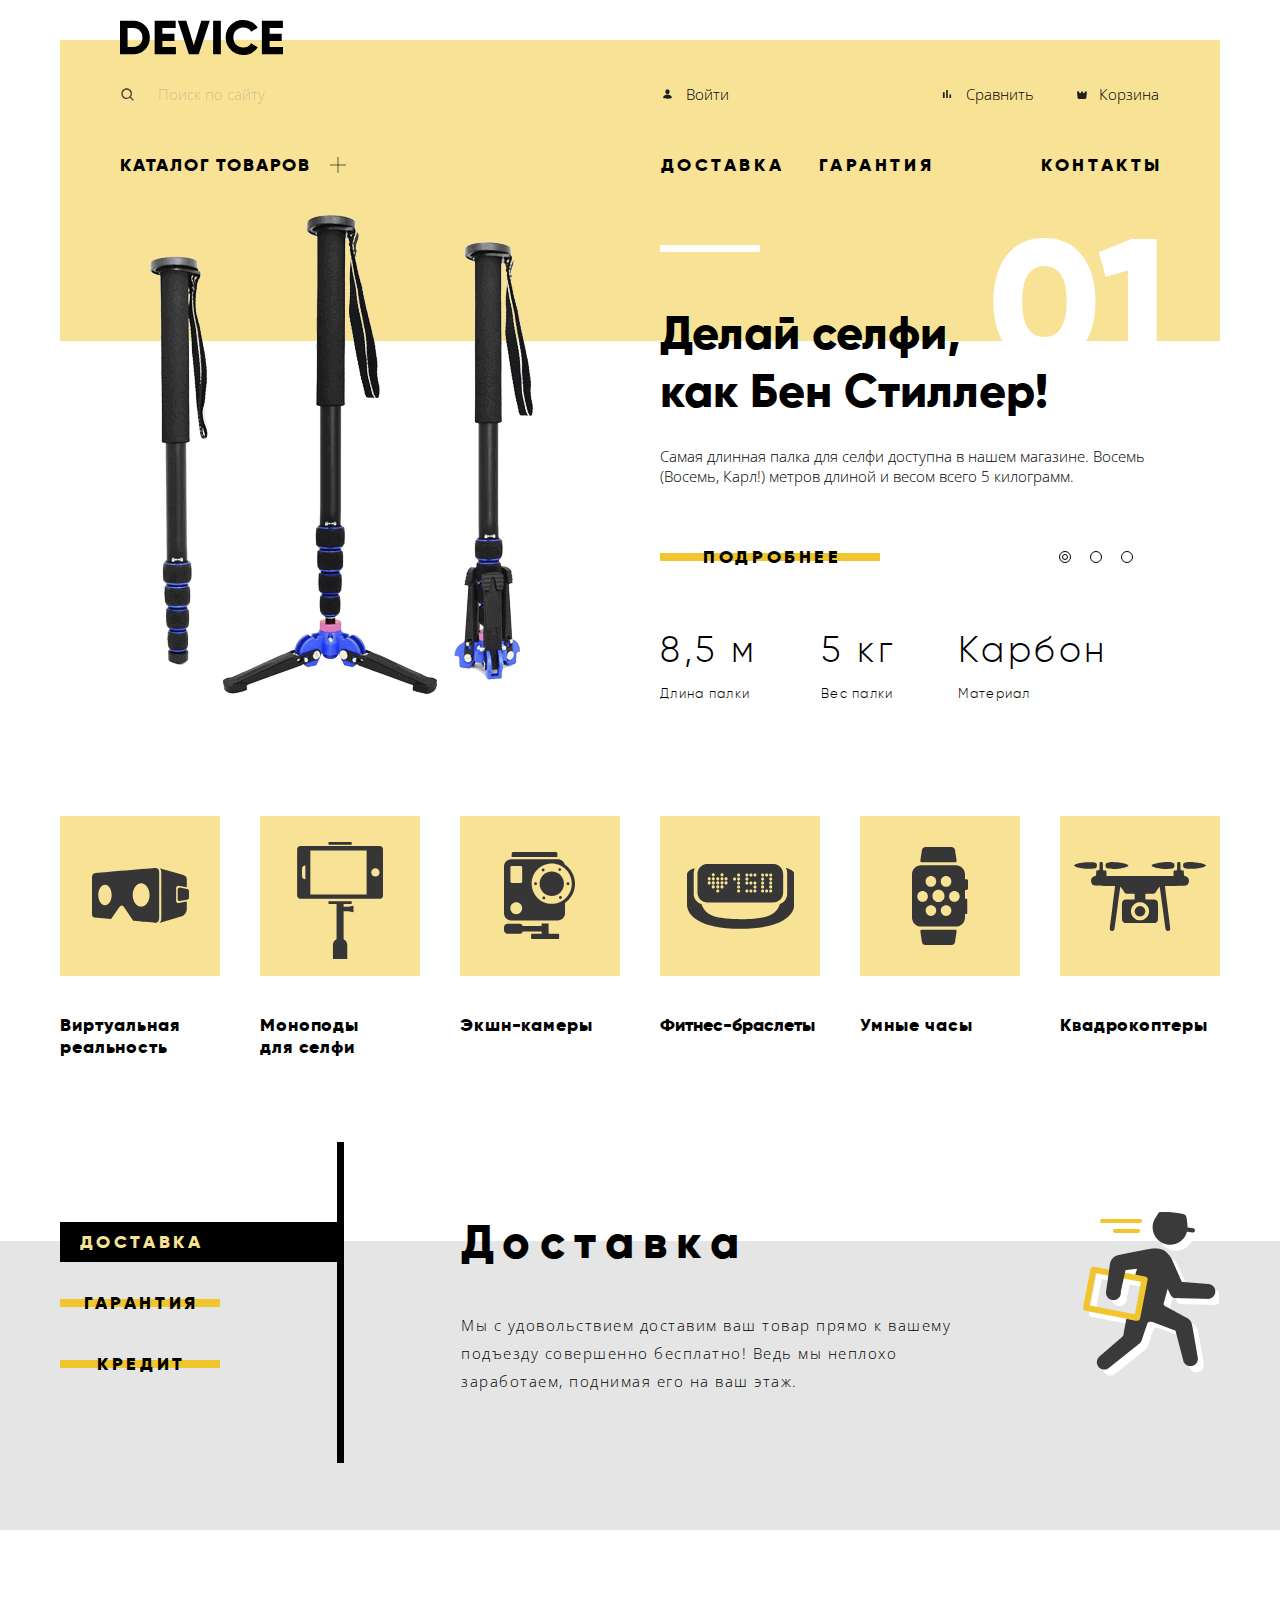
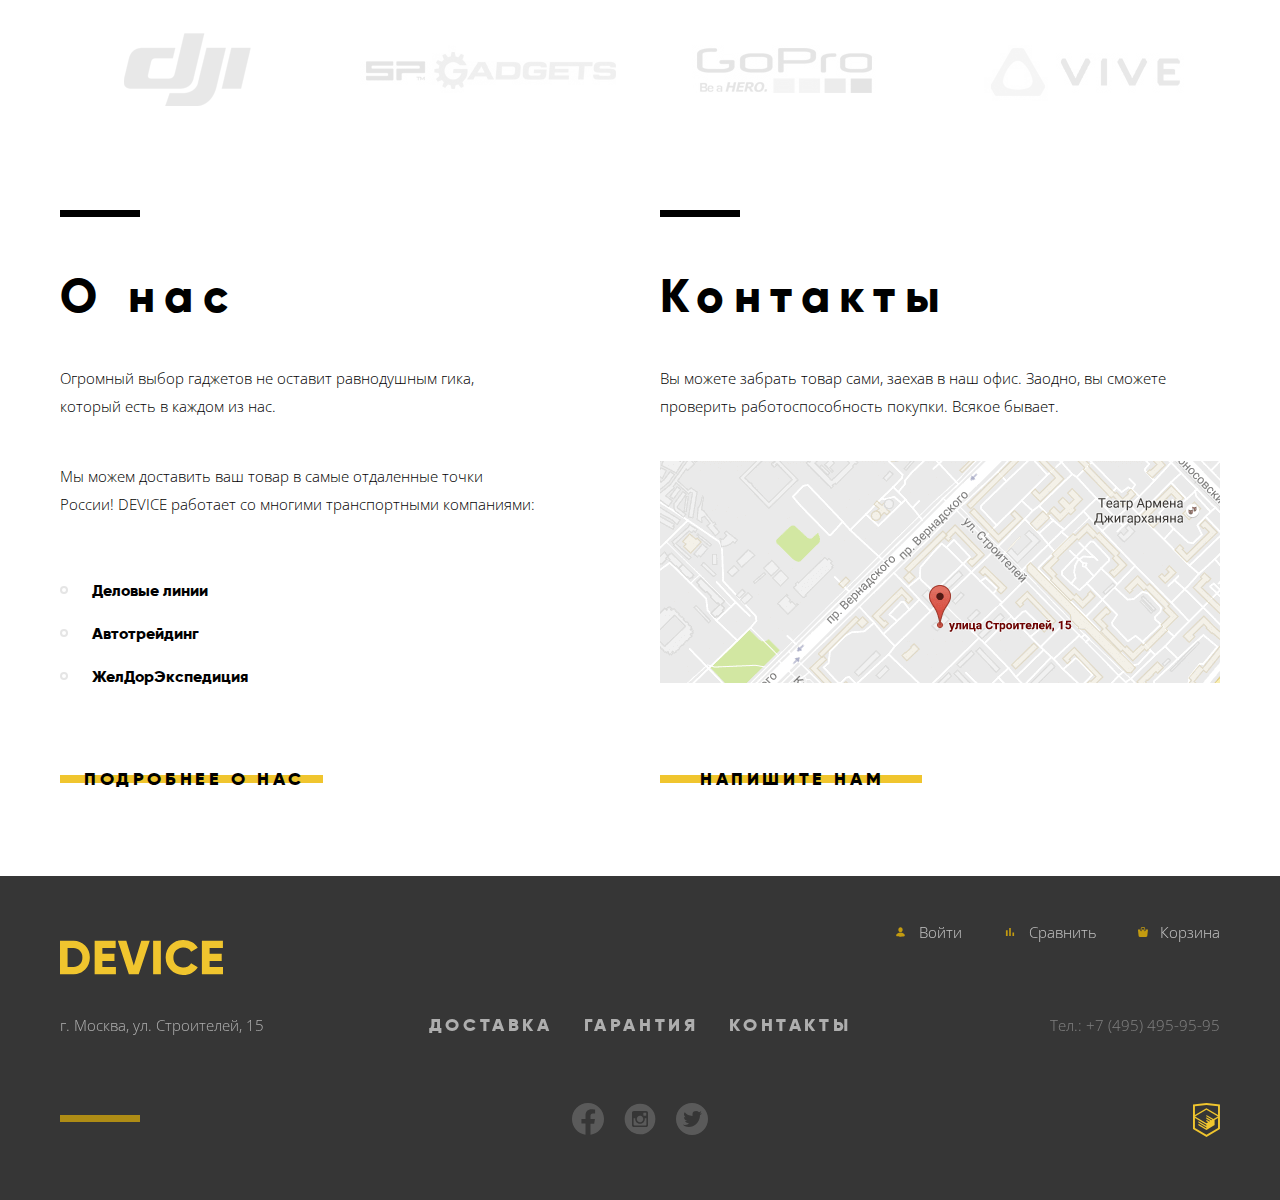
==== commit 6219537c: "Изменяет способ выравнивания характеристик товаров в слайдере" ====
--- a/index.html
+++ b/index.html
@@ -114,7 +114,7 @@
               <p>Этот обычный, на первый взгляд, квадрокоптер оснащен<br> мощным лазером, замаскированным под стандартную
                 камеру.
               </p>
-              <div class="slider-props">
+              <div class="slider-props left-props">
                 <h4 class="visually-hidden">Характеристики</h4>
                 <p class="item-property"><span>Дальность полета </span><span>800 м</span></p>
                 <p class="item-property"><span>Радиус поражения </span><span>50 м</span></p>
--- a/css/style.css
+++ b/css/style.css
@@ -491,10 +491,6 @@
   background-color: var(--special-yellow);
 }
 
-.submenu .index-page {
-  position: absolute;
-}
-
 .submenu li:last-child {
   grid-column-start: 3;
 }
@@ -546,7 +542,7 @@
   list-style-type: none;
 }
 
-ul.slider-list {
+.slider-list {
   counter-reset: slide-number;
 }
 
@@ -560,7 +556,7 @@
 .slider-item::before {
   position: absolute;
   right: 51px;
-  top: -110px;
+  top: -111px;
   z-index: 1;
   display: inline-block;
   font-family: 'Gilroy Extra Bold', 'Arial Black', sans-serif;
@@ -586,7 +582,7 @@
   order: 1;
 }
 
-a.slider-image {
+.slider-image {
   width: 50%;
   display: flex;
   flex-direction: row;
@@ -596,7 +592,7 @@
 .selfie-stick {
   position: absolute;
   top: -93px;
-  left: 88px;
+  left: 89px;
 }
 
 .fitness-tracker {
@@ -649,9 +645,10 @@
 
 /* Характеристики товара в слайдере */
 .slider-props {
-  width: 448px;
-  display: flex;
-  flex-direction: row;
+  width: 472px;
+  display: flex;
+  flex-direction: row;
+  flex-wrap: wrap;
   justify-content: space-between;
   order: 1;
 }
@@ -659,8 +656,19 @@
 .item-property {
   padding: 0;
   margin: 0;
+  margin-right: 27px;
   display: flex;
   flex-direction: column;
+  flex-shrink: 0;
+}
+
+.item-property:last-child {
+  margin-right: 24px;
+}
+
+.left-props .item-property:last-child {
+  margin-right: 0;
+  flex-grow: 1;
 }
 
 .item-property span:first-child {
@@ -675,7 +683,6 @@
 
 .item-property span:last-child {
   margin-bottom: 15px;
-  flex-shrink: 0;
   font-family: 'Gilroy Light', 'Arial', sans-serif;
   font-weight: 300;
   font-size: 36px;
